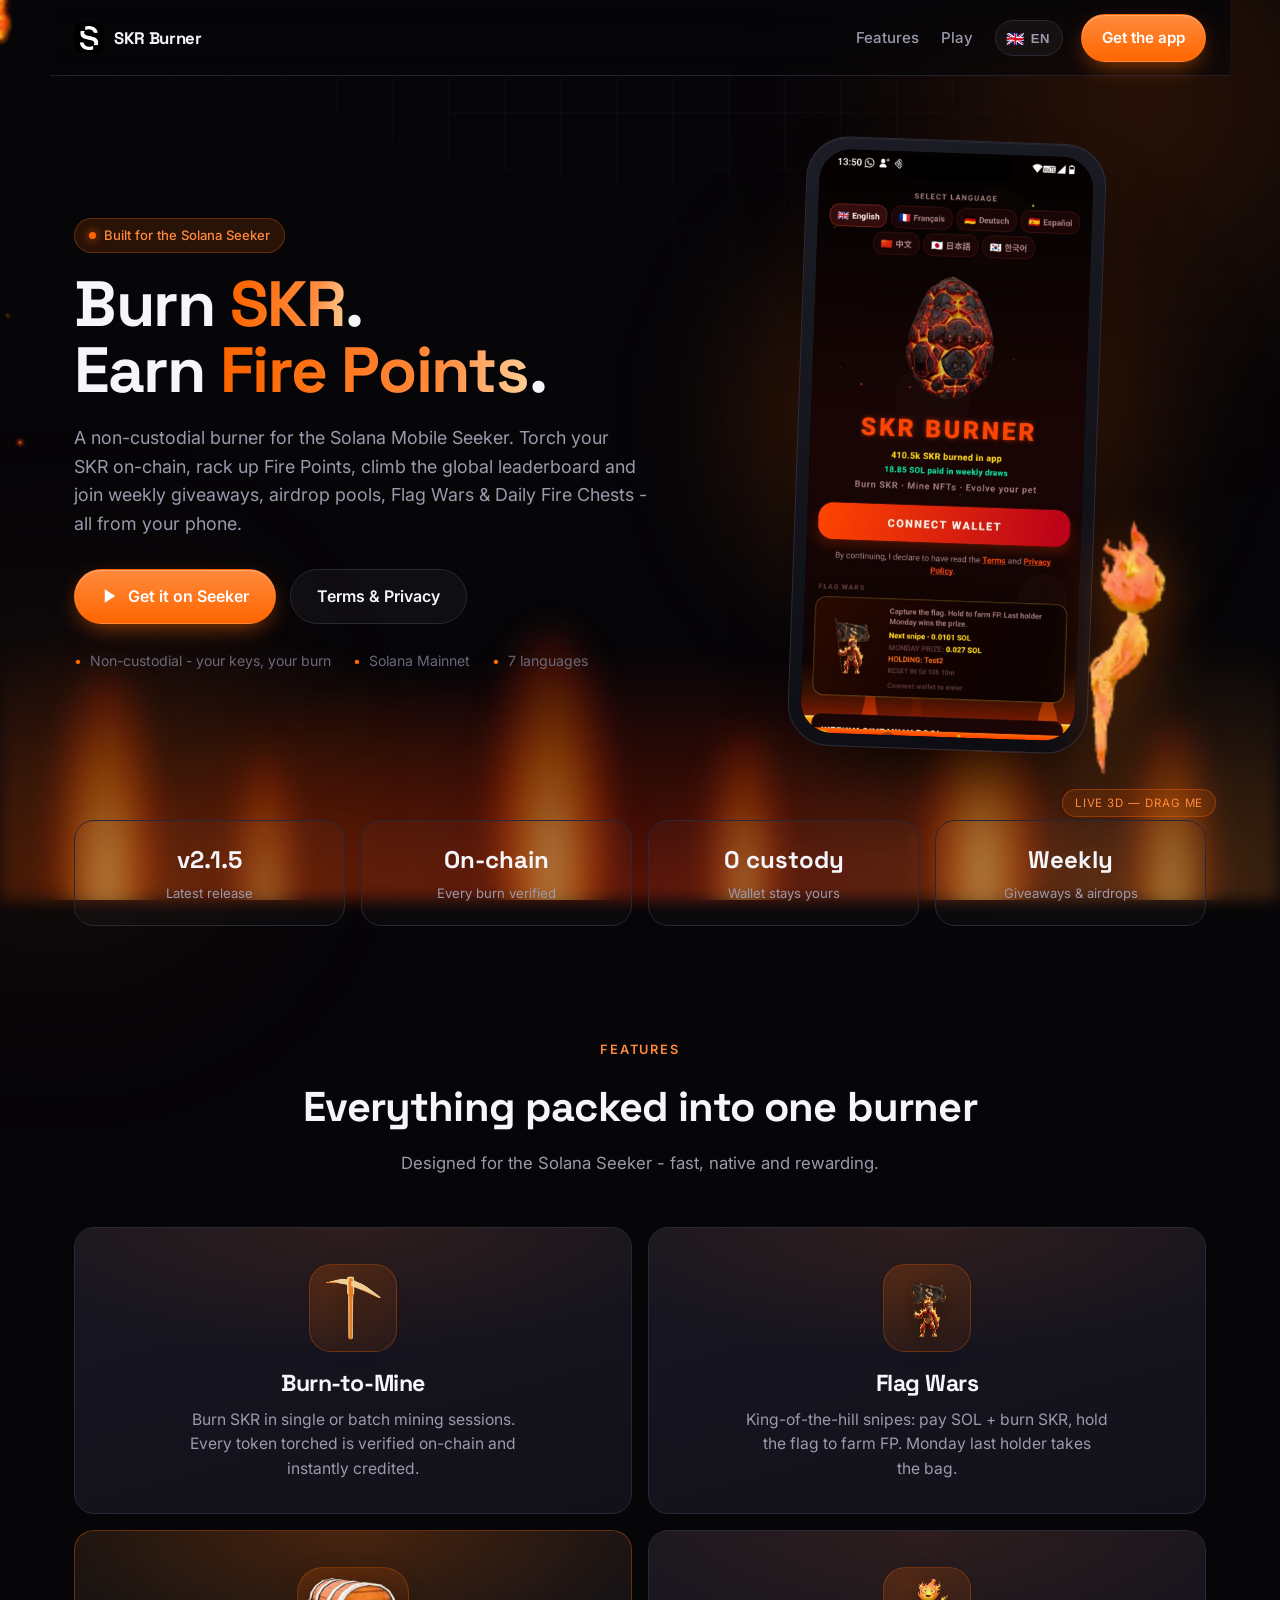
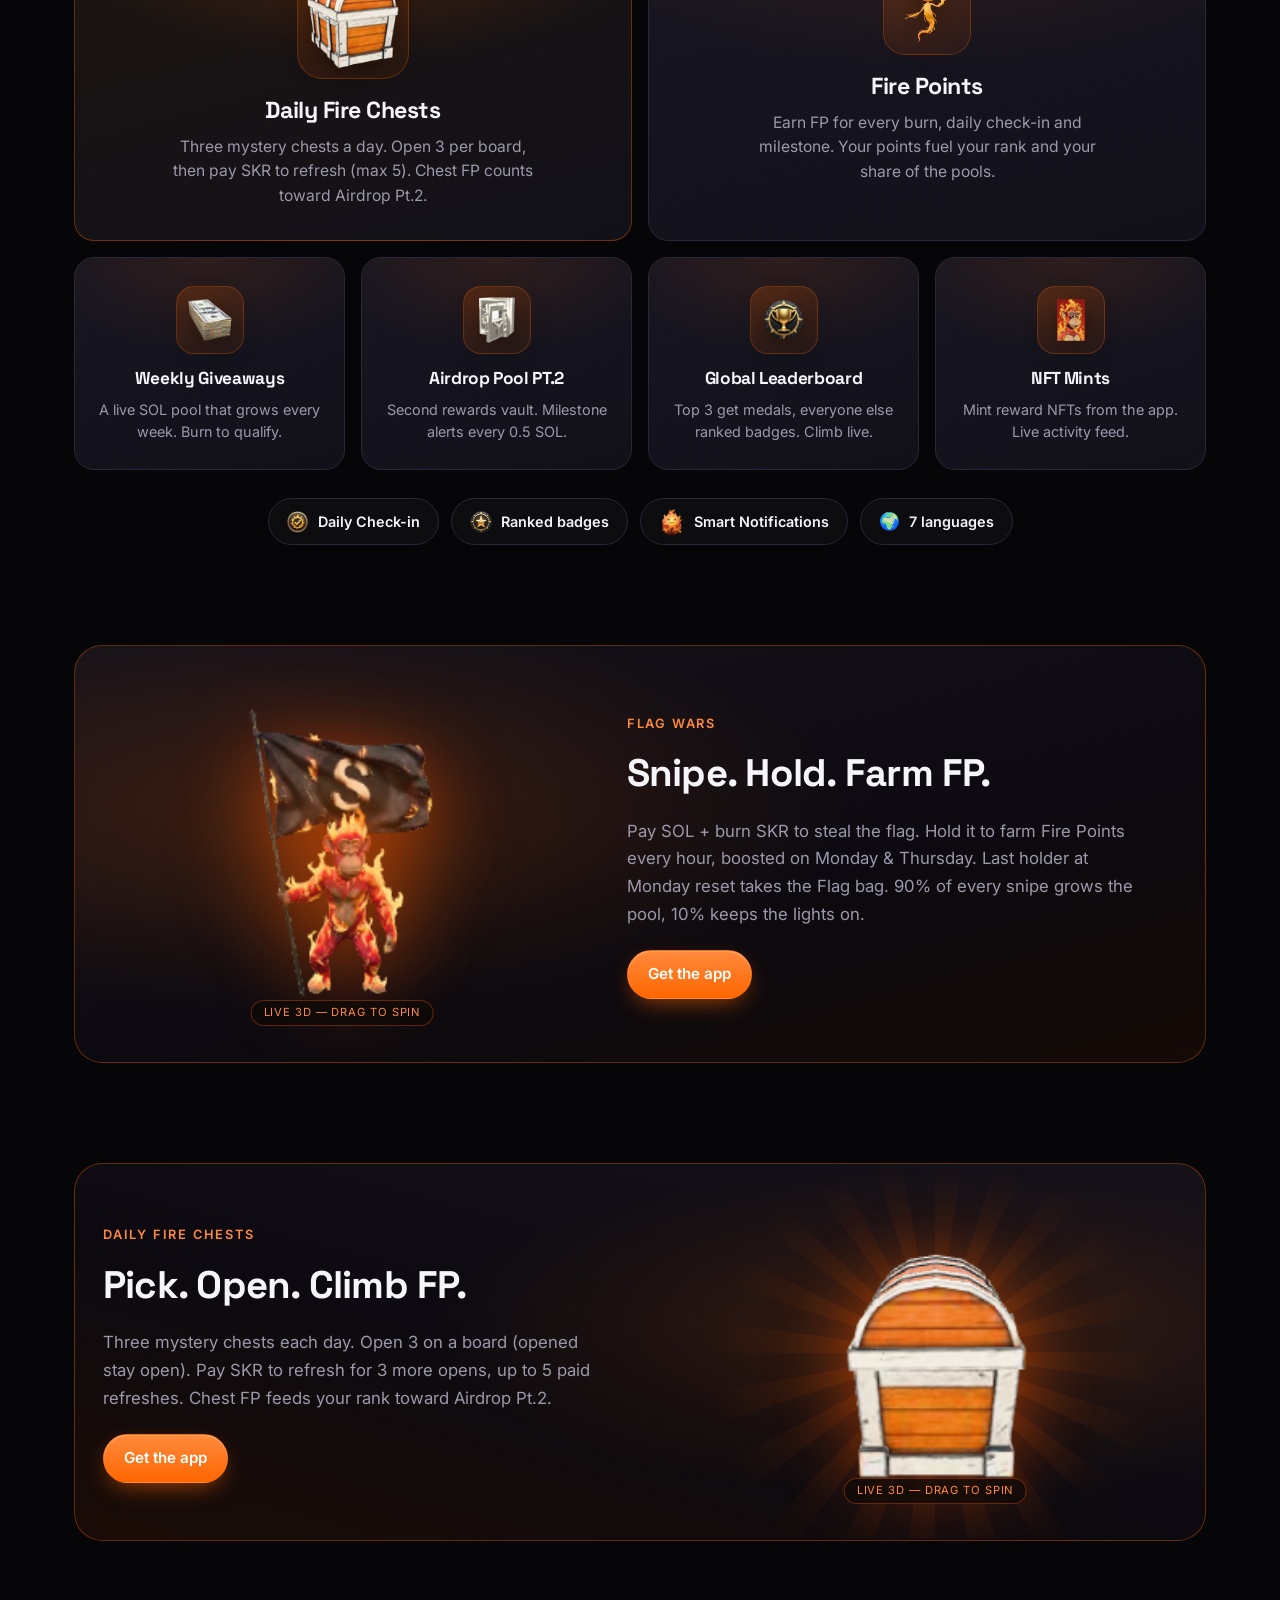
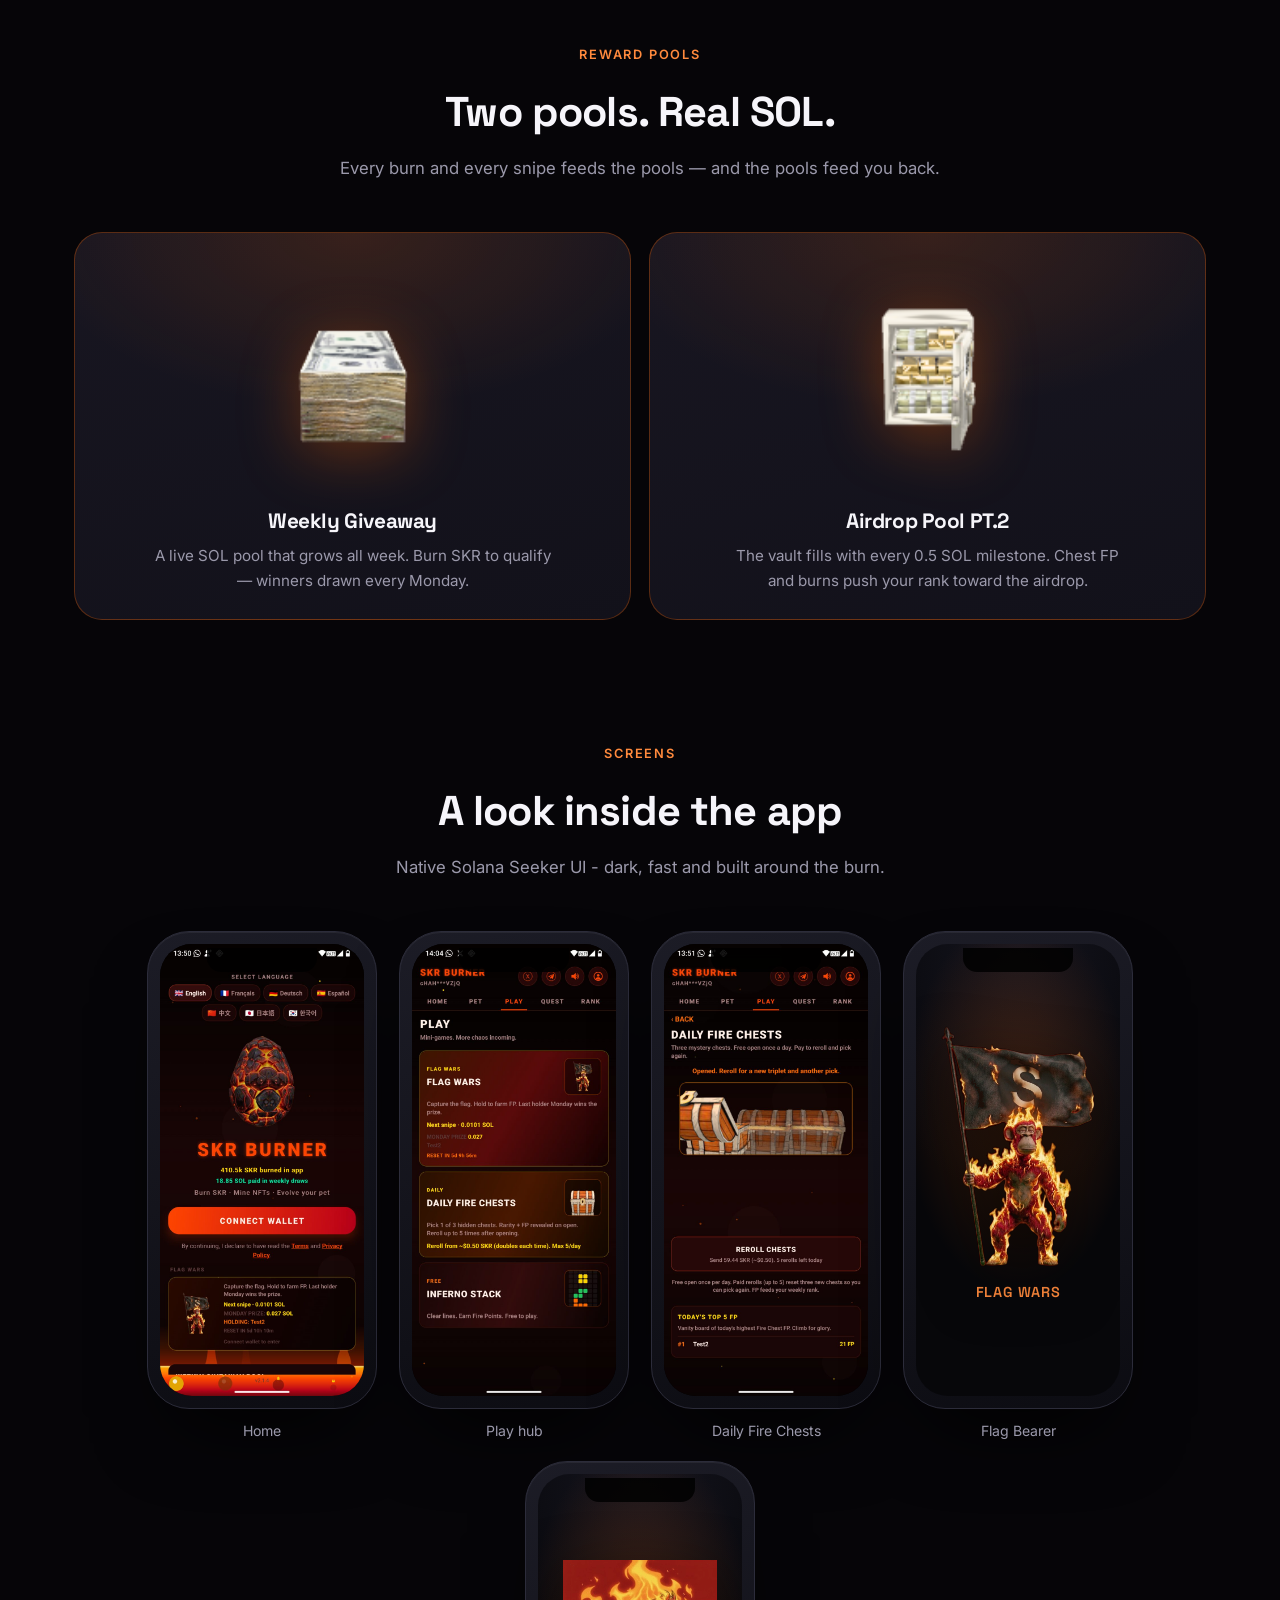
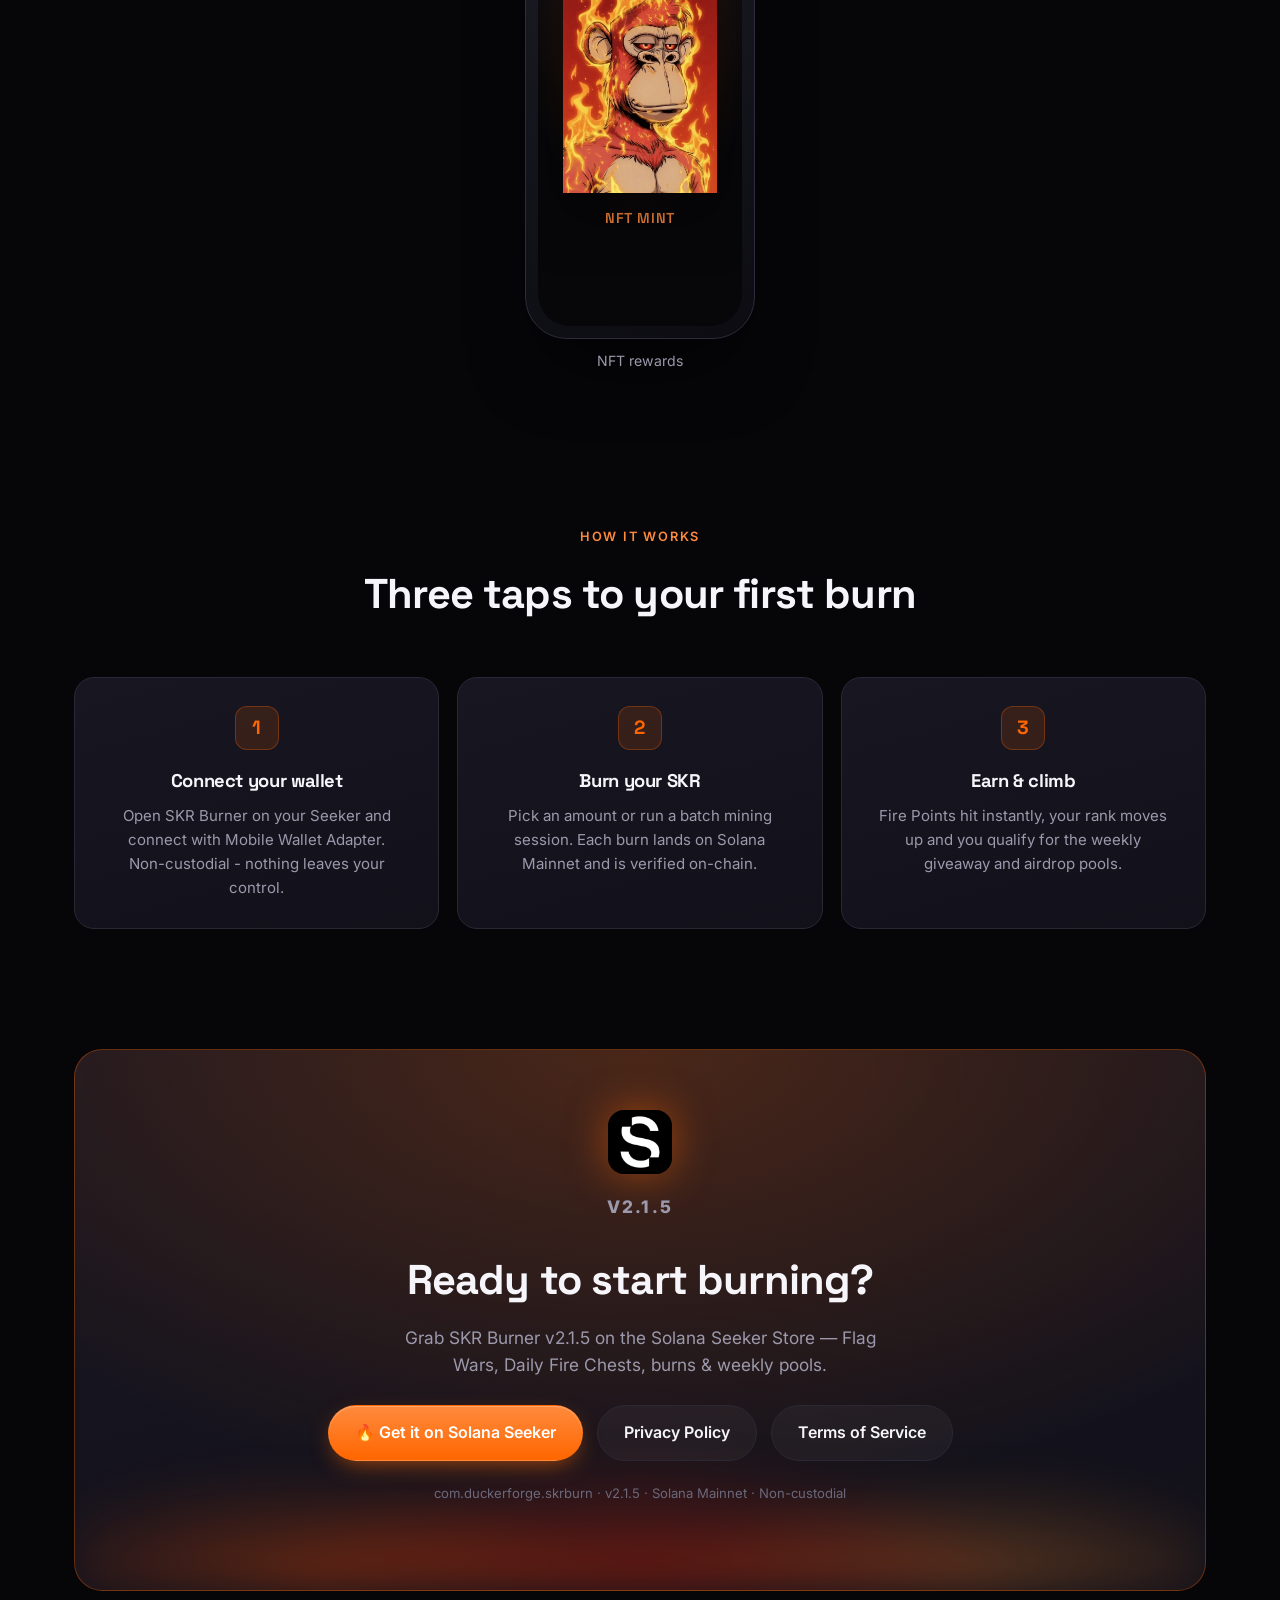
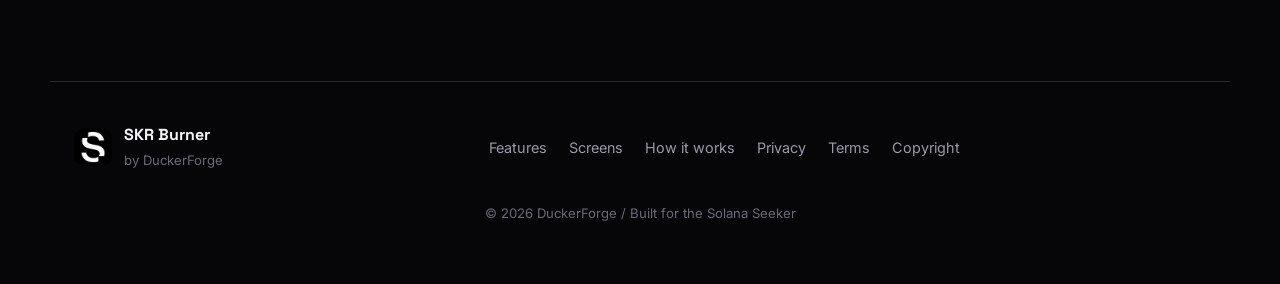
==== index.html @ a2df3b84 "Redesign landing: fire backdrop, short nav, app 3D icons Bento feature cards with centered copy, com" ====
<!DOCTYPE html>
<html lang="en">
<head>
  <meta charset="UTF-8" />
  <meta name="viewport" content="width=device-width, initial-scale=1.0" />
  <title>SKR Burner - Burn SKR, earn Fire Points on Solana Seeker</title>
  <meta name="description" content="SKR Burner is a non-custodial Solana Seeker app: burn SKR tokens, earn Fire Points, play Flag Wars &amp; Daily Fire Chests, climb the leaderboard and join weekly giveaways &amp; airdrop pools." />
  <meta name="theme-color" content="#ff6600" />

  <meta property="og:type" content="website" />
  <meta property="og:title" content="SKR Burner - Burn. Earn. Climb." />
  <meta property="og:description" content="Burn SKR tokens on Solana Seeker, earn Fire Points, win weekly giveaways and airdrops. Non-custodial, on Solana Mainnet." />
  <meta property="og:image" content="assets/icon.png" />
  <meta name="twitter:card" content="summary_large_image" />

  <link rel="icon" type="image/png" href="assets/favicon.png" />
  <link rel="apple-touch-icon" href="assets/icon.png" />
  <link rel="preconnect" href="https://fonts.googleapis.com" />
  <link rel="preconnect" href="https://fonts.gstatic.com" crossorigin />
  <link href="https://fonts.googleapis.com/css2?family=Space+Grotesk:wght@400;500;600;700&family=Inter:wght@400;500;600&display=swap" rel="stylesheet" />
  <link rel="stylesheet" href="styles.css" />
  <noscript><style>.reveal{opacity:1!important;transform:none!important}</style></noscript>
  <script type="module" src="assets/js/model-viewer.min.js"></script>
</head>
<body>
  <!-- ambient: canvas embers + CSS flame tongues -->
  <canvas id="embers" aria-hidden="true"></canvas>
  <div class="bg-grid" aria-hidden="true"></div>
  <div class="bg-fire" aria-hidden="true"></div>
  <div class="flames" aria-hidden="true">
    <span class="flame flame--1"></span>
    <span class="flame flame--2"></span>
    <span class="flame flame--3"></span>
    <span class="flame flame--4"></span>
    <span class="flame flame--5"></span>
    <span class="flame flame--6"></span>
  </div>
  <div class="bg-glow bg-glow--1" aria-hidden="true"></div>
  <div class="bg-glow bg-glow--2" aria-hidden="true"></div>

  <!-- NAV — short: Features · Play · Get the app -->
  <header class="nav" id="top">
    <a class="nav__brand" href="#top" aria-label="SKR Burner home">
      <img src="assets/logo.jpg" alt="SKR Burner logo" class="nav__logo" />
      <span class="nav__name">SKR&nbsp;Burner</span>
    </a>
    <nav class="nav__links" id="nav-links" aria-label="Primary">
      <a href="#features" data-i18n="navFeatures">Features</a>
      <a href="#play" data-i18n="navPlay">Play</a>
    </nav>
    <div class="lang" id="lang-switch" role="group" aria-label="Language"></div>
    <a class="btn btn--primary nav__cta" href="#download" data-i18n="navCta">Get the app</a>
    <button class="nav__burger" id="nav-burger" aria-label="Menu" aria-expanded="false">
      <span></span><span></span><span></span>
    </button>
  </header>
  <div class="nav__drawer" id="nav-drawer" hidden>
    <a href="#features" data-i18n="navFeatures">Features</a>
    <a href="#play" data-i18n="navPlay">Play</a>
    <a href="#screens" data-i18n="navScreens">Screens</a>
    <a href="#how" data-i18n="navHow">How it works</a>
    <a href="#download" class="nav__drawer-cta" data-i18n="navCta">Get the app</a>
  </div>

  <!-- REFERRAL BANNER (shown by JS when ?ref=CODE) -->
  <div class="refbar" id="refbar" hidden>
    <div class="refbar__inner">
      <img src="assets/ico-app-fp.png" alt="" class="refbar__ico" width="40" height="40" />
      <div class="refbar__txt">
        <b data-i18n="refTitle">You've been invited!</b>
        <span data-i18n="refBody">Install SKR Burner, open Profile and enter this code for bonus Fire Points:</span>
      </div>
      <button class="refbar__code" id="refbar-code" type="button" title="Copy">
        <span id="refbar-code-txt">------</span>
        <svg viewBox="0 0 24 24" width="15" height="15" aria-hidden="true"><path fill="currentColor" d="M16 1H4a2 2 0 0 0-2 2v14h2V3h12V1zm3 4H8a2 2 0 0 0-2 2v14a2 2 0 0 0 2 2h11a2 2 0 0 0 2-2V7a2 2 0 0 0-2-2zm0 16H8V7h11v14z"/></svg>
      </button>
      <span class="refbar__copied" id="refbar-copied" data-i18n="refCopied" hidden>Copied!</span>
    </div>
  </div>

  <main>
    <!-- HERO -->
    <section class="hero">
      <div class="hero__copy reveal">
        <span class="pill">
          <span class="pill__dot"></span>
          <span data-i18n="pill">Built for the Solana Seeker</span>
        </span>
        <h1 class="hero__title" data-i18n-html="heroTitleHtml">
          Burn <span class="grad">SKR</span>.<br />
          Earn <span class="grad">Fire&nbsp;Points</span>.
        </h1>
        <p class="hero__sub" data-i18n="heroSub">
          A non-custodial burner for the Solana Mobile Seeker. Torch your SKR on-chain,
          rack up Fire Points, climb the global leaderboard and join weekly
          giveaways, airdrop pools, Flag Wars &amp; Daily Fire Chests — all from your phone.
        </p>
        <div class="hero__cta">
          <a class="btn btn--primary btn--lg" href="#download">
            <svg viewBox="0 0 24 24" width="18" height="18" aria-hidden="true"><path fill="currentColor" d="M5 3l14 9-14 9z"/></svg>
            <span data-i18n="ctaSeeker">Get it on Seeker</span>
          </a>
          <a class="btn btn--ghost btn--lg" href="terms.html" data-i18n="ctaLegal">
            Terms &amp; Privacy
          </a>
        </div>
        <ul class="hero__trust">
          <li data-i18n="trust1"><strong>Non-custodial</strong> — your keys, your burn</li>
          <li data-i18n="trust2"><strong>Solana Mainnet</strong></li>
          <li data-i18n="trust3"><strong>7 languages</strong></li>
        </ul>
      </div>

      <div class="hero__device reveal">
        <div class="phone phone--hero phone--shot">
          <div class="phone__notch"></div>
          <div class="phone__screen phone__screen--shot">
            <img src="screenshots/home.jpg" alt="SKR Burner home on Solana Seeker" class="shot" width="720" height="1602" />
          </div>
        </div>
        <model-viewer class="hero__pet" src="assets/models/flame.glb"
          alt="Flame pet — live 3D from the app" camera-controls disable-zoom disable-pan
          auto-rotate auto-rotate-delay="0" rotation-per-second="24deg"
          interaction-prompt="none" exposure="1.1" shadow-intensity="0"
          loading="eager" reveal="auto"></model-viewer>
        <span class="hero__pet-tag" data-i18n="heroPetTag">Live 3D — drag me</span>
        <div class="device-glow" aria-hidden="true"></div>
      </div>
    </section>

    <!-- TRUST STRIP -->
    <section class="strip" aria-label="Highlights">
      <div class="strip__item"><b>v2.1.5</b><span data-i18n="stripLatest">Latest release</span></div>
      <div class="strip__item"><b data-i18n="stripOnchain">On-chain</b><span data-i18n="stripOnchainSub">Every burn verified</span></div>
      <div class="strip__item"><b data-i18n="stripCustody">0 custody</b><span data-i18n="stripCustodySub">Wallet stays yours</span></div>
      <div class="strip__item"><b data-i18n="stripWeekly">Weekly</b><span data-i18n="stripWeeklySub">Giveaways &amp; airdrops</span></div>
    </section>

    <!-- FEATURES — bento, centered, real app icons -->
    <section class="section" id="features">
      <div class="section__head reveal">
        <span class="eyebrow" data-i18n="featEyebrow">Features</span>
        <h2 data-i18n="featTitle">Everything packed into one burner</h2>
        <p data-i18n="featSub">Designed for the Solana Seeker — fast, native and rewarding.</p>
      </div>

      <div class="bento">
        <article class="fcard fcard--hero reveal">
          <div class="fcard__ico"><img src="assets/ico-app-pickaxe.png" alt="" width="256" height="256" /></div>
          <h3 data-i18n="featBurnTitle">Burn-to-Mine</h3>
          <p data-i18n="featBurnBody">Burn SKR in single or batch mining sessions. Every token torched is verified on-chain and instantly credited.</p>
        </article>

        <article class="fcard fcard--hero reveal">
          <div class="fcard__ico"><img src="assets/ico-app-flag.png" alt="" width="256" height="256" /></div>
          <h3 data-i18n="featFlagTitle">Flag Wars</h3>
          <p data-i18n="featFlagBody">King-of-the-hill snipes: pay SOL + burn SKR, hold the flag to farm FP. Monday last holder takes the bag.</p>
        </article>

        <article class="fcard fcard--hero fcard--chest reveal">
          <div class="fcard__ico fcard__ico--xl"><img src="assets/ico-app-chest.png" alt="" width="256" height="256" /></div>
          <h3 data-i18n="featChestTitle">Daily Fire Chests</h3>
          <p data-i18n="featChestBody">Three mystery chests a day. Open 3 per board, then pay SKR to refresh (max 5). Chest FP counts toward Airdrop Pt.2.</p>
        </article>

        <article class="fcard fcard--hero reveal">
          <div class="fcard__ico"><img src="assets/ico-app-fp.png" alt="" width="256" height="256" /></div>
          <h3 data-i18n="featFpTitle">Fire Points</h3>
          <p data-i18n="featFpBody">Earn FP for every burn, daily check-in and milestone. Your points fuel your rank and your share of the pools.</p>
        </article>

        <article class="fcard reveal">
          <div class="fcard__ico fcard__ico--sm"><img src="assets/ico-app-money.png" alt="" width="256" height="256" /></div>
          <h3 data-i18n="featGiveTitle">Weekly Giveaways</h3>
          <p data-i18n="featGiveBody">A live SOL pool that grows every week. Burn to qualify.</p>
        </article>

        <article class="fcard reveal">
          <div class="fcard__ico fcard__ico--sm"><img src="assets/ico-app-vault.png" alt="" width="256" height="256" /></div>
          <h3 data-i18n="featAirTitle">Airdrop Pool PT.2</h3>
          <p data-i18n="featAirBody">Second rewards vault. Milestone alerts every 0.5 SOL.</p>
        </article>

        <article class="fcard reveal">
          <div class="fcard__ico fcard__ico--sm"><img src="assets/ico-app-cup.png" alt="" width="256" height="256" /></div>
          <h3 data-i18n="featLbTitle">Global Leaderboard</h3>
          <p data-i18n="featLbBody">Top 3 get medals, everyone else ranked badges. Climb live.</p>
        </article>

        <article class="fcard reveal">
          <div class="fcard__ico fcard__ico--sm"><img src="assets/ico-app-nft.png" alt="" width="256" height="256" /></div>
          <h3 data-i18n="featNftTitle">NFT Mints</h3>
          <p data-i18n="featNftBody">Mint reward NFTs from the app. Live activity feed.</p>
        </article>
      </div>

      <div class="chiprow reveal" aria-label="More features">
        <span class="chip"><img src="assets/check.png" alt="" /><b data-i18n="featCheckTitle">Daily Check-in</b></span>
        <span class="chip"><img src="assets/medaglia.png" alt="" /><b data-i18n="featRankTitle">Ranked badges</b></span>
        <span class="chip"><img src="assets/ico-app-spark.png" alt="" class="chip__spark" /><b data-i18n="featNotifTitle">Smart Notifications</b></span>
        <span class="chip"><span class="chip__emoji">🌍</span><b data-i18n="featLangTitle">7 languages</b></span>
      </div>
    </section>

    <!-- PLAY: FLAG WARS -->
    <section class="section section--flag" id="play">
      <div class="flagwars reveal">
        <div class="flagwars__art">
          <model-viewer class="mv mv--flag" src="assets/models/flagbearer.glb"
            alt="Flag Bearer — live 3D from the app" camera-controls disable-zoom disable-pan
            auto-rotate auto-rotate-delay="0" rotation-per-second="20deg"
            interaction-prompt="none" exposure="1.15" shadow-intensity="0"
            loading="lazy" reveal="auto"></model-viewer>
          <span class="mv__tag" data-i18n="mvTag">Live 3D — drag to spin</span>
          <div class="flagwars__glow" aria-hidden="true"></div>
        </div>
        <div class="flagwars__copy">
          <span class="eyebrow" data-i18n="flagEyebrow">Flag Wars</span>
          <h2 data-i18n="flagTitle">Snipe. Hold. Farm FP.</h2>
          <p data-i18n="flagBody">Pay SOL + burn SKR to steal the flag. Hold it to farm Fire Points every hour, boosted on Monday &amp; Thursday. Last holder at Monday reset takes the Flag bag. 90% of every snipe grows the pool.</p>
          <a class="btn btn--primary" href="#download" data-i18n="navCta">Get the app</a>
        </div>
      </div>
    </section>

    <!-- PLAY: DAILY FIRE CHESTS -->
    <section class="section section--chests" id="firechests">
      <div class="firechests reveal">
        <div class="firechests__copy">
          <span class="eyebrow" data-i18n="chestEyebrow">Daily Fire Chests</span>
          <h2 data-i18n="chestTitle">Pick. Open. Climb FP.</h2>
          <p data-i18n="chestBody">Three mystery chests each day. Open 3 on a board. Pay SKR to refresh for 3 more opens, up to 5 paid refreshes. Chest FP feeds your rank toward Airdrop Pt.2.</p>
          <a class="btn btn--primary" href="#download" data-i18n="navCta">Get the app</a>
        </div>
        <div class="firechests__art">
          <div class="firechests__rays" aria-hidden="true"></div>
          <model-viewer class="mv mv--chest" src="assets/models/chest.glb"
            alt="Daily Fire Chest — live 3D from the app" camera-controls disable-zoom disable-pan
            auto-rotate auto-rotate-delay="0" rotation-per-second="18deg"
            animation-name="Open_Chest" autoplay
            interaction-prompt="none" exposure="1.15" shadow-intensity="0"
            loading="lazy" reveal="auto"></model-viewer>
          <span class="mv__tag" data-i18n="mvTag">Live 3D — drag to spin</span>
          <div class="firechests__glow" aria-hidden="true"></div>
        </div>
      </div>
    </section>

    <!-- POOLS -->
    <section class="section section--pools" id="pools">
      <div class="section__head reveal">
        <span class="eyebrow" data-i18n="poolsEyebrow">Reward pools</span>
        <h2 data-i18n="poolsTitle">Two pools. Real SOL.</h2>
        <p data-i18n="poolsSub">Every burn and every snipe feeds the pools — and the pools feed you back.</p>
      </div>
      <div class="pools">
        <div class="poolcard reveal">
          <model-viewer class="mv mv--pool" src="assets/models/money.glb"
            alt="Weekly Giveaway pool — live 3D" camera-controls disable-zoom disable-pan
            auto-rotate auto-rotate-delay="0" rotation-per-second="22deg"
            interaction-prompt="none" exposure="1.1" shadow-intensity="0"
            loading="lazy" reveal="auto"></model-viewer>
          <h3 data-i18n="poolWeeklyTitle">Weekly Giveaway</h3>
          <p data-i18n="poolWeeklyBody">A live SOL pool that grows all week. Burn SKR to qualify — winners drawn every Monday.</p>
        </div>
        <div class="poolcard reveal">
          <model-viewer class="mv mv--pool" src="assets/models/vault.glb"
            alt="Airdrop Pt.2 vault — live 3D" camera-controls disable-zoom disable-pan
            auto-rotate auto-rotate-delay="0" rotation-per-second="22deg"
            interaction-prompt="none" exposure="1.1" shadow-intensity="0"
            loading="lazy" reveal="auto"></model-viewer>
          <h3 data-i18n="poolAirTitle">Airdrop Pool PT.2</h3>
          <p data-i18n="poolAirBody">The vault fills with every 0.5 SOL milestone. Chest FP and burns push your rank toward the airdrop.</p>
        </div>
      </div>
    </section>

    <!-- SCREENS -->
    <section class="section section--screens" id="screens">
      <div class="section__head reveal">
        <span class="eyebrow" data-i18n="screensEyebrow">Screens</span>
        <h2 data-i18n="screensTitle">A look inside the app</h2>
        <p data-i18n="screensSub">Native Solana Seeker UI — dark, fast and built around the burn.</p>
      </div>

      <div class="screens">
        <figure class="phone phone--shot reveal">
          <div class="phone__notch"></div>
          <div class="phone__screen phone__screen--shot">
            <img src="screenshots/home.jpg" alt="SKR Burner home" class="shot" width="720" height="1602" loading="lazy" />
          </div>
          <figcaption data-i18n="capHome">Home</figcaption>
        </figure>

        <figure class="phone phone--shot reveal phone--center">
          <div class="phone__notch"></div>
          <div class="phone__screen phone__screen--shot">
            <img src="screenshots/play.jpg" alt="Play hub: Flag Wars, Fire Chests, Inferno Stack" class="shot" width="720" height="1602" loading="lazy" />
          </div>
          <figcaption data-i18n="capPlay">Play hub</figcaption>
        </figure>

        <figure class="phone phone--shot reveal">
          <div class="phone__notch"></div>
          <div class="phone__screen phone__screen--shot">
            <img src="screenshots/fire-chests.jpg" alt="Daily Fire Chests" class="shot" width="720" height="1602" loading="lazy" />
          </div>
          <figcaption data-i18n="capChests">Daily Fire Chests</figcaption>
        </figure>

        <figure class="phone phone--shot reveal phone--art">
          <div class="phone__notch"></div>
          <div class="phone__screen phone__screen--art">
            <img src="assets/flagbearer.png" alt="Flag Bearer" class="shot shot--art" width="611" height="952" loading="lazy" />
            <span class="shot__label">Flag Wars</span>
          </div>
          <figcaption data-i18n="capFlag">Flag Bearer</figcaption>
        </figure>

        <figure class="phone phone--shot reveal phone--art">
          <div class="phone__notch"></div>
          <div class="phone__screen phone__screen--art">
            <img src="assets/nft-high.png" alt="High-tier burn NFT" class="shot shot--art" width="300" height="450" loading="lazy" />
            <span class="shot__label">NFT Mint</span>
          </div>
          <figcaption data-i18n="capNft">NFT rewards</figcaption>
        </figure>
      </div>
    </section>

    <!-- HOW IT WORKS -->
    <section class="section" id="how">
      <div class="section__head reveal">
        <span class="eyebrow" data-i18n="howEyebrow">How it works</span>
        <h2 data-i18n="howTitle">Three taps to your first burn</h2>
      </div>
      <ol class="steps">
        <li class="step reveal">
          <span class="step__n">1</span>
          <h3 data-i18n="how1Title">Connect your wallet</h3>
          <p data-i18n="how1Body">Open SKR Burner on your Seeker and connect with Mobile Wallet Adapter. Non-custodial — nothing leaves your control.</p>
        </li>
        <li class="step reveal">
          <span class="step__n">2</span>
          <h3 data-i18n="how2Title">Burn your SKR</h3>
          <p data-i18n="how2Body">Pick an amount or run a batch mining session. Each burn lands on Solana Mainnet and is verified on-chain.</p>
        </li>
        <li class="step reveal">
          <span class="step__n">3</span>
          <h3 data-i18n="how3Title">Earn &amp; climb</h3>
          <p data-i18n="how3Body">Fire Points hit instantly, your rank moves up and you qualify for the weekly giveaway and airdrop pools.</p>
        </li>
      </ol>
    </section>

    <!-- DOWNLOAD CTA -->
    <section class="cta" id="download">
      <div class="cta__inner reveal">
        <div class="cta__flames" aria-hidden="true"></div>
        <img src="assets/logo.jpg" alt="SKR Burner" class="cta__logo" />
        <p class="cta__ver">v2.1.5</p>
        <h2 data-i18n="ctaTitle">Ready to start burning?</h2>
        <p data-i18n="ctaBody">
          Grab SKR Burner v2.1.5 on the Solana Seeker Store — Flag Wars, Daily Fire Chests, burns &amp; weekly pools.
        </p>
        <div class="cta__btns">
          <a class="btn btn--primary btn--lg" href="https://store.solanamobile.com/" rel="noopener" target="_blank">
            <span data-i18n="ctaStore">🔥 Get it on Solana Seeker</span>
          </a>
          <a class="btn btn--ghost btn--lg" href="privacy.html" data-i18n="ctaPrivacy">Privacy Policy</a>
          <a class="btn btn--ghost btn--lg" href="terms.html" data-i18n="ctaTerms">Terms of Service</a>
        </div>
        <p class="cta__fine">com.duckerforge.skrburn · v2.1.5 · Solana Mainnet · Non-custodial</p>
      </div>
    </section>
  </main>

  <footer class="footer">
    <div class="footer__brand">
      <img src="assets/logo.jpg" alt="" class="footer__logo" />
      <div>
        <b>SKR Burner</b>
        <span>by DuckerForge</span>
      </div>
    </div>
    <nav class="footer__links" aria-label="Footer">
      <a href="#features" data-i18n="footerFeatures">Features</a>
      <a href="#screens" data-i18n="footerScreens">Screens</a>
      <a href="#how" data-i18n="footerHow">How it works</a>
      <a href="privacy.html" data-i18n="footerPrivacy">Privacy</a>
      <a href="terms.html" data-i18n="footerTerms">Terms</a>
      <a href="copyright.html" data-i18n="footerCopyright">Copyright</a>
    </nav>
    <p class="footer__copy" data-i18n="footerCopy">© 2026 DuckerForge / Built for the Solana Seeker</p>
  </footer>

  <script src="i18n.js" defer></script>
  <script src="script.js" defer></script>
</body>
</html>
---- styles.css ----
/* ===========================================================
   SKR Burner — landing site v2
   Brand: black + orange fire, real app 3D assets
   =========================================================== */

:root {
  --bg: #060508;
  --bg-soft: #0c0b10;
  --card: #12111a;
  --card-2: #181621;
  --line-solid: #2a2836;
  --txt: #f6f5fa;
  --muted: #9b99ab;
  --muted-2: #6a687a;
  --orange: #ff6600;
  --orange-2: #ff8a3d;
  --orange-soft: rgba(255, 102, 0, 0.14);
  --radius: 20px;
  --radius-lg: 28px;
  --maxw: 1180px;
  --ease: cubic-bezier(0.22, 1, 0.36, 1);
}

* { box-sizing: border-box; margin: 0; padding: 0; }

html { scroll-behavior: smooth; overflow-x: clip; }

body {
  font-family: "Inter", system-ui, -apple-system, sans-serif;
  background: var(--bg);
  color: var(--txt);
  line-height: 1.6;
  position: relative;
  overflow-x: clip;
  -webkit-font-smoothing: antialiased;
}

h1, h2, h3, .nav__name { font-family: "Space Grotesk", sans-serif; letter-spacing: -0.02em; }
a { color: inherit; text-decoration: none; }

.grad {
  background: linear-gradient(100deg, var(--orange) 10%, var(--orange-2) 70%, #ffd29a 100%);
  -webkit-background-clip: text;
  background-clip: text;
  color: transparent;
}

/* ---------- ambient background ---------- */
#embers {
  position: fixed; inset: 0; z-index: -1;
  width: 100%; height: 100%;
  pointer-events: none;
}

.bg-fire {
  position: fixed; left: 0; right: 0; bottom: 0; height: 42vh; z-index: -2;
  pointer-events: none;
  background:
    radial-gradient(55% 100% at 12% 100%, rgba(255,80,0,0.32), transparent 72%),
    radial-gradient(70% 110% at 50% 110%, rgba(255,40,0,0.38), transparent 70%),
    radial-gradient(55% 100% at 88% 100%, rgba(255,140,40,0.28), transparent 72%);
  filter: blur(8px);
  animation: fireBreath 4.8s ease-in-out infinite;
}
@keyframes fireBreath {
  0%, 100% { opacity: 0.7; transform: scaleY(1); }
  50% { opacity: 1; transform: scaleY(1.14); }
}

/* CSS flame tongues rising from bottom */
.flames {
  position: fixed; left: 0; right: 0; bottom: 0; height: 38vh;
  z-index: -1; pointer-events: none; overflow: hidden;
}
.flame {
  position: absolute; bottom: -8%;
  width: 90px; height: 220px;
  border-radius: 50% 50% 40% 40%;
  background:
    radial-gradient(ellipse at 50% 80%, rgba(255,220,120,0.95) 0%, rgba(255,120,0,0.75) 35%, rgba(255,40,0,0.35) 62%, transparent 78%);
  filter: blur(14px);
  mix-blend-mode: screen;
  opacity: 0.55;
  transform-origin: 50% 100%;
  animation: flameWaver 3.2s ease-in-out infinite;
}
.flame--1 { left: 4%; width: 110px; height: 260px; animation-delay: 0s; }
.flame--2 { left: 18%; width: 70px; height: 180px; animation-delay: -0.6s; opacity: 0.4; }
.flame--3 { left: 38%; width: 130px; height: 300px; animation-delay: -1.2s; }
.flame--4 { left: 55%; width: 80px; height: 200px; animation-delay: -0.3s; opacity: 0.45; }
.flame--5 { left: 72%; width: 120px; height: 270px; animation-delay: -1.8s; }
.flame--6 { left: 88%; width: 90px; height: 210px; animation-delay: -0.9s; opacity: 0.5; }
@keyframes flameWaver {
  0%, 100% { transform: scaleY(1) scaleX(1) translateY(0); opacity: 0.45; }
  35% { transform: scaleY(1.18) scaleX(0.88) translateY(-10px); opacity: 0.7; }
  70% { transform: scaleY(0.92) scaleX(1.08) translateY(-4px); opacity: 0.55; }
}

.bg-grid {
  position: fixed; inset: 0; z-index: -2;
  background-image:
    linear-gradient(to right, rgba(255,255,255,0.022) 1px, transparent 1px),
    linear-gradient(to bottom, rgba(255,255,255,0.022) 1px, transparent 1px);
  background-size: 56px 56px;
  mask-image: radial-gradient(ellipse 80% 55% at 50% 0%, #000 25%, transparent 75%);
}
.bg-glow {
  position: absolute; z-index: -1; border-radius: 50%;
  filter: blur(120px); opacity: 0.5; pointer-events: none;
}
.bg-glow--1 { top: -160px; right: -120px; width: 520px; height: 520px; background: radial-gradient(circle, rgba(255,102,0,0.55), transparent 70%); }
.bg-glow--2 { top: 540px; left: -180px; width: 480px; height: 480px; background: radial-gradient(circle, rgba(255,138,61,0.25), transparent 70%); }

/* ---------- nav (short) ---------- */
.nav {
  position: sticky; top: 0; z-index: 50;
  display: flex; align-items: center; gap: 14px;
  max-width: var(--maxw); margin: 0 auto;
  padding: 14px 24px;
  backdrop-filter: blur(14px);
}
.nav::after {
  content: ""; position: absolute; inset: 0; z-index: -1;
  background: linear-gradient(to bottom, rgba(6,5,8,0.92), rgba(6,5,8,0.55));
  border-bottom: 1px solid rgba(42,40,54,0.8);
}
.nav__brand { display: flex; align-items: center; gap: 10px; font-weight: 700; }
.nav__logo { width: 30px; height: 30px; border-radius: 8px; }
.nav__name { font-size: 1.05rem; }
.nav__links {
  display: flex; gap: 22px; margin-left: auto;
  font-size: 0.94rem; color: var(--muted); font-weight: 500;
}
.nav__links a { transition: color 0.2s; }
.nav__links a:hover { color: var(--txt); }
.nav__cta { margin-left: 4px; }

.nav__burger {
  display: none; flex-direction: column; justify-content: center; gap: 5px;
  width: 42px; height: 42px; padding: 10px;
  background: rgba(255,255,255,0.05); border: 1px solid var(--line-solid);
  border-radius: 12px; cursor: pointer;
}
.nav__burger span { display: block; height: 2px; border-radius: 2px; background: var(--txt); transition: transform 0.25s var(--ease), opacity 0.2s; }
.nav__burger[aria-expanded="true"] span:nth-child(1) { transform: translateY(7px) rotate(45deg); }
.nav__burger[aria-expanded="true"] span:nth-child(2) { opacity: 0; }
.nav__burger[aria-expanded="true"] span:nth-child(3) { transform: translateY(-7px) rotate(-45deg); }
.nav__drawer {
  position: fixed; top: 70px; left: 12px; right: 12px; z-index: 49;
  display: flex; flex-direction: column; gap: 4px;
  background: rgba(14,12,18,0.97); border: 1px solid var(--line-solid);
  border-radius: 18px; padding: 12px;
  box-shadow: 0 30px 60px -20px rgba(0,0,0,0.9);
  backdrop-filter: blur(14px);
}
.nav__drawer[hidden] { display: none !important; }
.nav__drawer a { padding: 12px 16px; border-radius: 12px; font-weight: 500; color: var(--muted); }
.nav__drawer a:hover { background: rgba(255,255,255,0.05); color: var(--txt); }
.nav__drawer-cta {
  margin-top: 6px; text-align: center;
  background: linear-gradient(180deg, var(--orange-2), var(--orange));
  color: #fff !important; font-weight: 700;
}

/* ---------- referral banner ---------- */
.refbar {
  position: sticky; top: 70px; z-index: 48;
  max-width: var(--maxw); margin: 8px auto 0; padding: 0 24px;
}
.refbar[hidden] { display: none !important; }
.refbar__inner {
  display: flex; align-items: center; gap: 14px; flex-wrap: wrap;
  background:
    radial-gradient(120% 200% at 0% 0%, rgba(255,102,0,0.28), transparent 55%),
    linear-gradient(165deg, #1d1420, #140d0a);
  border: 1px solid rgba(255,102,0,0.55);
  border-radius: 16px; padding: 12px 18px;
  box-shadow: 0 18px 40px -18px rgba(255,102,0,0.55);
  animation: refPulse 2.6s ease-in-out infinite;
}
@keyframes refPulse {
  0%, 100% { box-shadow: 0 18px 40px -18px rgba(255,102,0,0.45); }
  50% { box-shadow: 0 18px 46px -14px rgba(255,102,0,0.75); }
}
.refbar__ico { width: 40px; height: 40px; object-fit: contain; filter: drop-shadow(0 0 12px rgba(255,102,0,0.7)); }
.refbar__txt { flex: 1; min-width: 220px; display: flex; flex-direction: column; }
.refbar__txt b { font-family: "Space Grotesk", sans-serif; font-size: 1rem; }
.refbar__txt span { font-size: 0.85rem; color: var(--muted); }
.refbar__code {
  display: inline-flex; align-items: center; gap: 8px;
  font-family: "Space Grotesk", monospace; font-weight: 700; font-size: 1.15rem; letter-spacing: 0.18em;
  color: var(--orange-2); background: rgba(255,102,0,0.12);
  border: 1px dashed rgba(255,102,0,0.6); border-radius: 12px;
  padding: 9px 16px; cursor: pointer;
  transition: transform 0.15s, background 0.2s;
}
.refbar__code:hover { transform: translateY(-1px); background: rgba(255,102,0,0.2); }
.refbar__copied { font-size: 0.82rem; color: #6fe38f; font-weight: 600; }

/* ---------- buttons ---------- */
.btn {
  display: inline-flex; align-items: center; gap: 9px;
  font-weight: 600; font-size: 0.95rem;
  padding: 11px 20px; border-radius: 999px;
  border: 1px solid transparent; cursor: pointer;
  transition: transform 0.18s var(--ease), box-shadow 0.25s, background 0.25s, border-color 0.25s;
  white-space: nowrap;
}
.btn--lg { padding: 14px 26px; font-size: 1rem; }
.btn--primary {
  background: linear-gradient(180deg, var(--orange-2), var(--orange));
  color: #fff;
  box-shadow: 0 8px 24px -8px rgba(255,102,0,0.7), inset 0 1px 0 rgba(255,255,255,0.25);
}
.btn--primary:hover { transform: translateY(-2px); box-shadow: 0 14px 34px -8px rgba(255,102,0,0.8); }
.btn--ghost { background: rgba(255,255,255,0.04); color: var(--txt); border-color: var(--line-solid); }
.btn--ghost:hover { background: rgba(255,255,255,0.08); transform: translateY(-2px); }

/* ---------- pill ---------- */
.pill {
  display: inline-flex; align-items: center; gap: 8px;
  font-size: 0.82rem; font-weight: 500; color: var(--orange-2);
  background: var(--orange-soft); border: 1px solid rgba(255,102,0,0.3);
  padding: 6px 14px; border-radius: 999px; margin-bottom: 18px;
}
.pill__dot { width: 7px; height: 7px; border-radius: 50%; background: var(--orange); box-shadow: 0 0 10px var(--orange); animation: pulse 1.8s infinite; }
@keyframes pulse { 0%,100% { opacity: 1; } 50% { opacity: 0.35; } }

/* ---------- hero ---------- */
.hero {
  max-width: var(--maxw); margin: 0 auto;
  padding: 64px 24px 40px;
  display: grid; grid-template-columns: 1.05fr 0.95fr; gap: 40px; align-items: center;
}
.hero__title { font-size: clamp(2.4rem, 5.4vw, 4rem); line-height: 1.04; font-weight: 700; margin-bottom: 20px; }
.hero__sub {
  font-size: 1.12rem; color: var(--muted); max-width: 520px; margin-bottom: 30px;
  overflow-wrap: anywhere; word-break: break-word;
}
.hero__cta { display: flex; gap: 14px; flex-wrap: wrap; margin-bottom: 26px; }
.hero__trust { list-style: none; display: flex; flex-wrap: wrap; gap: 8px 22px; font-size: 0.88rem; color: var(--muted-2); }
.hero__trust li { position: relative; padding-left: 16px; }
.hero__trust li::before { content: "•"; position: absolute; left: 0; color: var(--orange); }
.hero__trust strong { color: var(--txt); font-weight: 600; }
.hero__device { display: flex; justify-content: center; position: relative; }

.hero__pet {
  position: absolute; right: -8%; bottom: -6%;
  width: 240px; height: 280px; z-index: 3;
  background: transparent; --poster-color: transparent;
  filter: drop-shadow(0 14px 30px rgba(255,102,0,0.45));
  animation: petFloat 5s ease-in-out infinite;
  cursor: grab;
}
.hero__pet:active { cursor: grabbing; }
@keyframes petFloat { 0%,100% { transform: translateY(0); } 50% { transform: translateY(-12px); } }
.hero__pet-tag {
  position: absolute; right: -2%; bottom: -11%;
  font-size: 0.72rem; letter-spacing: 0.08em; text-transform: uppercase;
  color: var(--orange-2); background: var(--orange-soft);
  border: 1px solid rgba(255,102,0,0.35); border-radius: 999px;
  padding: 4px 12px; z-index: 3; pointer-events: none;
}

/* ---------- phone mockup ---------- */
.phone {
  position: relative; width: 270px; height: 560px;
  background: linear-gradient(160deg, #1c1c26, #0c0c12);
  border-radius: 42px; padding: 12px;
  border: 1px solid #2c2c3a;
  box-shadow: 0 40px 80px -30px rgba(0,0,0,0.9), inset 0 1px 0 rgba(255,255,255,0.06);
}
.phone__notch {
  position: absolute; top: 16px; left: 50%; transform: translateX(-50%);
  width: 110px; height: 24px; background: #000; border-radius: 0 0 14px 14px; z-index: 3;
}
.phone__screen {
  position: relative; height: 100%; border-radius: 32px; overflow: hidden;
  background: radial-gradient(120% 80% at 50% 0%, #15151f, #07070a 70%);
  display: flex; flex-direction: column; padding: 14px;
}
.phone--hero { width: 300px; height: 610px; transform: rotate(2deg); animation: floaty 6s ease-in-out infinite; }
.phone--center { transform: translateY(-22px); }
@keyframes floaty { 0%,100% { transform: rotate(2deg) translateY(0); } 50% { transform: rotate(2deg) translateY(-14px); } }

.phone--shot .phone__notch { opacity: 0.85; }
.phone__screen--shot { padding: 0; background: #000; display: block; }
.phone__screen--art {
  padding: 18px 14px 28px;
  display: flex; flex-direction: column; align-items: center; justify-content: center; gap: 14px;
  background:
    radial-gradient(80% 60% at 50% 35%, rgba(255,102,0,0.22), transparent 70%),
    radial-gradient(120% 80% at 50% 0%, #15151f, #07070a 70%);
}
.shot { display: block; width: 100%; height: 100%; object-fit: cover; object-position: top center; }
.shot--art {
  width: auto; height: auto; max-width: 88%; max-height: 78%;
  object-fit: contain; filter: drop-shadow(0 18px 28px rgba(0,0,0,0.55));
}
.shot__label {
  font-family: "Space Grotesk", sans-serif; font-weight: 600; font-size: 0.9rem;
  color: var(--orange-2); letter-spacing: 0.04em; text-transform: uppercase;
}
.device-glow {
  position: absolute; inset: 10% 0 0; z-index: -1;
  background: radial-gradient(circle at 50% 40%, rgba(255,102,0,0.4), transparent 60%);
  filter: blur(60px);
}

/* ---------- strip ---------- */
.strip {
  max-width: var(--maxw); margin: 30px auto; padding: 0 24px;
  display: grid; grid-template-columns: repeat(4, 1fr); gap: 16px;
}
.strip__item {
  background: rgba(255,255,255,0.025); border: 1px solid var(--line-solid);
  border-radius: var(--radius); padding: 20px; text-align: center;
}
.strip__item b { display: block; font-family: "Space Grotesk"; font-size: 1.5rem; color: var(--txt); }
.strip__item span { font-size: 0.82rem; color: var(--muted); }

/* ---------- sections ---------- */
.section { max-width: var(--maxw); margin: 0 auto; padding: 80px 24px; }
.section__head { text-align: center; max-width: 640px; margin: 0 auto 50px; }
.eyebrow { font-size: 0.8rem; font-weight: 600; letter-spacing: 0.14em; text-transform: uppercase; color: var(--orange-2); }
.section__head h2 { font-size: clamp(1.8rem, 3.6vw, 2.6rem); margin: 12px 0 10px; }
.section__head p { color: var(--muted); font-size: 1.05rem; }

/* ---------- bento feature cards (centered) ---------- */
.bento {
  display: grid;
  grid-template-columns: repeat(4, 1fr);
  gap: 16px;
  align-items: stretch;
}
.fcard {
  display: flex;
  flex-direction: column;
  align-items: center;
  text-align: center;
  justify-content: flex-start;
  background:
    radial-gradient(120% 80% at 50% 0%, rgba(255,102,0,0.1), transparent 55%),
    linear-gradient(165deg, var(--card-2), var(--card));
  border: 1px solid var(--line-solid);
  border-radius: var(--radius);
  padding: 28px 22px 26px;
  transition: transform 0.25s var(--ease), border-color 0.25s, box-shadow 0.25s;
  min-height: 100%;
}
.fcard:hover {
  transform: translateY(-5px);
  border-color: rgba(255,102,0,0.45);
  box-shadow: 0 22px 44px -24px rgba(255,102,0,0.55);
}
.fcard--hero {
  grid-column: span 2;
  padding: 36px 32px 32px;
  min-height: 280px;
}
.fcard--chest {
  border-color: rgba(255,102,0,0.35);
  background:
    radial-gradient(90% 70% at 50% 0%, rgba(255,102,0,0.2), transparent 60%),
    linear-gradient(165deg, #1c1410, var(--card));
}
.fcard__ico {
  width: 88px; height: 88px;
  display: grid; place-items: center;
  margin-bottom: 18px;
  border-radius: 22px;
  background: radial-gradient(120% 120% at 30% 20%, rgba(255,102,0,0.22), rgba(255,102,0,0.05));
  border: 1px solid rgba(255,102,0,0.28);
  padding: 10px;
  transition: transform 0.25s var(--ease);
}
.fcard__ico--xl { width: 112px; height: 112px; border-radius: 26px; padding: 8px; }
.fcard__ico--sm { width: 68px; height: 68px; border-radius: 18px; padding: 8px; margin-bottom: 14px; }
.fcard:hover .fcard__ico { transform: scale(1.08) rotate(-2deg); }
.fcard__ico img {
  width: 100%; height: 100%;
  object-fit: contain; display: block;
  filter: drop-shadow(0 6px 14px rgba(0,0,0,0.55));
}
.fcard h3 {
  font-size: 1.28rem;
  margin-bottom: 10px;
  line-height: 1.2;
}
.fcard--hero h3 { font-size: 1.45rem; }
.fcard p {
  font-size: 0.98rem;
  color: var(--muted);
  max-width: 38ch;
  margin: 0 auto;
  line-height: 1.55;
  text-wrap: pretty;
}
.fcard:not(.fcard--hero) h3 { font-size: 1.08rem; }
.fcard:not(.fcard--hero) p { font-size: 0.9rem; max-width: 28ch; }

.chiprow { display: flex; flex-wrap: wrap; justify-content: center; gap: 12px; margin-top: 28px; }
.chip {
  display: inline-flex; align-items: center; gap: 9px;
  background: rgba(255,255,255,0.03); border: 1px solid var(--line-solid);
  border-radius: 999px; padding: 9px 18px;
  font-size: 0.9rem; color: var(--muted);
}
.chip img { width: 22px; height: 22px; object-fit: contain; }
.chip__spark { width: 26px !important; height: 26px !important; }
.chip__emoji { font-size: 1.05rem; }
.chip b { color: var(--txt); font-weight: 600; }

/* ---------- live 3D ---------- */
.mv { width: 100%; background: transparent; --poster-color: transparent; cursor: grab; }
.mv:active { cursor: grabbing; }
.mv--flag { height: 360px; filter: drop-shadow(0 12px 40px rgba(255,80,0,0.45)); }
.mv--chest { height: 320px; filter: drop-shadow(0 12px 36px rgba(255,80,0,0.4)); position: relative; z-index: 1; }
.mv--pool { height: 240px; filter: drop-shadow(0 10px 30px rgba(255,102,0,0.35)); }
.mv__tag {
  position: absolute; left: 50%; bottom: 8px; transform: translateX(-50%);
  font-size: 0.7rem; letter-spacing: 0.08em; text-transform: uppercase;
  color: var(--orange-2); background: rgba(14,10,8,0.75);
  border: 1px solid rgba(255,102,0,0.35); border-radius: 999px;
  padding: 3px 12px; z-index: 2; pointer-events: none; white-space: nowrap;
}

/* ---------- pools ---------- */
.section--pools { padding-top: 20px; }
.pools { display: grid; grid-template-columns: 1fr 1fr; gap: 18px; }
.poolcard {
  position: relative; text-align: center;
  background:
    radial-gradient(90% 70% at 50% 0%, rgba(255,102,0,0.14), transparent 65%),
    linear-gradient(165deg, var(--card-2), var(--card));
  border: 1px solid rgba(255,102,0,0.3);
  border-radius: var(--radius-lg); padding: 22px 22px 26px;
  overflow: hidden;
  transition: transform 0.25s var(--ease), border-color 0.25s;
}
.poolcard:hover { transform: translateY(-5px); border-color: rgba(255,102,0,0.55); }
.poolcard h3 { font-size: 1.3rem; margin: 10px 0 6px; }
.poolcard p { color: var(--muted); font-size: 0.95rem; max-width: 40ch; margin: 0 auto; }

/* ---------- screens ---------- */
.section--screens { padding-top: 40px; }
.screens { display: flex; flex-wrap: wrap; justify-content: center; gap: 28px 22px; }
.screens .phone { width: 230px; height: 478px; transition: transform 0.3s var(--ease); margin-bottom: 24px; }
.screens .phone:hover { transform: translateY(-10px) scale(1.02); }
.screens figcaption {
  position: absolute; bottom: -34px; left: 0; right: 0;
  text-align: center; font-size: 0.88rem; color: var(--muted);
}

/* ---------- steps ---------- */
.steps { list-style: none; display: grid; grid-template-columns: repeat(3, 1fr); gap: 18px; }
.step {
  background: linear-gradient(165deg, var(--card-2), var(--card));
  border: 1px solid var(--line-solid); border-radius: var(--radius);
  padding: 28px; text-align: center;
  display: flex; flex-direction: column; align-items: center;
}
.step__n {
  display: grid; place-items: center; width: 44px; height: 44px; border-radius: 12px;
  font-family: "Space Grotesk"; font-weight: 700; font-size: 1.2rem;
  color: var(--orange); background: var(--orange-soft);
  border: 1px solid rgba(255,102,0,0.3); margin-bottom: 16px;
}
.step h3 { font-size: 1.15rem; margin-bottom: 8px; }
.step p { color: var(--muted); font-size: 0.94rem; max-width: 32ch; }

/* ---------- cta ---------- */
.cta { max-width: var(--maxw); margin: 40px auto 90px; padding: 0 24px; }
.cta__inner {
  position: relative; overflow: hidden; text-align: center;
  background:
    radial-gradient(120% 140% at 50% 0%, rgba(255,102,0,0.22), transparent 60%),
    linear-gradient(165deg, var(--card-2), var(--card));
  border: 1px solid rgba(255,102,0,0.35); border-radius: var(--radius-lg);
  padding: 60px 28px;
}
.cta__flames {
  position: absolute; inset: auto 0 0; height: 40%;
  background:
    radial-gradient(40% 80% at 20% 100%, rgba(255,80,0,0.35), transparent 70%),
    radial-gradient(50% 90% at 50% 100%, rgba(255,40,0,0.4), transparent 70%),
    radial-gradient(40% 80% at 80% 100%, rgba(255,140,40,0.3), transparent 70%);
  filter: blur(20px); pointer-events: none; animation: fireBreath 5s ease-in-out infinite;
}
.cta__logo { width: 64px; height: 64px; border-radius: 16px; margin-bottom: 12px; box-shadow: 0 0 40px rgba(255,102,0,0.5); position: relative; }
.cta__ver { margin: 0 0 10px; font-size: 0.85rem; font-weight: 800; letter-spacing: 0.12em; color: var(--orange); text-transform: uppercase; position: relative; }
.cta__inner h2 { font-size: clamp(1.8rem, 3.6vw, 2.6rem); margin-bottom: 10px; position: relative; }
.cta__inner > p { color: var(--muted); font-size: 1.08rem; max-width: 480px; margin: 0 auto 26px; position: relative; }
.cta__btns { display: flex; gap: 14px; justify-content: center; flex-wrap: wrap; position: relative; }
.cta__fine { margin-top: 22px !important; font-size: 0.82rem !important; color: var(--muted-2) !important; position: relative; }

/* ---------- footer ---------- */
.footer {
  max-width: var(--maxw); margin: 0 auto; padding: 40px 24px 60px;
  border-top: 1px solid var(--line-solid);
  display: flex; flex-wrap: wrap; align-items: center; gap: 20px;
}
.footer__brand { display: flex; align-items: center; gap: 12px; }
.footer__logo { width: 38px; height: 38px; border-radius: 10px; }
.footer__brand b { display: block; font-family: "Space Grotesk"; }
.footer__brand span { font-size: 0.82rem; color: var(--muted-2); }
.footer__links { display: flex; gap: 22px; margin: 0 auto; font-size: 0.9rem; color: var(--muted); flex-wrap: wrap; }
.footer__links a:hover { color: var(--orange-2); }
.footer__copy { font-size: 0.82rem; color: var(--muted-2); width: 100%; text-align: center; padding-top: 10px; }

/* ---------- reveal ---------- */
.reveal { opacity: 0; transform: translateY(24px); transition: opacity 0.7s var(--ease), transform 0.7s var(--ease); }
.reveal.in { opacity: 1; transform: none; }

/* ---------- Flag Wars / Fire Chests showcases ---------- */
.section--flag { padding-top: 20px; }
.flagwars {
  display: grid;
  grid-template-columns: minmax(0, 0.95fr) minmax(0, 1.05fr);
  gap: 36px; align-items: center;
  background:
    radial-gradient(80% 80% at 20% 40%, rgba(255,102,0,0.18), transparent 60%),
    linear-gradient(165deg, #16121a, #0c0a10 60%, #140a06);
  border: 1px solid rgba(255,102,0,0.35);
  border-radius: var(--radius-lg);
  padding: 28px 28px 28px 18px;
  overflow: hidden;
}
.flagwars__art { position: relative; display: flex; align-items: center; justify-content: center; }
.flagwars__glow {
  position: absolute; inset: 22% 18%;
  background: radial-gradient(circle, rgba(255,102,0,0.4), transparent 68%);
  filter: blur(36px); z-index: 0; pointer-events: none;
}
.flagwars__copy .eyebrow { display: inline-block; margin-bottom: 8px; }
.flagwars__copy h2 { font-size: clamp(1.7rem, 3.2vw, 2.4rem); margin-bottom: 14px; }
.flagwars__copy p { color: var(--muted); font-size: 1.05rem; line-height: 1.65; margin-bottom: 22px; max-width: 46ch; }

.section--chests { padding-top: 20px; }
.firechests {
  display: grid;
  grid-template-columns: minmax(0, 1.05fr) minmax(0, 0.95fr);
  gap: 36px; align-items: center;
  background:
    radial-gradient(70% 70% at 75% 45%, rgba(255,102,0,0.16), transparent 62%),
    linear-gradient(195deg, #16121a, #0c0a10 55%, #1a0c06);
  border: 1px solid rgba(255,102,0,0.35);
  border-radius: var(--radius-lg);
  padding: 28px 22px 28px 28px;
  overflow: hidden;
}
.firechests__art {
  position: relative;
  display: flex; align-items: center; justify-content: center;
  min-height: 220px;
}
.firechests__rays {
  position: absolute; inset: -8% -4%;
  background: repeating-conic-gradient(from 0deg, rgba(255,102,0,0.14) 0deg 8deg, transparent 8deg 18deg);
  mask-image: radial-gradient(circle at 50% 55%, #000 18%, transparent 68%);
  -webkit-mask-image: radial-gradient(circle at 50% 55%, #000 18%, transparent 68%);
  opacity: 0.85; animation: chestRays 18s linear infinite;
  pointer-events: none; z-index: 0;
}
@keyframes chestRays { from { transform: rotate(0deg); } to { transform: rotate(360deg); } }
.firechests__glow {
  position: absolute; inset: 28% 16%;
  background: radial-gradient(circle, rgba(255,102,0,0.42), transparent 68%);
  filter: blur(34px); z-index: 0; pointer-events: none;
}
.firechests__copy { text-align: left; }
.firechests__copy .eyebrow { display: inline-block; margin-bottom: 8px; }
.firechests__copy h2 { font-size: clamp(1.7rem, 3.2vw, 2.4rem); margin-bottom: 14px; }
.firechests__copy p {
  color: var(--muted); font-size: 1.05rem; line-height: 1.65;
  margin-bottom: 22px; max-width: 46ch;
}

/* ---------- language switcher (compact dropdown) ---------- */
.lang { margin-left: 8px; position: relative; }
.lang__wrap { position: relative; }
.lang__current {
  display: inline-flex; align-items: center; gap: 6px;
  height: 36px; padding: 0 12px 0 10px;
  border-radius: 999px; cursor: pointer;
  border: 1px solid var(--line-solid);
  background: rgba(255,255,255,0.04);
  color: var(--txt); font-size: 0.82rem; font-weight: 600;
  transition: border-color 0.15s, background 0.15s;
}
.lang__current:hover { border-color: rgba(255,102,0,0.55); background: var(--orange-soft); }
.lang__current[aria-expanded="true"] { border-color: var(--orange); background: var(--orange-soft); }
.lang__flag { font-size: 15px; line-height: 1; }
.lang__code { letter-spacing: 0.04em; color: var(--muted); }
.lang__menu {
  position: absolute; top: calc(100% + 8px); right: 0; z-index: 60;
  min-width: 168px;
  background: rgba(14,12,18,0.98);
  border: 1px solid var(--line-solid);
  border-radius: 14px; padding: 6px;
  box-shadow: 0 20px 40px -16px rgba(0,0,0,0.9);
  backdrop-filter: blur(12px);
}
.lang__menu[hidden] { display: none !important; }
.lang__opt {
  display: flex; align-items: center; gap: 10px; width: 100%;
  padding: 9px 12px; border: none; border-radius: 10px;
  background: transparent; color: var(--muted); cursor: pointer;
  font-size: 0.9rem; text-align: left;
}
.lang__opt:hover { background: rgba(255,255,255,0.05); color: var(--txt); }
.lang__opt.is-on { background: var(--orange-soft); color: var(--orange-2); }
.lang__name { font-weight: 500; }

/* ---------- legal pages ---------- */
.legal { max-width: 760px; margin: 0 auto; padding: 48px 24px 80px; }
.legal__crumb { font-size: 0.88rem; color: var(--muted-2); margin-bottom: 18px; }
.legal__crumb a { color: var(--muted); }
.legal__crumb a:hover { color: var(--orange-2); }
.legal h1 { font-size: clamp(1.8rem, 3.5vw, 2.4rem); margin-bottom: 8px; }
.legal__updated { color: var(--muted-2); font-size: 0.9rem; margin-bottom: 28px; }
.legal h2 { font-size: 1.15rem; margin: 28px 0 10px; color: var(--orange-2); }
.legal p, .legal li { color: var(--muted); font-size: 1rem; line-height: 1.7; margin-bottom: 10px; }
.legal ul { padding-left: 1.2rem; margin-bottom: 12px; }
.legal li { margin-bottom: 6px; }
.legal strong { color: var(--txt); }
.legal__nav {
  display: flex; flex-wrap: wrap; gap: 14px;
  margin-top: 40px; padding-top: 24px;
  border-top: 1px solid var(--line-solid);
  font-size: 0.92rem;
}
.legal__nav a { color: var(--orange-2); }

/* ---------- responsive ---------- */
@media (max-width: 920px) {
  .hero { grid-template-columns: 1fr; text-align: center; padding-top: 40px; }
  .hero__copy { display: flex; flex-direction: column; align-items: center; width: 100%; }
  .hero__cta, .hero__trust { justify-content: center; }
  .hero__device { margin-top: 20px; }
  .hero__cta { width: 100%; }
  .bento { grid-template-columns: 1fr 1fr; }
  .fcard--hero { grid-column: span 1; min-height: 240px; padding: 28px 20px; }
  .strip { grid-template-columns: repeat(2, 1fr); }
  .steps { grid-template-columns: 1fr; }
  .nav__links { display: none; }
  .nav__burger { display: flex; margin-left: auto; }
  .lang { margin-left: 0; }
  .pools { grid-template-columns: 1fr; }
  .flagwars, .firechests {
    grid-template-columns: 1fr;
    text-align: center;
    padding: 22px 18px 28px;
  }
  .flagwars__copy p, .firechests__copy p { margin-left: auto; margin-right: auto; }
  .firechests__copy { text-align: center; }
  .firechests__art { order: -1; }
}

@media (max-width: 560px) {
  .bento { grid-template-columns: 1fr; }
  .fcard--hero { grid-column: span 1; }
  .nav__cta { display: none; }
  .phone--hero { width: 270px; height: 560px; }
  .cta__inner { padding: 44px 20px; }
  .hero__title { font-size: clamp(2rem, 8.5vw, 2.7rem); }
  .hero__title br { display: none; }
  .hero__sub { font-size: 1.02rem; }
  .hero, .section, .strip, .cta { padding-left: 18px; padding-right: 18px; }
  .lang__current { height: 34px; padding: 0 10px; }
  .fcard__ico--xl { width: 100px; height: 100px; }
  .hero__trust { justify-content: center; max-width: 100%; flex-direction: column; align-items: center; gap: 6px; }
  .hero__cta { flex-direction: column; width: 100%; max-width: 320px; }
  .hero__cta .btn { width: 100%; justify-content: center; }
  .hero__pet { width: 170px; height: 200px; right: -4%; bottom: -4%; }
  .hero__pet-tag { display: none; }
  .flames { height: 32vh; opacity: 0.9; }
  .flame { filter: blur(12px); }
}

.hero__copy, .hero__sub, .hero__title, .section__head { max-width: 100%; overflow-wrap: break-word; }

@media (prefers-reduced-motion: reduce) {
  *, *::before, *::after { animation: none !important; }
  .reveal { opacity: 1; transform: none; transition: none; }
  html { scroll-behavior: auto; }
}
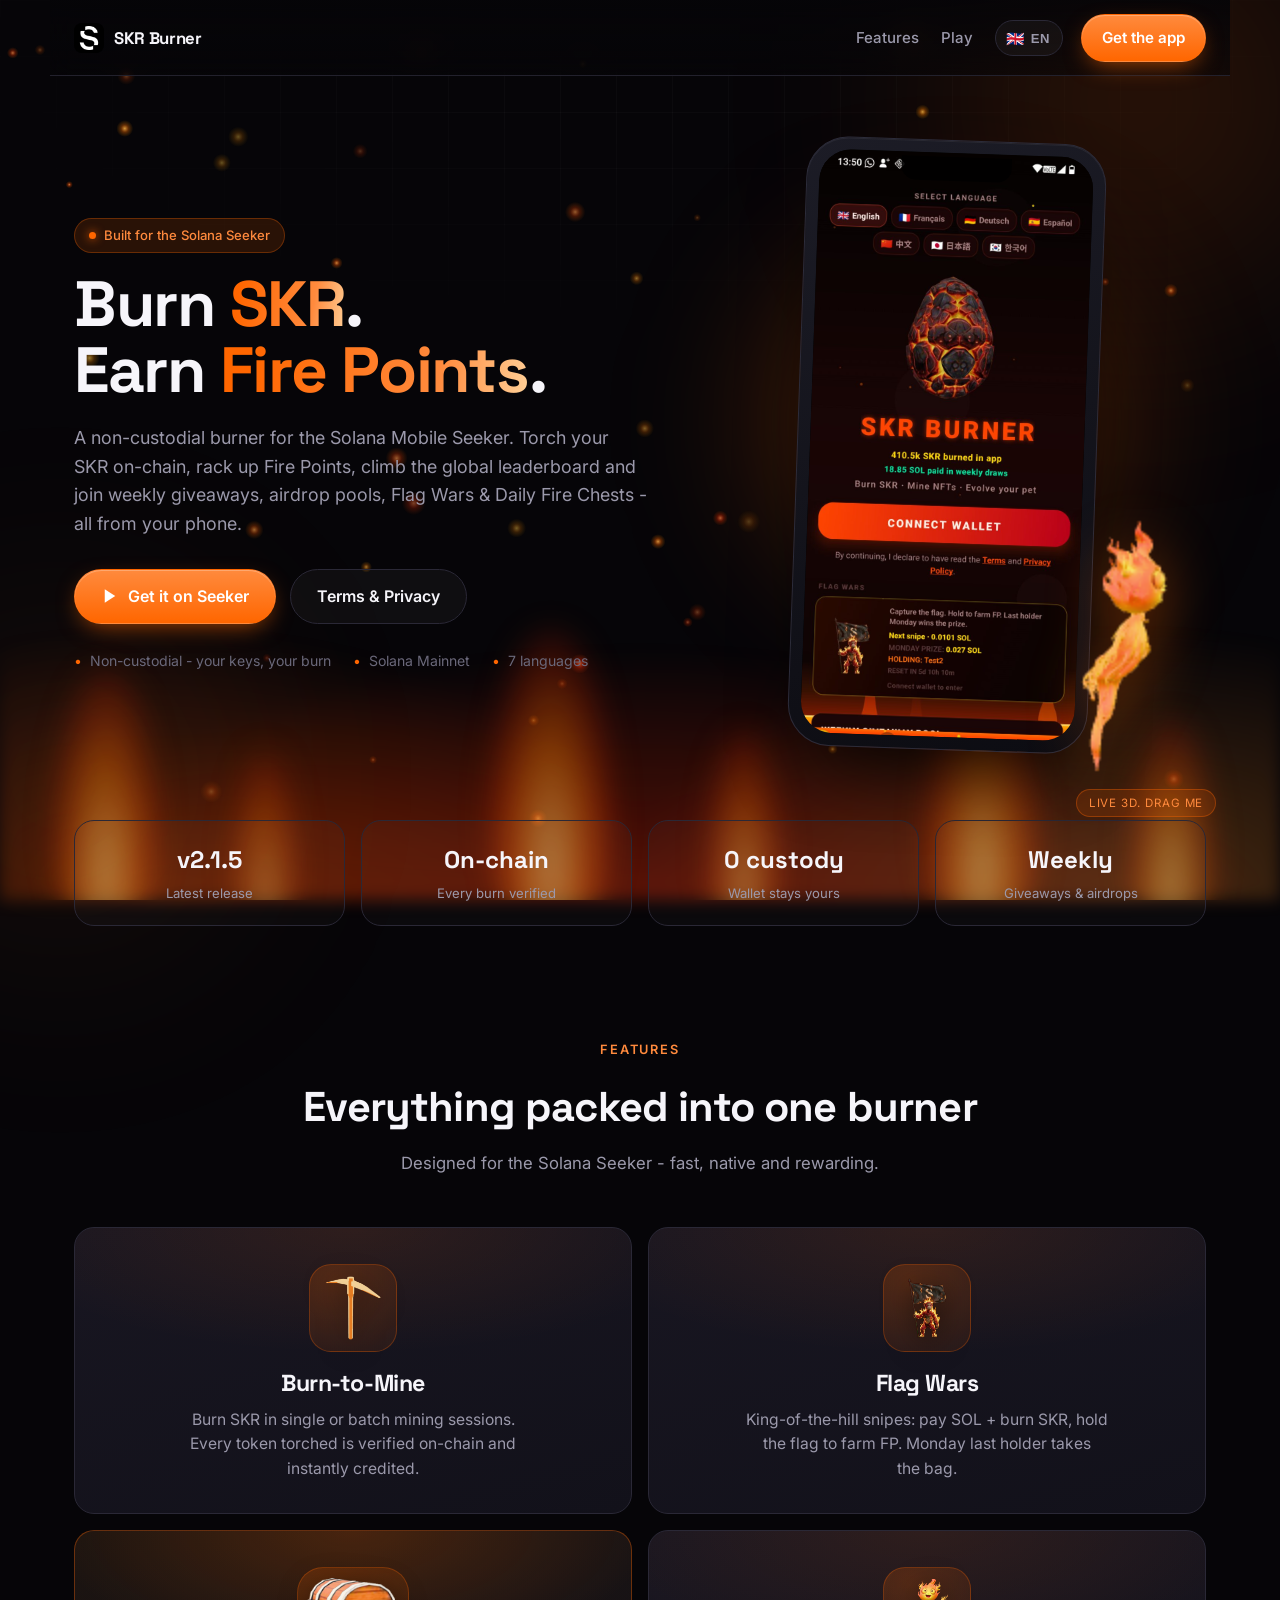
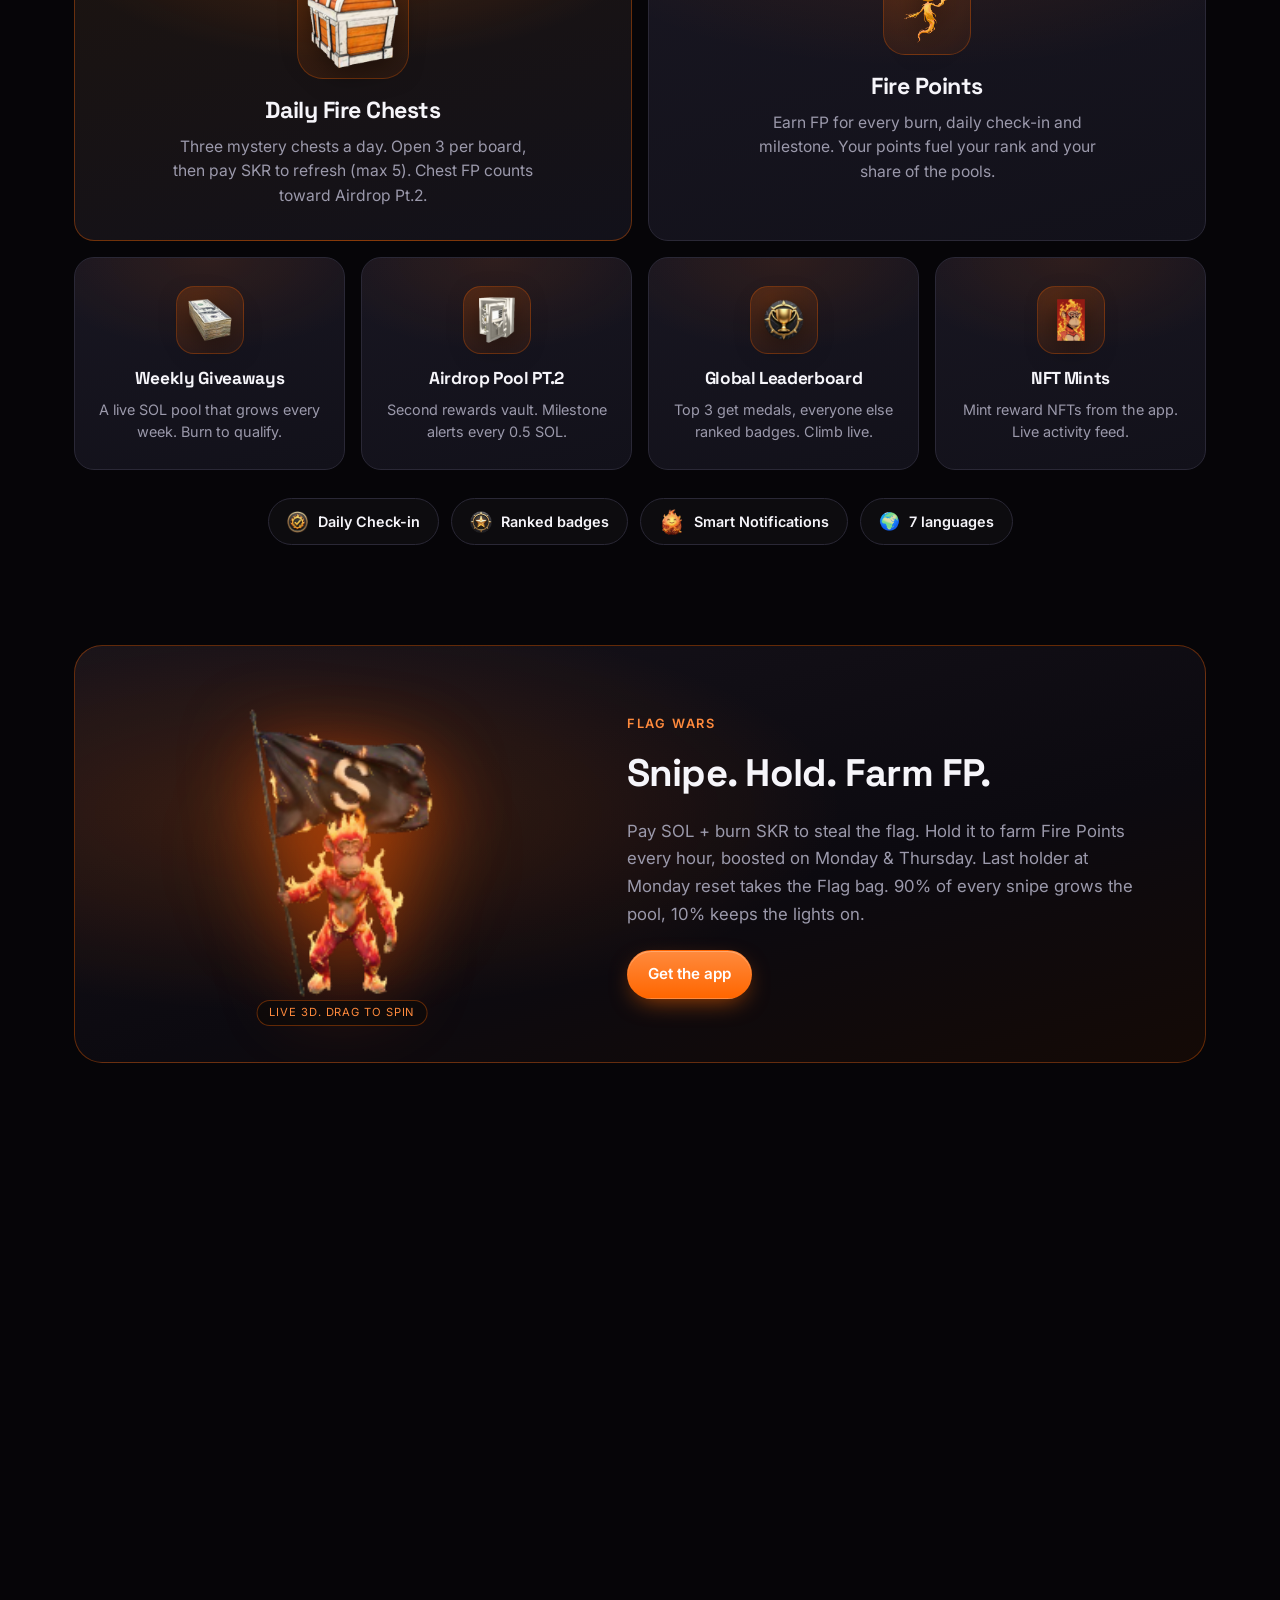
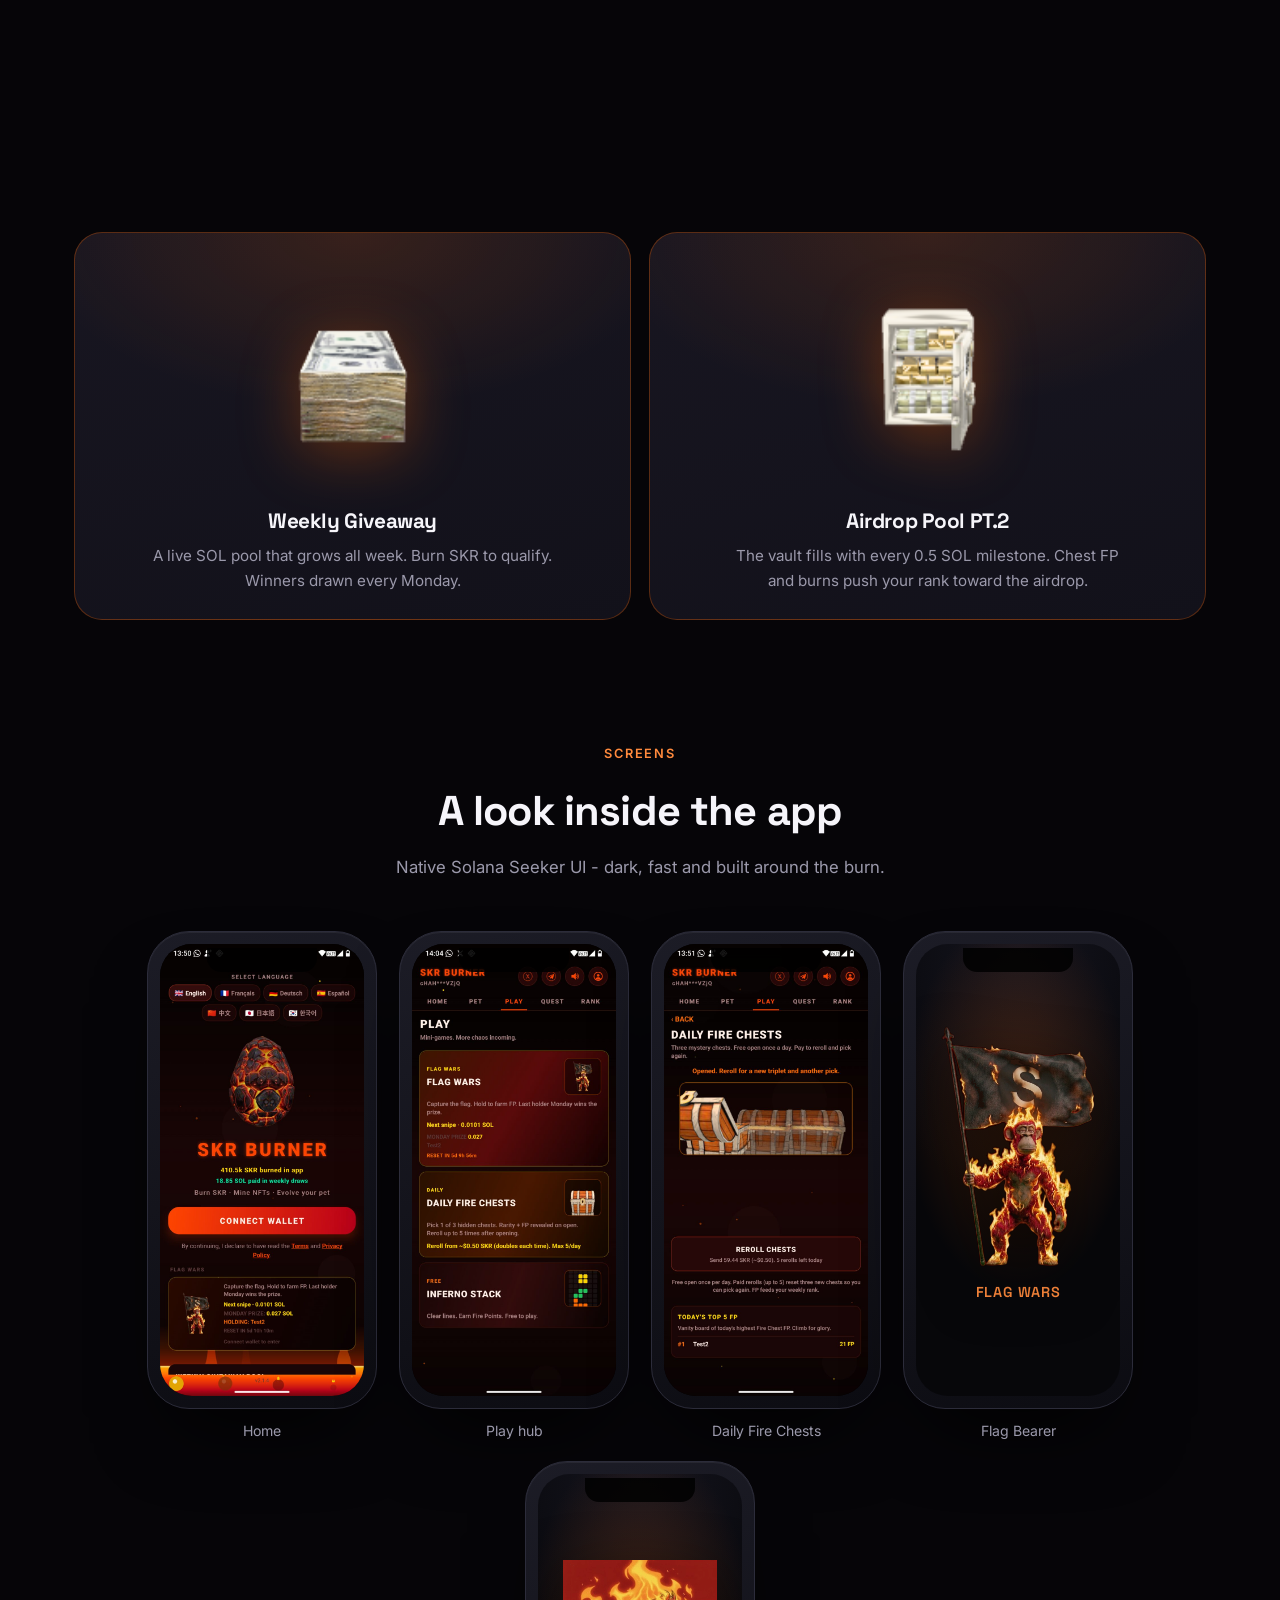
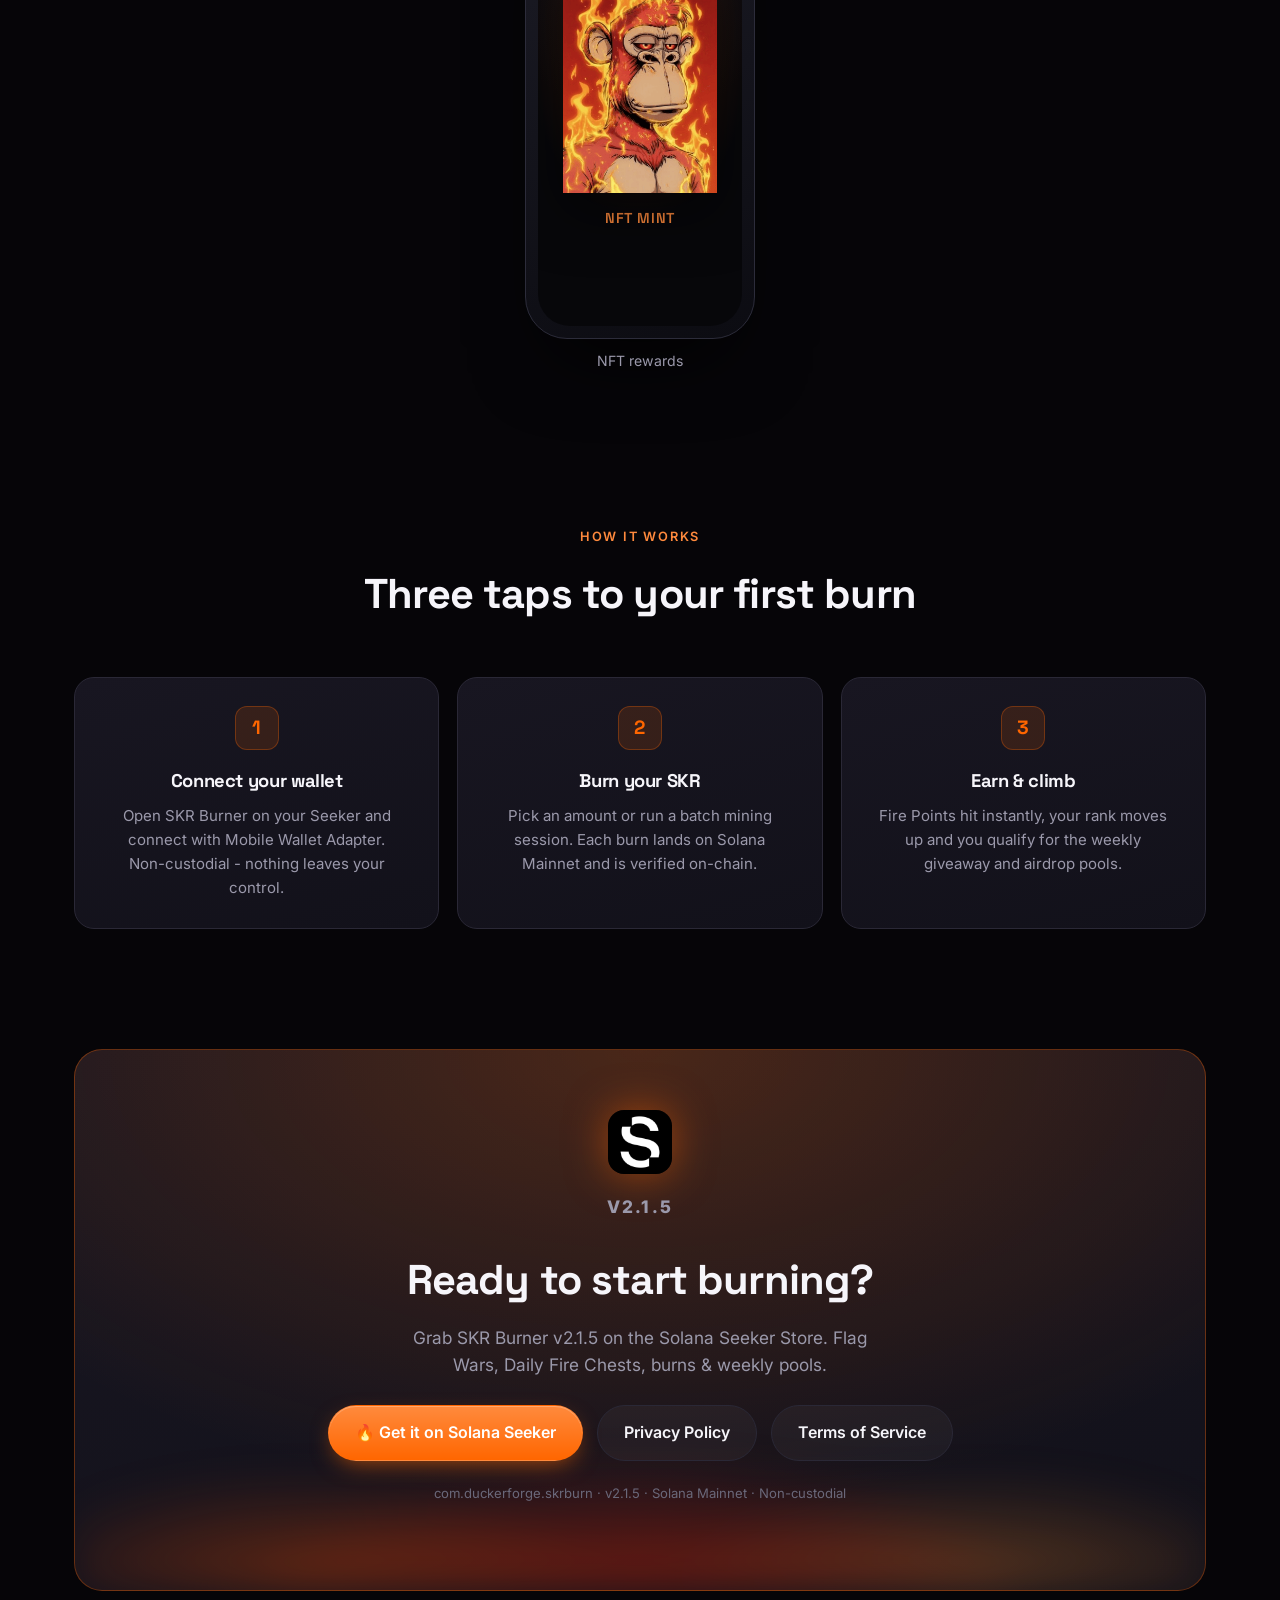
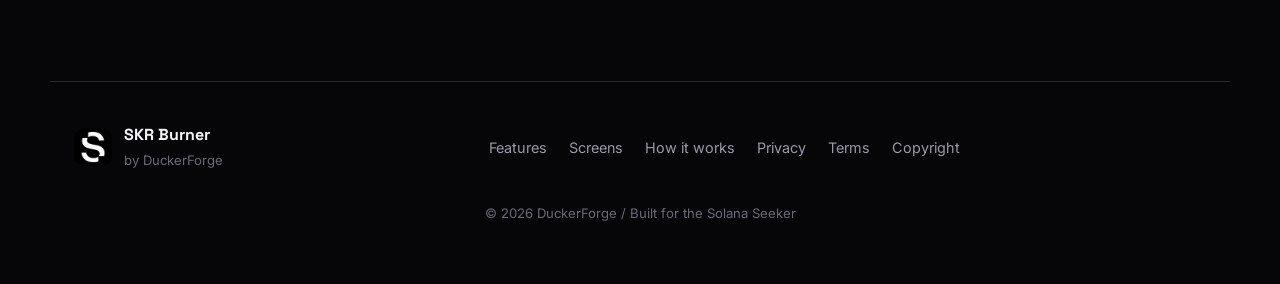
==== commit e8855945: "Strip AI dashes from copy and ship new Seeker Store banner Replace em dashes with natural punctuatio" ====
--- a/index.html
+++ b/index.html
@@ -38,7 +38,7 @@
   <div class="bg-glow bg-glow--1" aria-hidden="true"></div>
   <div class="bg-glow bg-glow--2" aria-hidden="true"></div>
 
-  <!-- NAV — short: Features · Play · Get the app -->
+  <!-- NAV, short: Features · Play · Get the app -->
   <header class="nav" id="top">
     <a class="nav__brand" href="#top" aria-label="SKR Burner home">
       <img src="assets/logo.jpg" alt="SKR Burner logo" class="nav__logo" />
@@ -93,7 +93,7 @@
         <p class="hero__sub" data-i18n="heroSub">
           A non-custodial burner for the Solana Mobile Seeker. Torch your SKR on-chain,
           rack up Fire Points, climb the global leaderboard and join weekly
-          giveaways, airdrop pools, Flag Wars &amp; Daily Fire Chests — all from your phone.
+          giveaways, airdrop pools, Flag Wars &amp; Daily Fire Chests, all from your phone.
         </p>
         <div class="hero__cta">
           <a class="btn btn--primary btn--lg" href="#download">
@@ -105,7 +105,7 @@
           </a>
         </div>
         <ul class="hero__trust">
-          <li data-i18n="trust1"><strong>Non-custodial</strong> — your keys, your burn</li>
+          <li data-i18n="trust1"><strong>Non-custodial</strong>: your keys, your burn</li>
           <li data-i18n="trust2"><strong>Solana Mainnet</strong></li>
           <li data-i18n="trust3"><strong>7 languages</strong></li>
         </ul>
@@ -119,11 +119,11 @@
           </div>
         </div>
         <model-viewer class="hero__pet" src="assets/models/flame.glb"
-          alt="Flame pet — live 3D from the app" camera-controls disable-zoom disable-pan
+          alt="Flame pet, live 3D from the app" camera-controls disable-zoom disable-pan
           auto-rotate auto-rotate-delay="0" rotation-per-second="24deg"
           interaction-prompt="none" exposure="1.1" shadow-intensity="0"
           loading="eager" reveal="auto"></model-viewer>
-        <span class="hero__pet-tag" data-i18n="heroPetTag">Live 3D — drag me</span>
+        <span class="hero__pet-tag" data-i18n="heroPetTag">Live 3D. Drag me</span>
         <div class="device-glow" aria-hidden="true"></div>
       </div>
     </section>
@@ -136,12 +136,12 @@
       <div class="strip__item"><b data-i18n="stripWeekly">Weekly</b><span data-i18n="stripWeeklySub">Giveaways &amp; airdrops</span></div>
     </section>
 
-    <!-- FEATURES — bento, centered, real app icons -->
+    <!-- FEATURES, bento, centered, real app icons -->
     <section class="section" id="features">
       <div class="section__head reveal">
         <span class="eyebrow" data-i18n="featEyebrow">Features</span>
         <h2 data-i18n="featTitle">Everything packed into one burner</h2>
-        <p data-i18n="featSub">Designed for the Solana Seeker — fast, native and rewarding.</p>
+        <p data-i18n="featSub">Designed for the Solana Seeker. Fast, native and rewarding.</p>
       </div>
 
       <div class="bento">
@@ -207,11 +207,11 @@
       <div class="flagwars reveal">
         <div class="flagwars__art">
           <model-viewer class="mv mv--flag" src="assets/models/flagbearer.glb"
-            alt="Flag Bearer — live 3D from the app" camera-controls disable-zoom disable-pan
+            alt="Flag Bearer, live 3D from the app" camera-controls disable-zoom disable-pan
             auto-rotate auto-rotate-delay="0" rotation-per-second="20deg"
             interaction-prompt="none" exposure="1.15" shadow-intensity="0"
             loading="lazy" reveal="auto"></model-viewer>
-          <span class="mv__tag" data-i18n="mvTag">Live 3D — drag to spin</span>
+          <span class="mv__tag" data-i18n="mvTag">Live 3D. Drag to spin</span>
           <div class="flagwars__glow" aria-hidden="true"></div>
         </div>
         <div class="flagwars__copy">
@@ -235,12 +235,12 @@
         <div class="firechests__art">
           <div class="firechests__rays" aria-hidden="true"></div>
           <model-viewer class="mv mv--chest" src="assets/models/chest.glb"
-            alt="Daily Fire Chest — live 3D from the app" camera-controls disable-zoom disable-pan
+            alt="Daily Fire Chest, live 3D from the app" camera-controls disable-zoom disable-pan
             auto-rotate auto-rotate-delay="0" rotation-per-second="18deg"
             animation-name="Open_Chest" autoplay
             interaction-prompt="none" exposure="1.15" shadow-intensity="0"
             loading="lazy" reveal="auto"></model-viewer>
-          <span class="mv__tag" data-i18n="mvTag">Live 3D — drag to spin</span>
+          <span class="mv__tag" data-i18n="mvTag">Live 3D. Drag to spin</span>
           <div class="firechests__glow" aria-hidden="true"></div>
         </div>
       </div>
@@ -251,21 +251,21 @@
       <div class="section__head reveal">
         <span class="eyebrow" data-i18n="poolsEyebrow">Reward pools</span>
         <h2 data-i18n="poolsTitle">Two pools. Real SOL.</h2>
-        <p data-i18n="poolsSub">Every burn and every snipe feeds the pools — and the pools feed you back.</p>
+        <p data-i18n="poolsSub">Every burn and every snipe feeds the pools, and the pools feed you back.</p>
       </div>
       <div class="pools">
         <div class="poolcard reveal">
           <model-viewer class="mv mv--pool" src="assets/models/money.glb"
-            alt="Weekly Giveaway pool — live 3D" camera-controls disable-zoom disable-pan
+            alt="Weekly Giveaway pool, live 3D" camera-controls disable-zoom disable-pan
             auto-rotate auto-rotate-delay="0" rotation-per-second="22deg"
             interaction-prompt="none" exposure="1.1" shadow-intensity="0"
             loading="lazy" reveal="auto"></model-viewer>
           <h3 data-i18n="poolWeeklyTitle">Weekly Giveaway</h3>
-          <p data-i18n="poolWeeklyBody">A live SOL pool that grows all week. Burn SKR to qualify — winners drawn every Monday.</p>
+          <p data-i18n="poolWeeklyBody">A live SOL pool that grows all week. Burn SKR to qualify. Winners drawn every Monday.</p>
         </div>
         <div class="poolcard reveal">
           <model-viewer class="mv mv--pool" src="assets/models/vault.glb"
-            alt="Airdrop Pt.2 vault — live 3D" camera-controls disable-zoom disable-pan
+            alt="Airdrop Pt.2 vault, live 3D" camera-controls disable-zoom disable-pan
             auto-rotate auto-rotate-delay="0" rotation-per-second="22deg"
             interaction-prompt="none" exposure="1.1" shadow-intensity="0"
             loading="lazy" reveal="auto"></model-viewer>
@@ -280,7 +280,7 @@
       <div class="section__head reveal">
         <span class="eyebrow" data-i18n="screensEyebrow">Screens</span>
         <h2 data-i18n="screensTitle">A look inside the app</h2>
-        <p data-i18n="screensSub">Native Solana Seeker UI — dark, fast and built around the burn.</p>
+        <p data-i18n="screensSub">Native Solana Seeker UI. Dark, fast and built around the burn.</p>
       </div>
 
       <div class="screens">
@@ -338,7 +338,7 @@
         <li class="step reveal">
           <span class="step__n">1</span>
           <h3 data-i18n="how1Title">Connect your wallet</h3>
-          <p data-i18n="how1Body">Open SKR Burner on your Seeker and connect with Mobile Wallet Adapter. Non-custodial — nothing leaves your control.</p>
+          <p data-i18n="how1Body">Open SKR Burner on your Seeker and connect with Mobile Wallet Adapter. Non-custodial. Nothing leaves your control.</p>
         </li>
         <li class="step reveal">
           <span class="step__n">2</span>
@@ -361,7 +361,7 @@
         <p class="cta__ver">v2.1.5</p>
         <h2 data-i18n="ctaTitle">Ready to start burning?</h2>
         <p data-i18n="ctaBody">
-          Grab SKR Burner v2.1.5 on the Solana Seeker Store — Flag Wars, Daily Fire Chests, burns &amp; weekly pools.
+          Grab SKR Burner v2.1.5 on the Solana Seeker Store. Flag Wars, Daily Fire Chests, burns &amp; weekly pools.
         </p>
         <div class="cta__btns">
           <a class="btn btn--primary btn--lg" href="https://store.solanamobile.com/" rel="noopener" target="_blank">
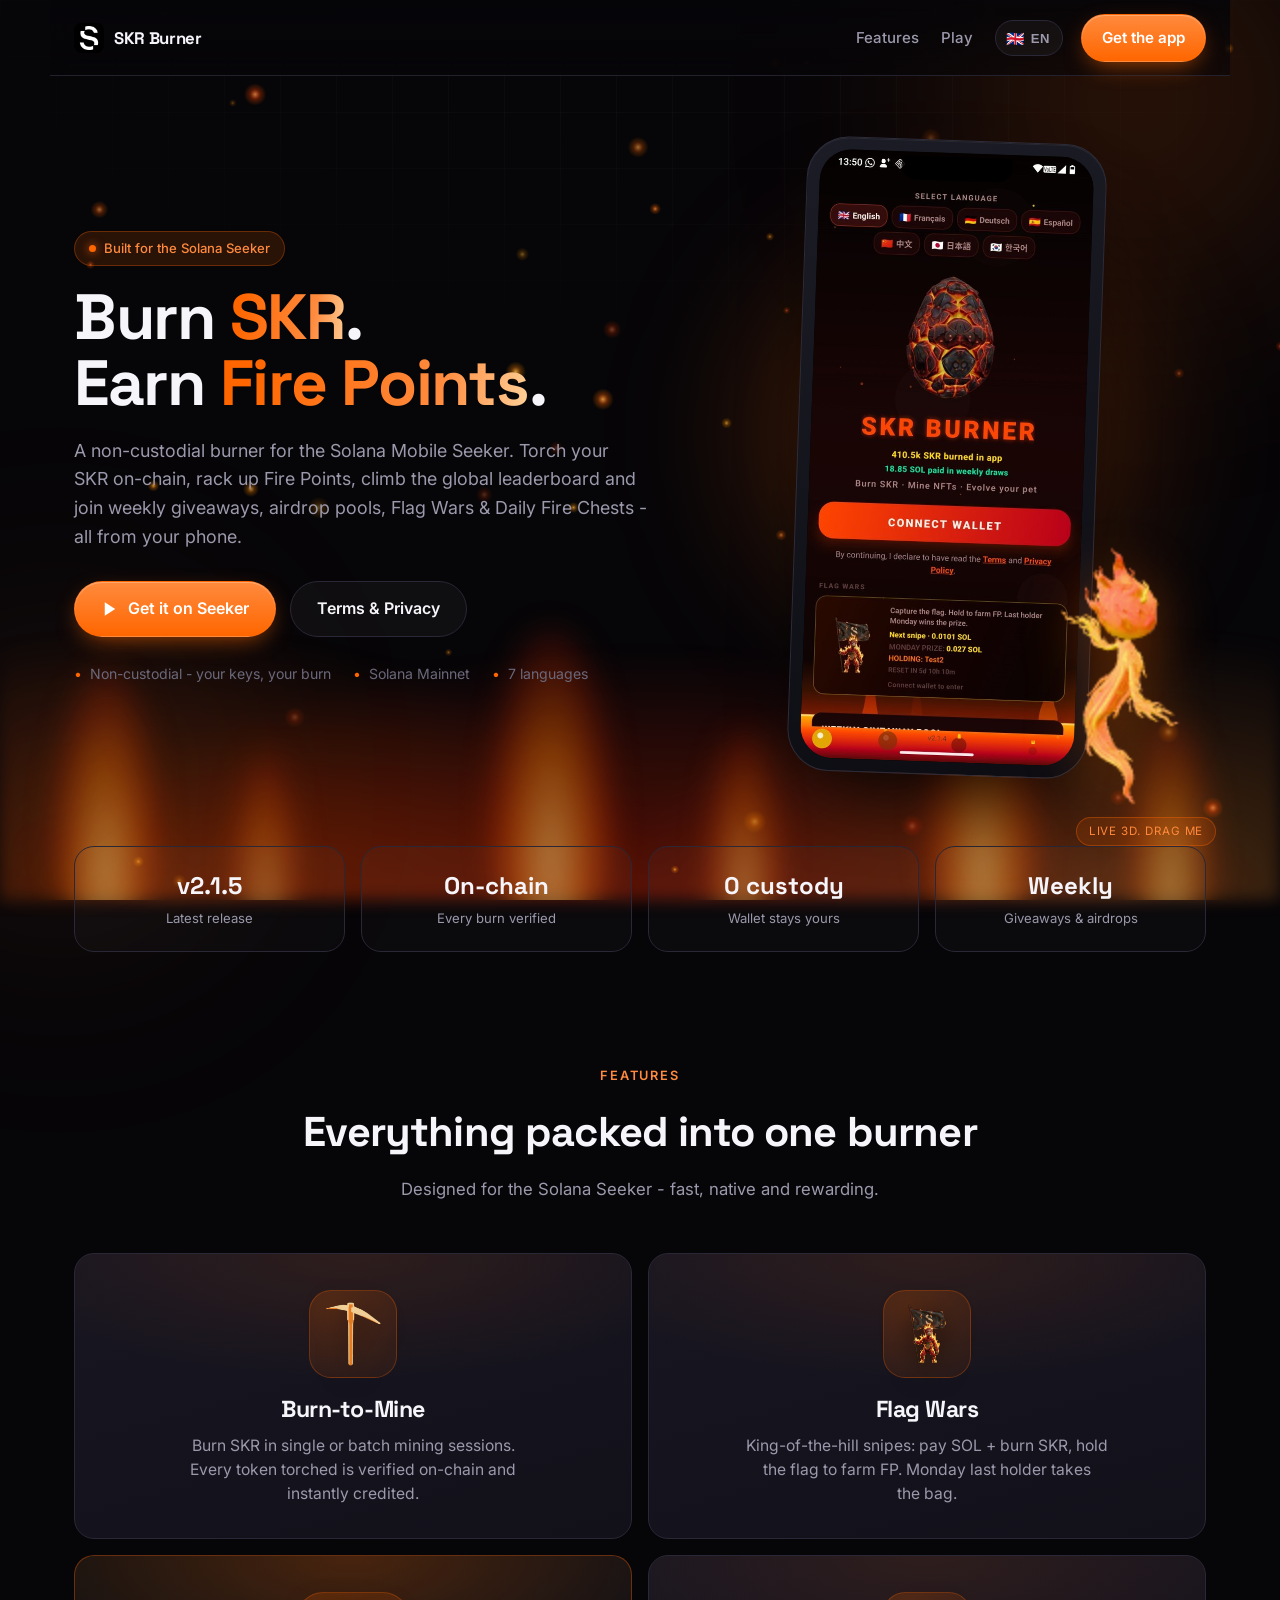
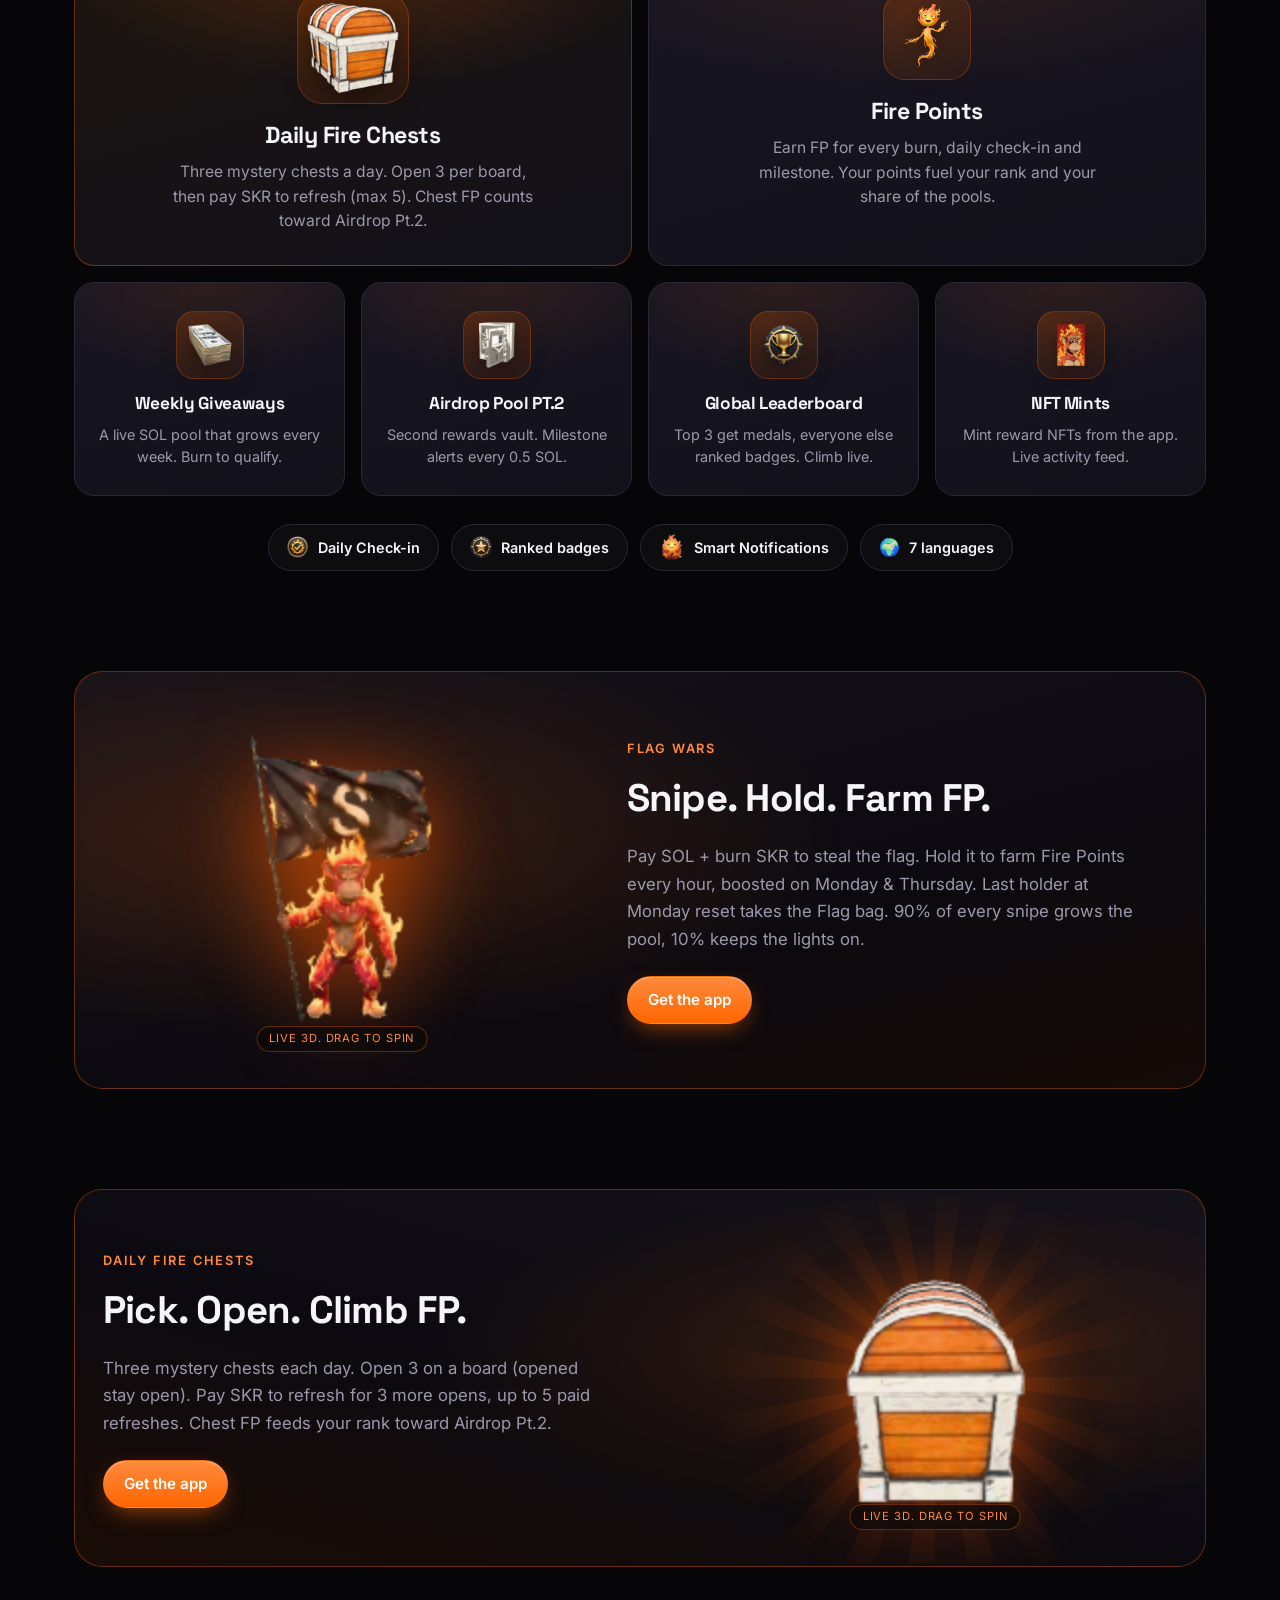
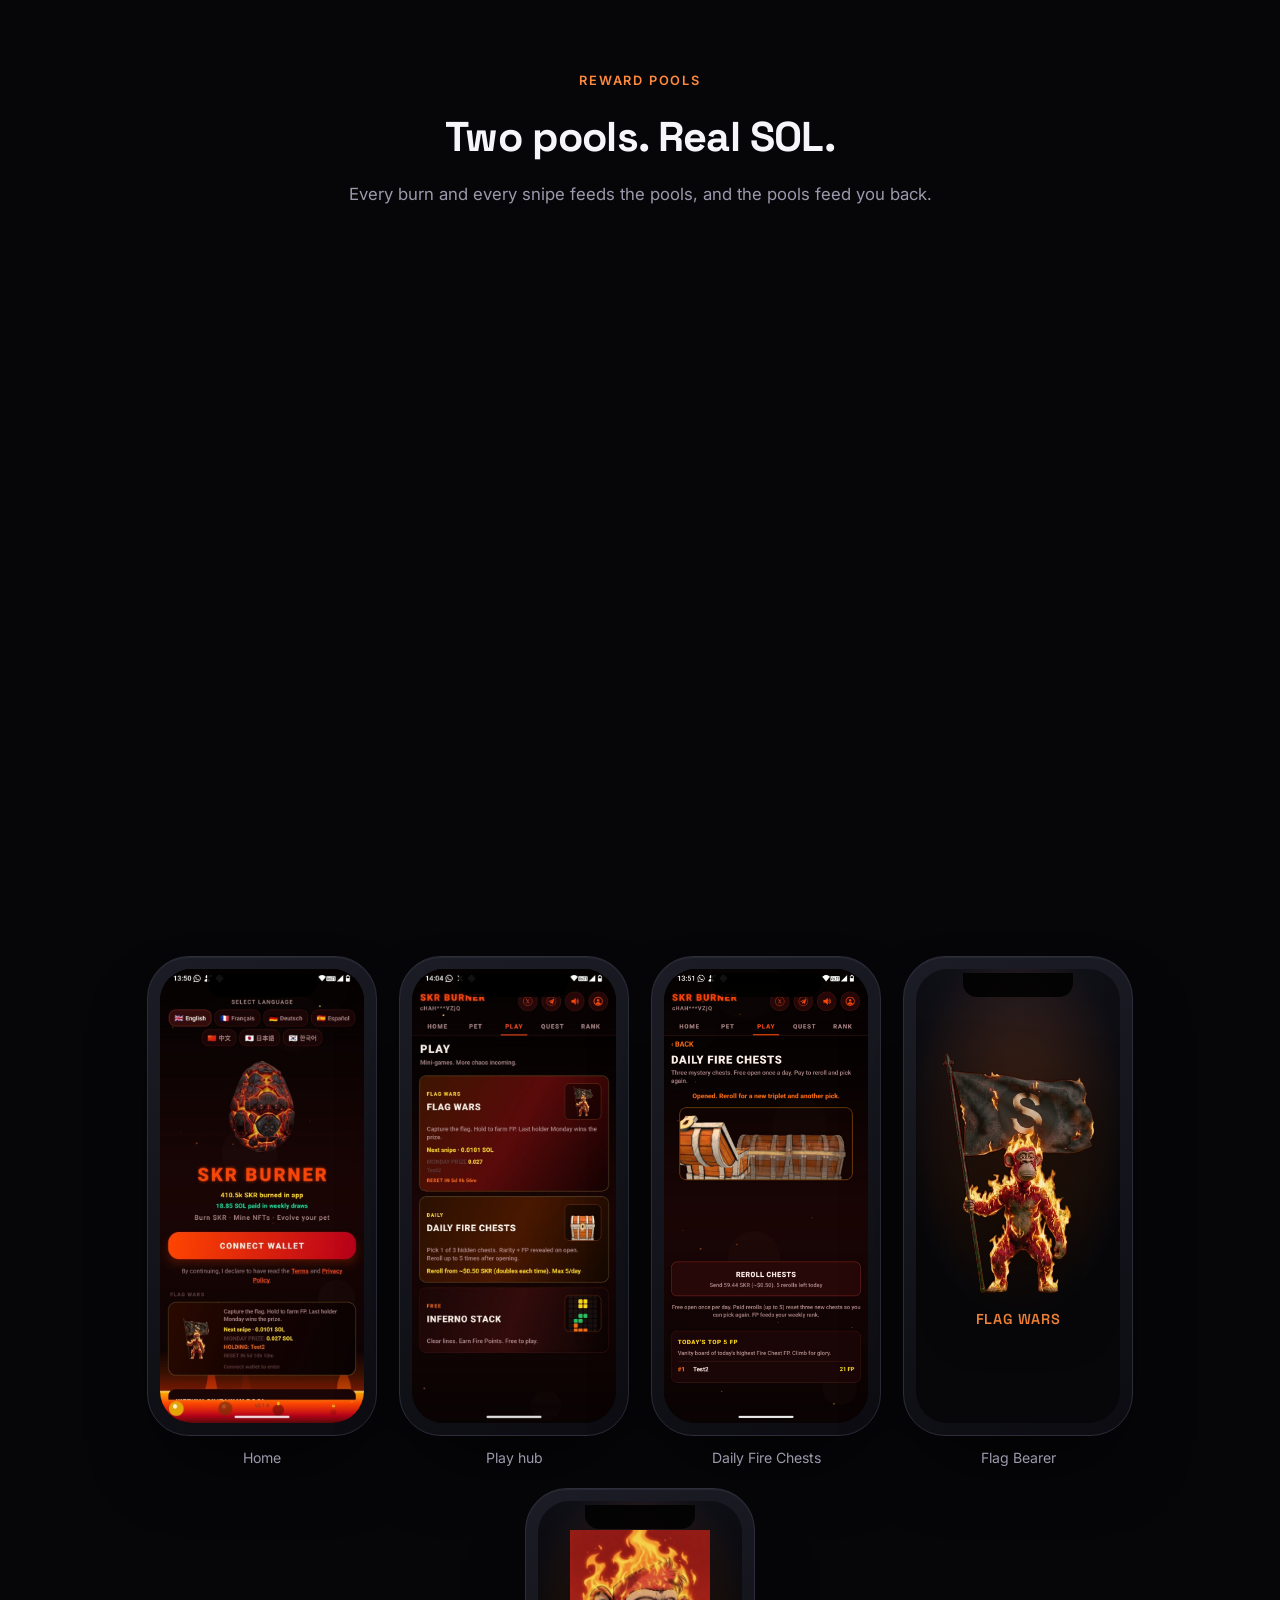
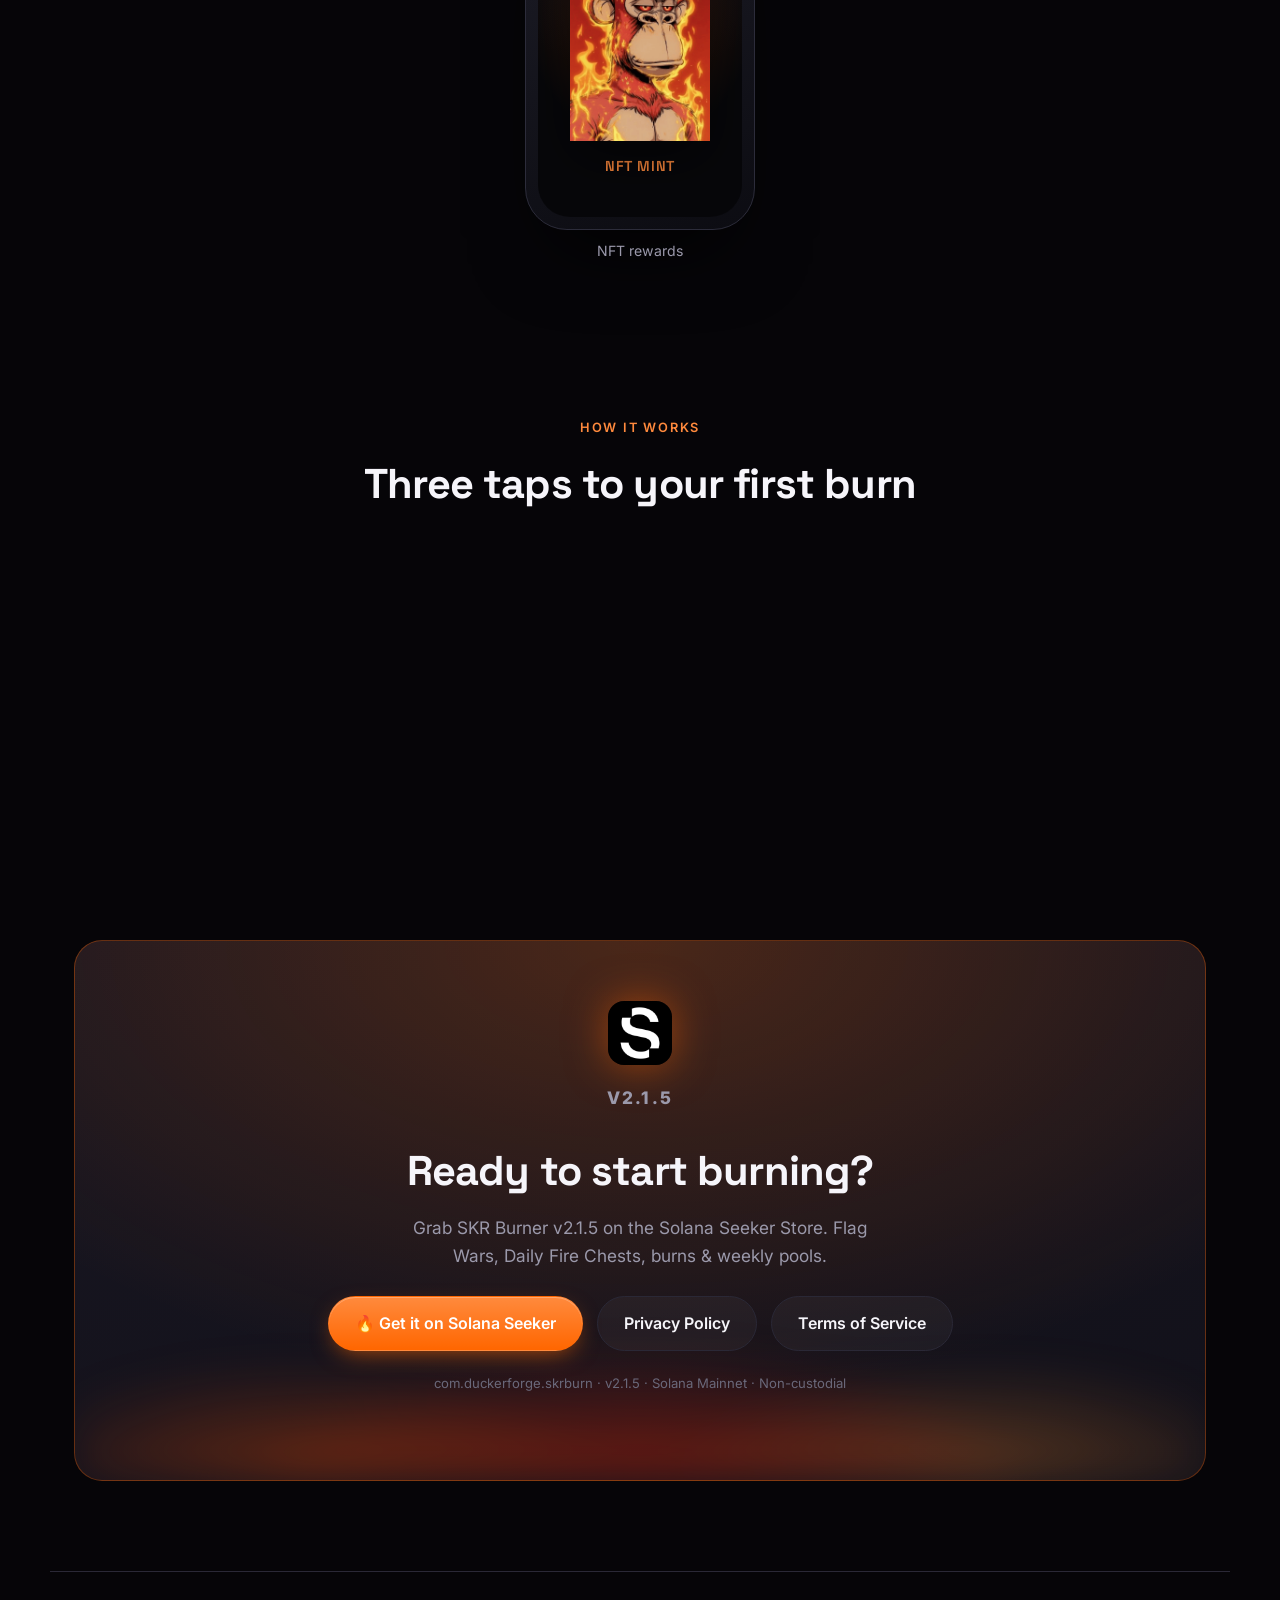
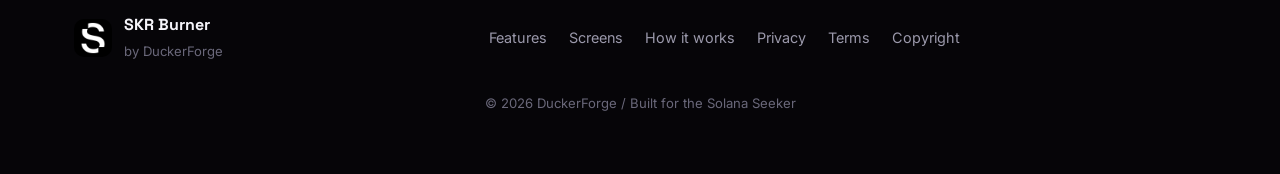
==== commit 326a2724: "Fix hero phone clipping Flag Wars / footer under bezel Size screenshot phones from the image instead" ====
--- a/index.html
+++ b/index.html
@@ -115,7 +115,7 @@
         <div class="phone phone--hero phone--shot">
           <div class="phone__notch"></div>
           <div class="phone__screen phone__screen--shot">
-            <img src="screenshots/home.jpg" alt="SKR Burner home on Solana Seeker" class="shot" width="720" height="1602" />
+            <img src="screenshots/home.jpg" alt="SKR Burner home on Solana Seeker" class="shot" width="540" height="1201" />
           </div>
         </div>
         <model-viewer class="hero__pet" src="assets/models/flame.glb"
@@ -287,7 +287,7 @@
         <figure class="phone phone--shot reveal">
           <div class="phone__notch"></div>
           <div class="phone__screen phone__screen--shot">
-            <img src="screenshots/home.jpg" alt="SKR Burner home" class="shot" width="720" height="1602" loading="lazy" />
+            <img src="screenshots/home.jpg" alt="SKR Burner home" class="shot" width="540" height="1201" loading="lazy" />
           </div>
           <figcaption data-i18n="capHome">Home</figcaption>
         </figure>
@@ -295,7 +295,7 @@
         <figure class="phone phone--shot reveal phone--center">
           <div class="phone__notch"></div>
           <div class="phone__screen phone__screen--shot">
-            <img src="screenshots/play.jpg" alt="Play hub: Flag Wars, Fire Chests, Inferno Stack" class="shot" width="720" height="1602" loading="lazy" />
+            <img src="screenshots/play.jpg" alt="Play hub: Flag Wars, Fire Chests, Inferno Stack" class="shot" width="540" height="1201" loading="lazy" />
           </div>
           <figcaption data-i18n="capPlay">Play hub</figcaption>
         </figure>
--- a/styles.css
+++ b/styles.css
@@ -283,8 +283,15 @@
 .phone--center { transform: translateY(-22px); }
 @keyframes floaty { 0%,100% { transform: rotate(2deg) translateY(0); } 50% { transform: rotate(2deg) translateY(-14px); } }
 
+/* Screenshot phones: let the Seeker shot define height so Flag Wars /
+   footer are never cropped by a short fixed frame + object-fit:cover. */
+.phone--shot { height: auto; }
+.phone--hero.phone--shot { height: auto; }
 .phone--shot .phone__notch { opacity: 0.85; }
-.phone__screen--shot { padding: 0; background: #000; display: block; }
+.phone__screen--shot {
+  padding: 0; background: #000; display: block;
+  height: auto;
+}
 .phone__screen--art {
   padding: 18px 14px 28px;
   display: flex; flex-direction: column; align-items: center; justify-content: center; gap: 14px;
@@ -292,7 +299,7 @@
     radial-gradient(80% 60% at 50% 35%, rgba(255,102,0,0.22), transparent 70%),
     radial-gradient(120% 80% at 50% 0%, #15151f, #07070a 70%);
 }
-.shot { display: block; width: 100%; height: 100%; object-fit: cover; object-position: top center; }
+.shot { display: block; width: 100%; height: auto; object-fit: contain; object-position: center center; }
 .shot--art {
   width: auto; height: auto; max-width: 88%; max-height: 78%;
   object-fit: contain; filter: drop-shadow(0 18px 28px rgba(0,0,0,0.55));
@@ -446,6 +453,7 @@
 .section--screens { padding-top: 40px; }
 .screens { display: flex; flex-wrap: wrap; justify-content: center; gap: 28px 22px; }
 .screens .phone { width: 230px; height: 478px; transition: transform 0.3s var(--ease); margin-bottom: 24px; }
+.screens .phone--shot { height: auto; }
 .screens .phone:hover { transform: translateY(-10px) scale(1.02); }
 .screens figcaption {
   position: absolute; bottom: -34px; left: 0; right: 0;
@@ -662,6 +670,7 @@
   .fcard--hero { grid-column: span 1; }
   .nav__cta { display: none; }
   .phone--hero { width: 270px; height: 560px; }
+  .phone--hero.phone--shot { height: auto; }
   .cta__inner { padding: 44px 20px; }
   .hero__title { font-size: clamp(2rem, 8.5vw, 2.7rem); }
   .hero__title br { display: none; }
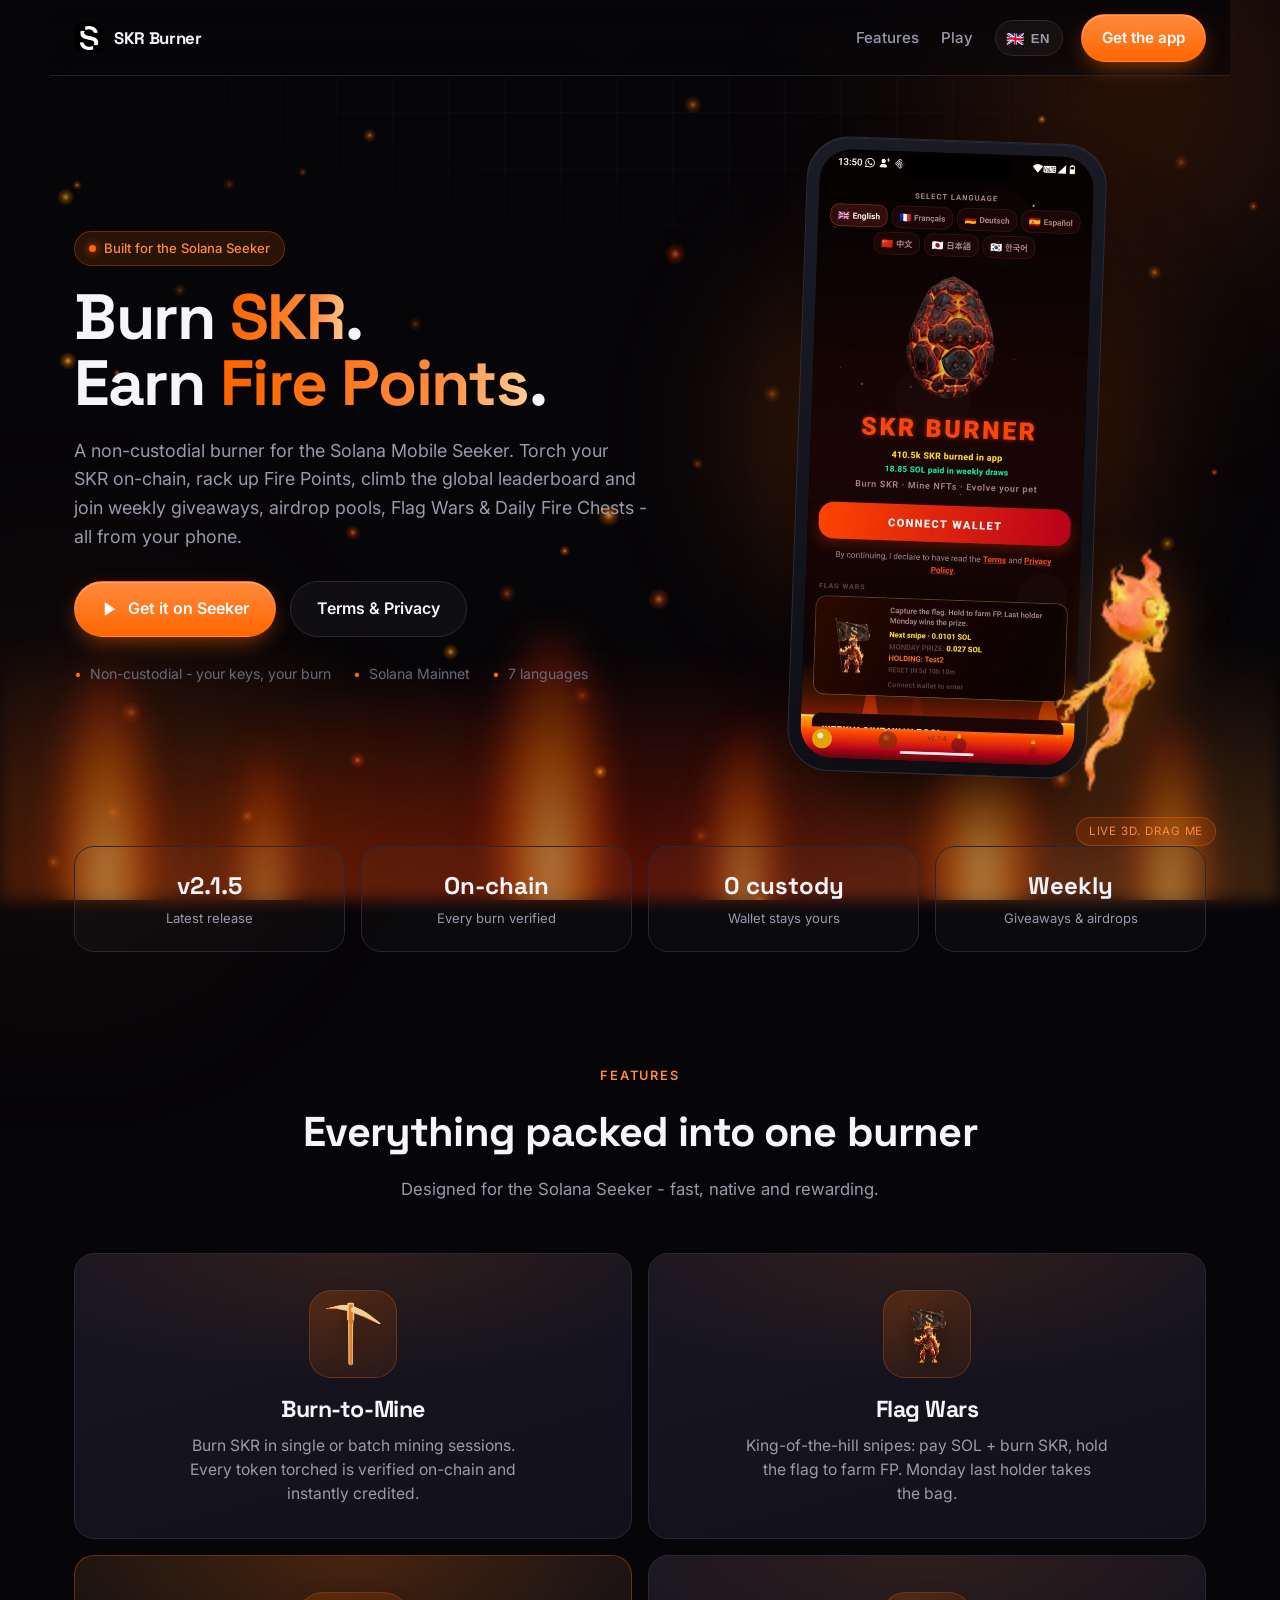
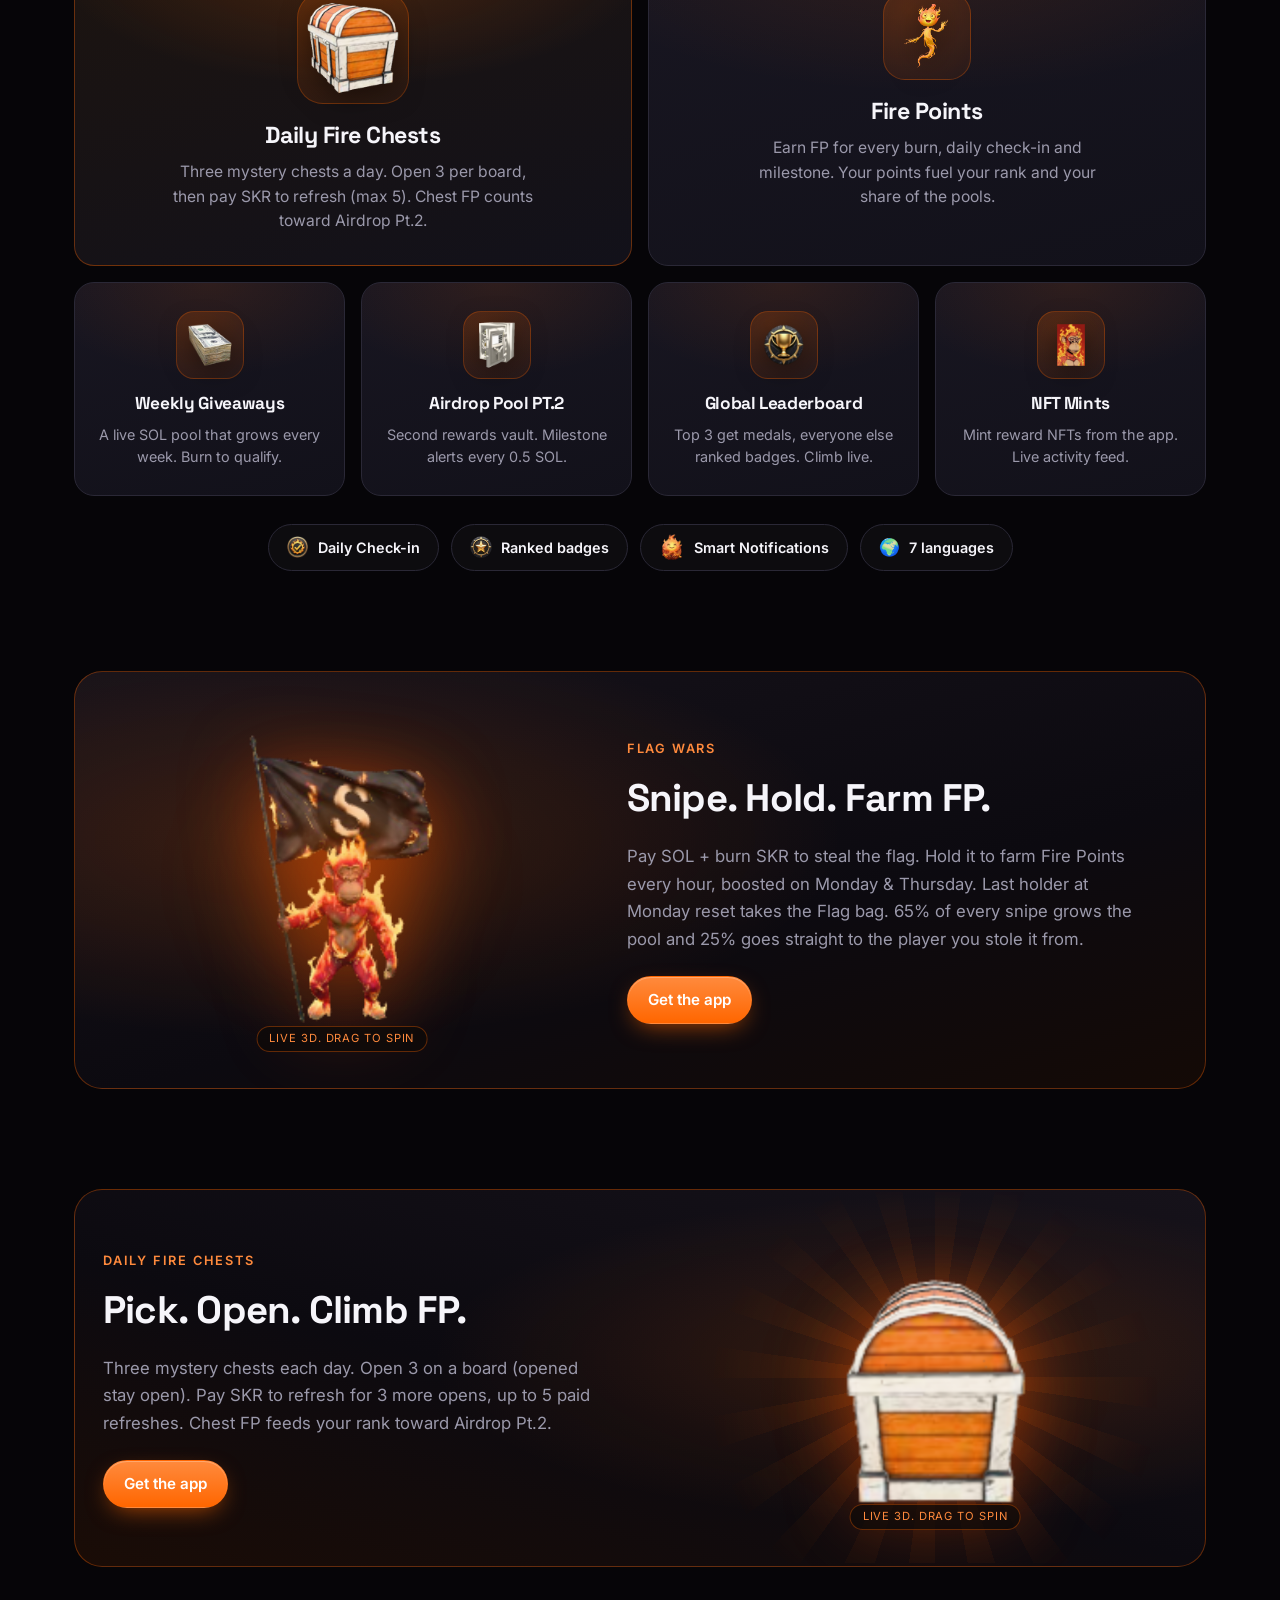
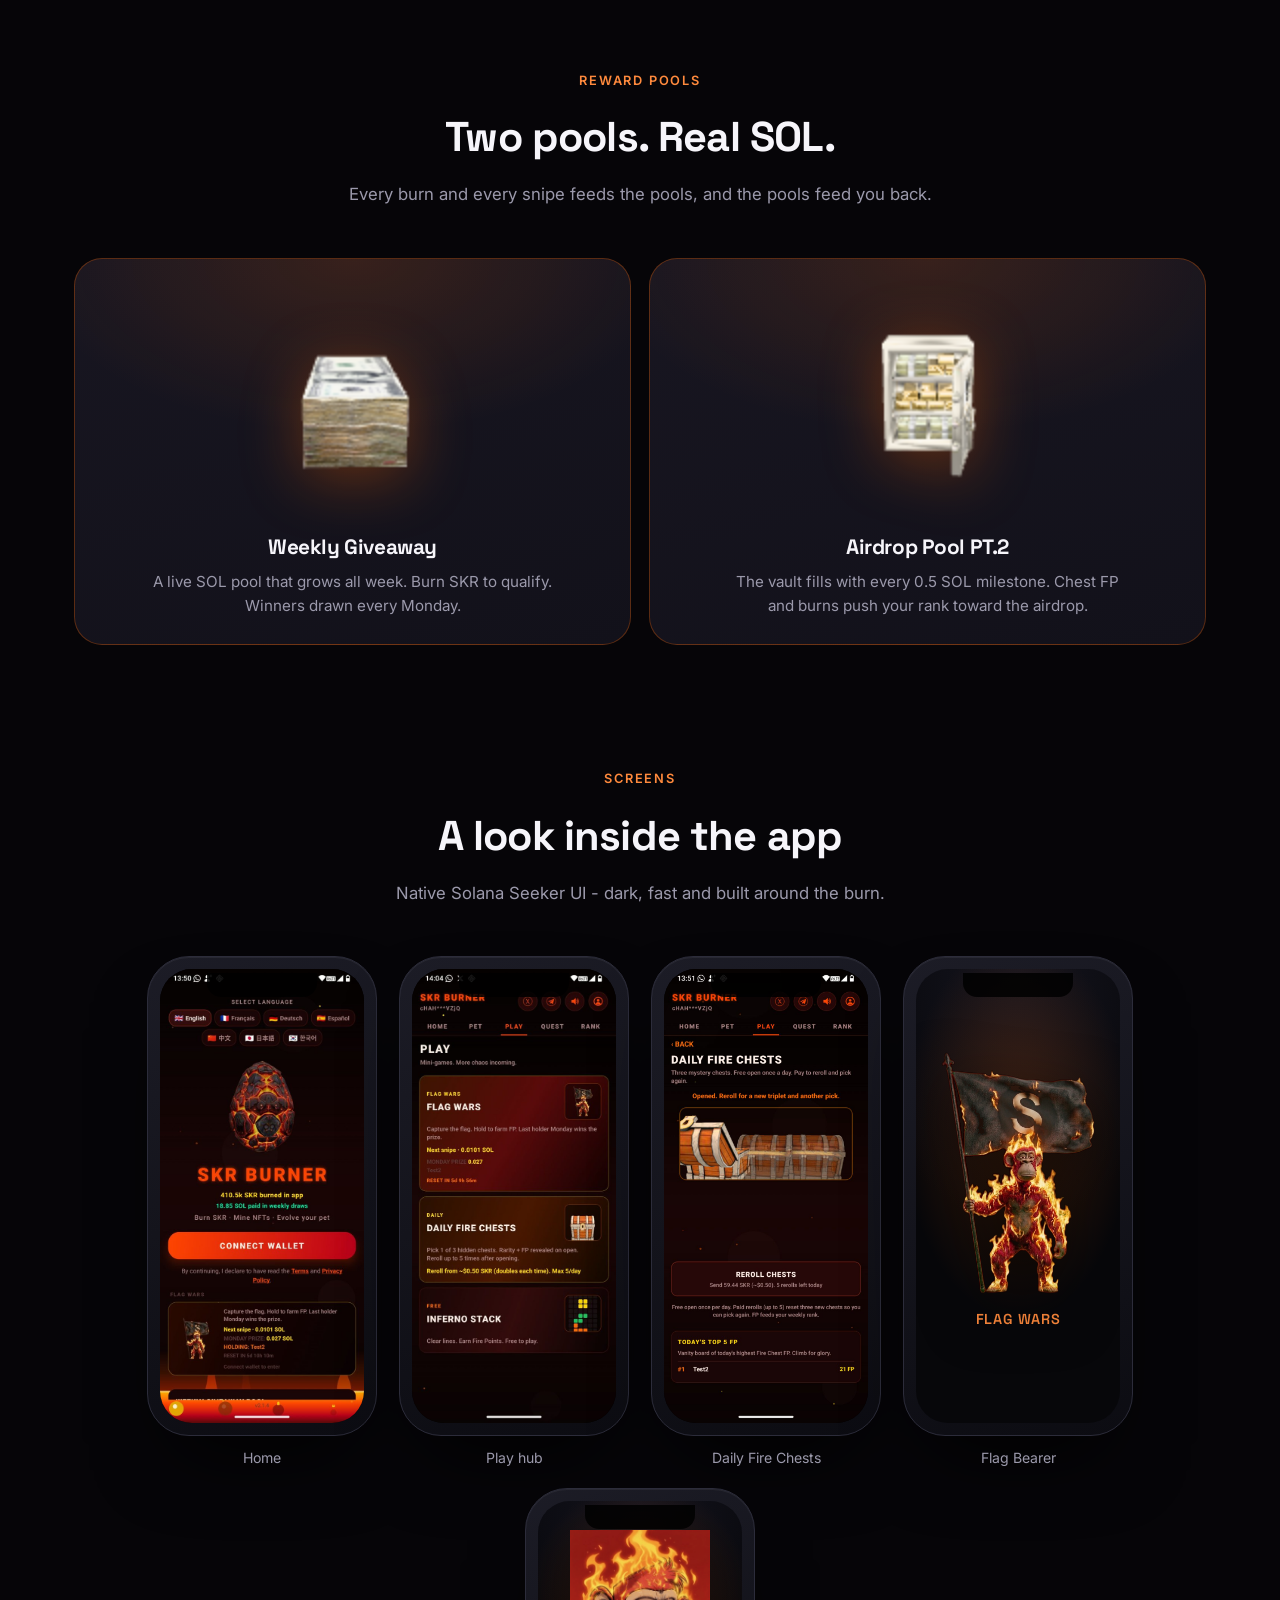
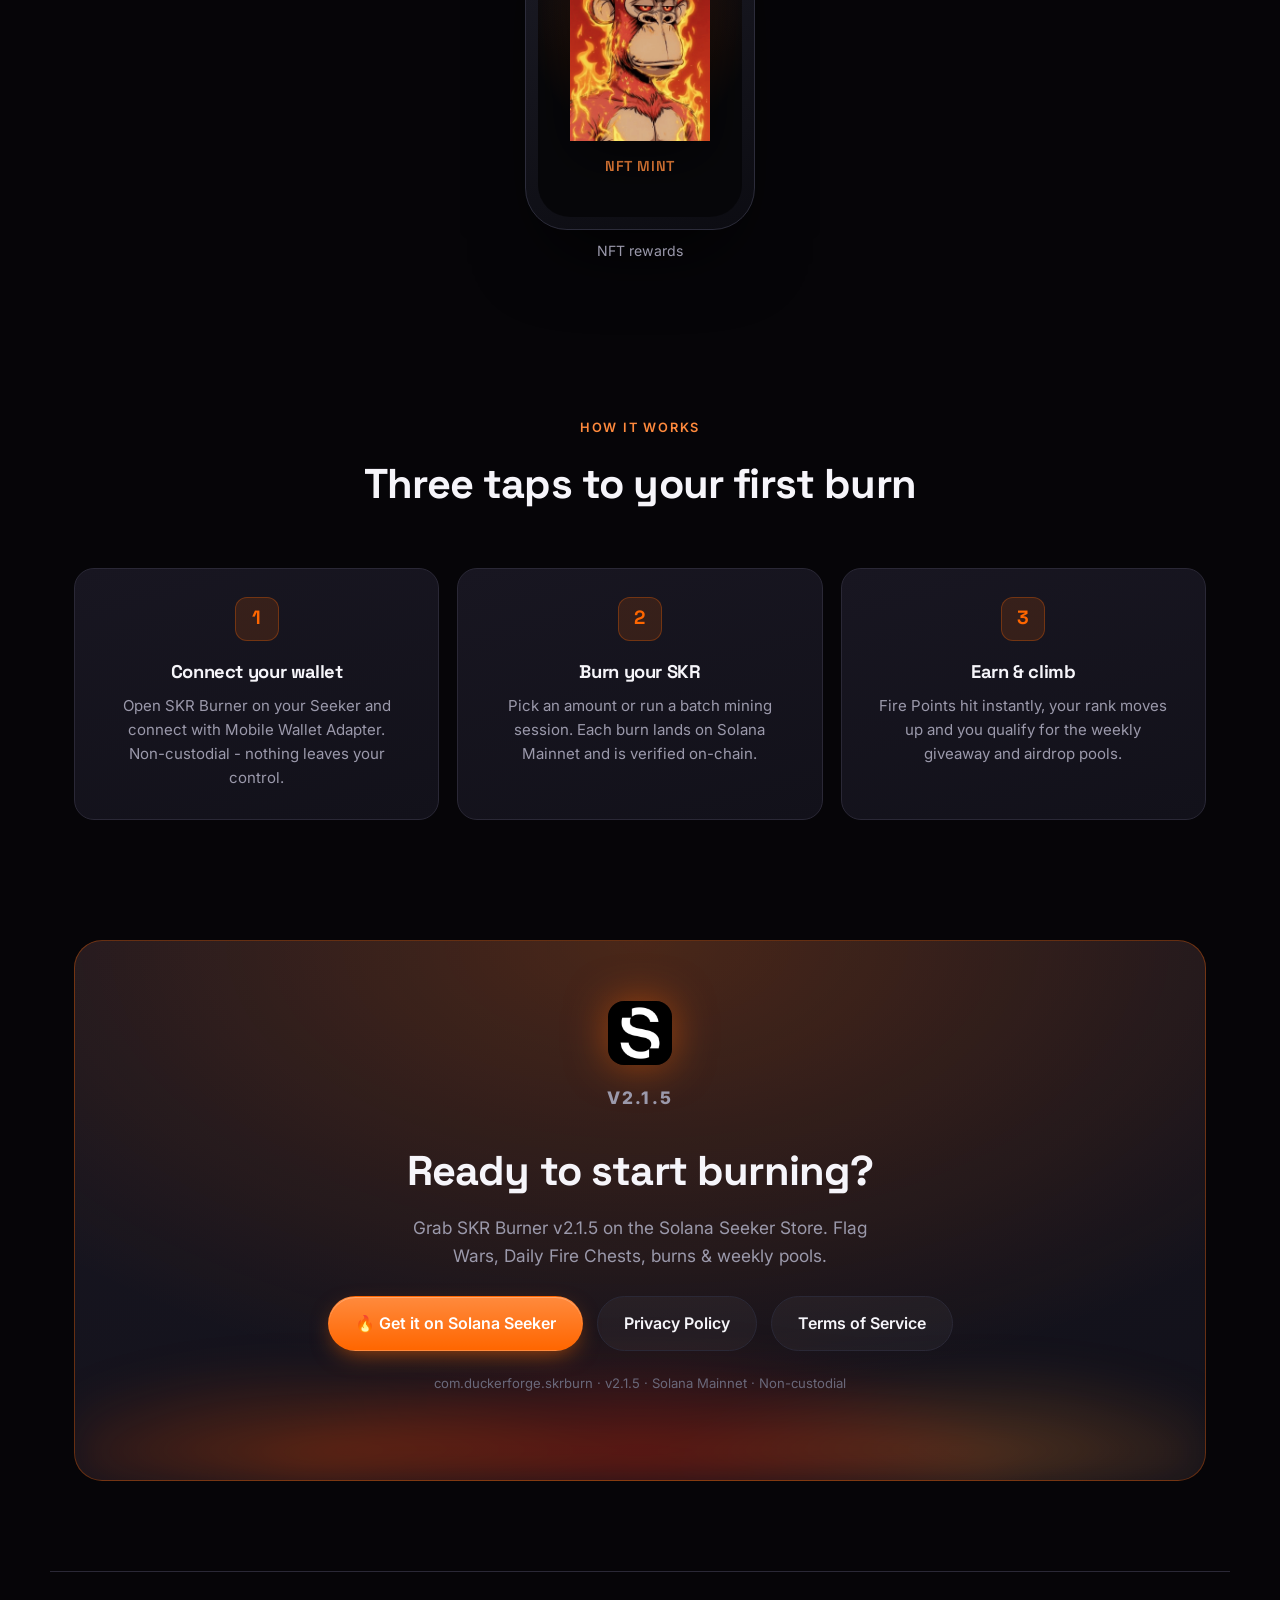
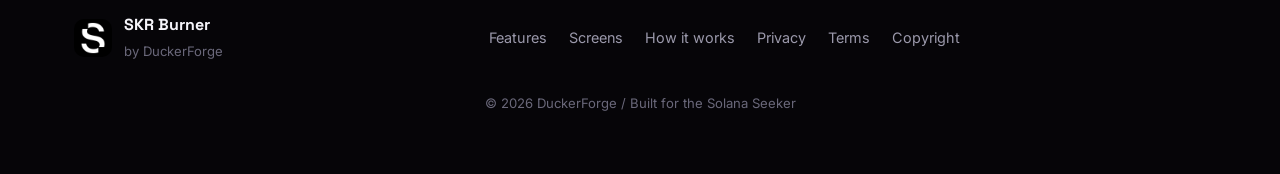
==== commit b995baa9: "Terms: Fire Vault / SKR Chest section, eligibility and participant responsibility, updated Flag Wars" ====
--- a/index.html
+++ b/index.html
@@ -217,7 +217,7 @@
         <div class="flagwars__copy">
           <span class="eyebrow" data-i18n="flagEyebrow">Flag Wars</span>
           <h2 data-i18n="flagTitle">Snipe. Hold. Farm FP.</h2>
-          <p data-i18n="flagBody">Pay SOL + burn SKR to steal the flag. Hold it to farm Fire Points every hour, boosted on Monday &amp; Thursday. Last holder at Monday reset takes the Flag bag. 90% of every snipe grows the pool.</p>
+          <p data-i18n="flagBody">Pay SOL + burn SKR to steal the flag. Hold it to farm Fire Points every hour, boosted on Monday &amp; Thursday. Last holder at Monday reset takes the Flag bag. 65% of every snipe grows the pool and 25% goes straight to the player you stole it from.</p>
           <a class="btn btn--primary" href="#download" data-i18n="navCta">Get the app</a>
         </div>
       </div>
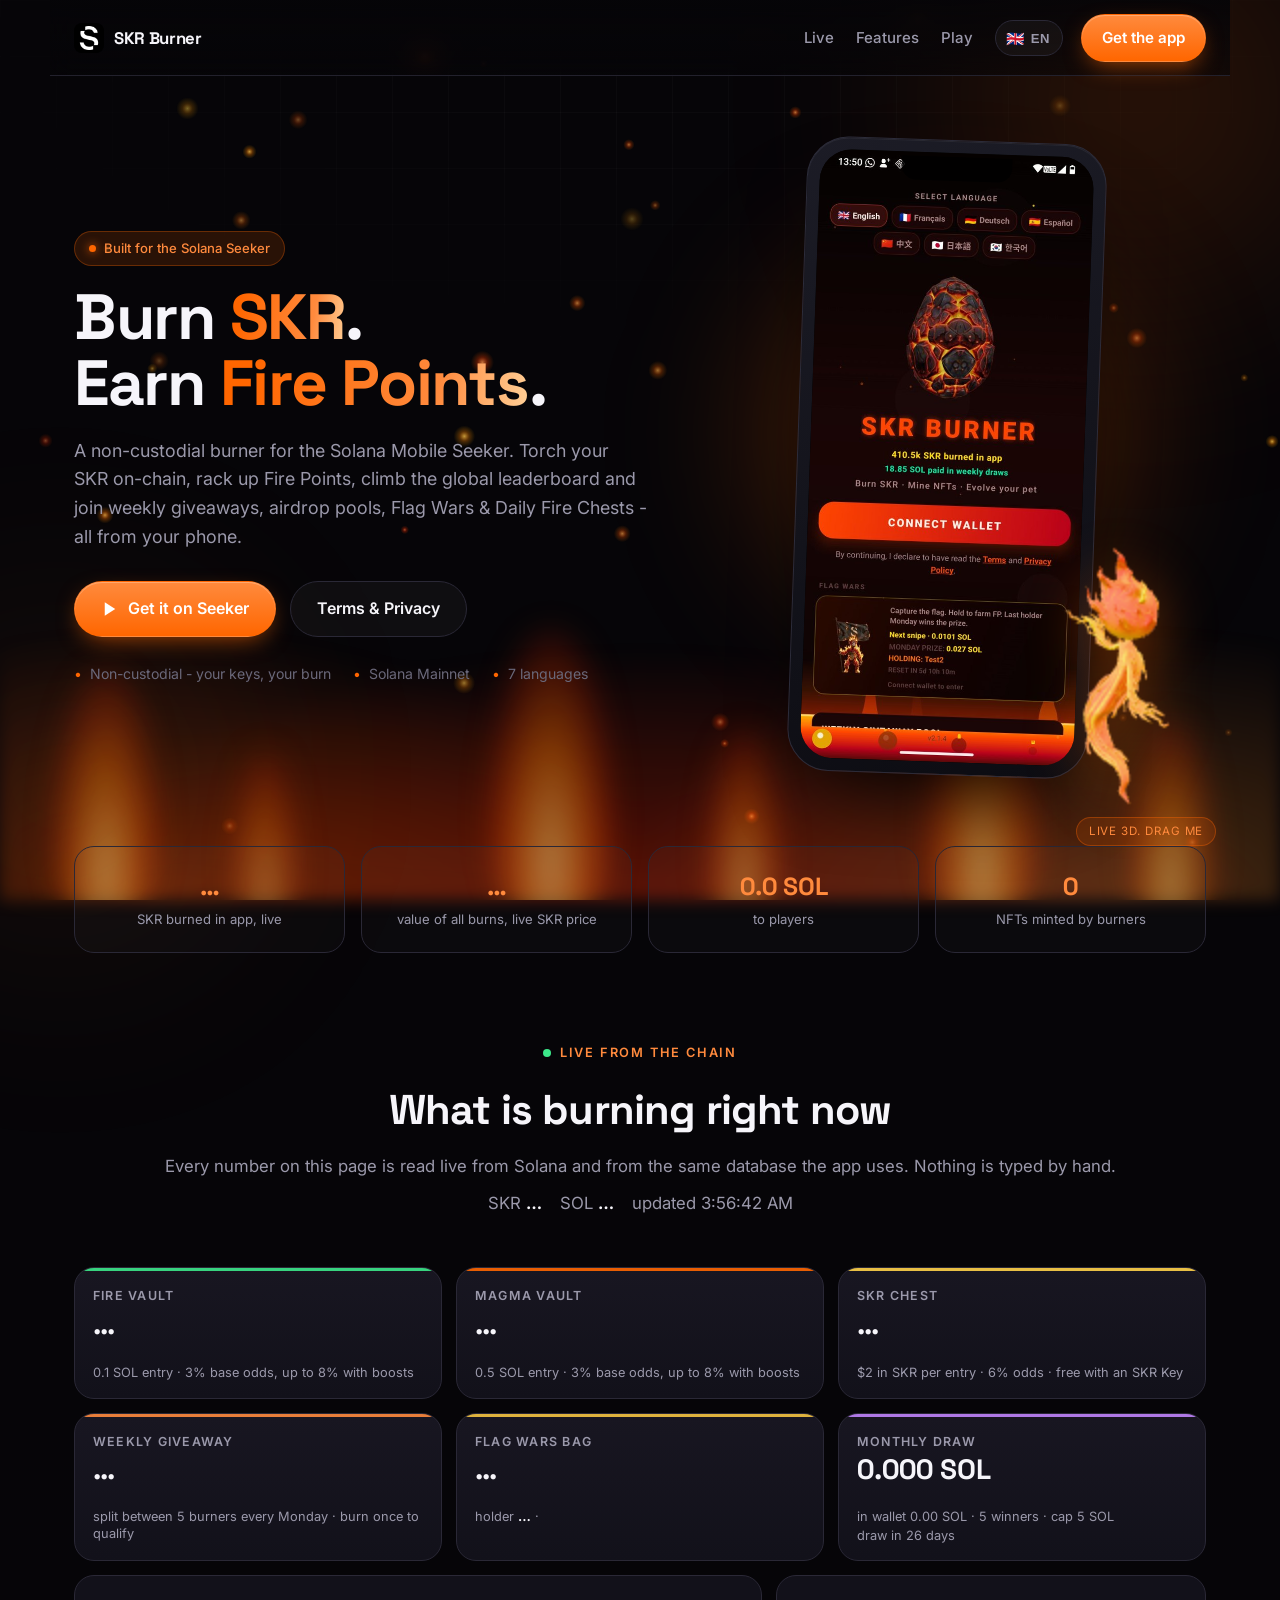
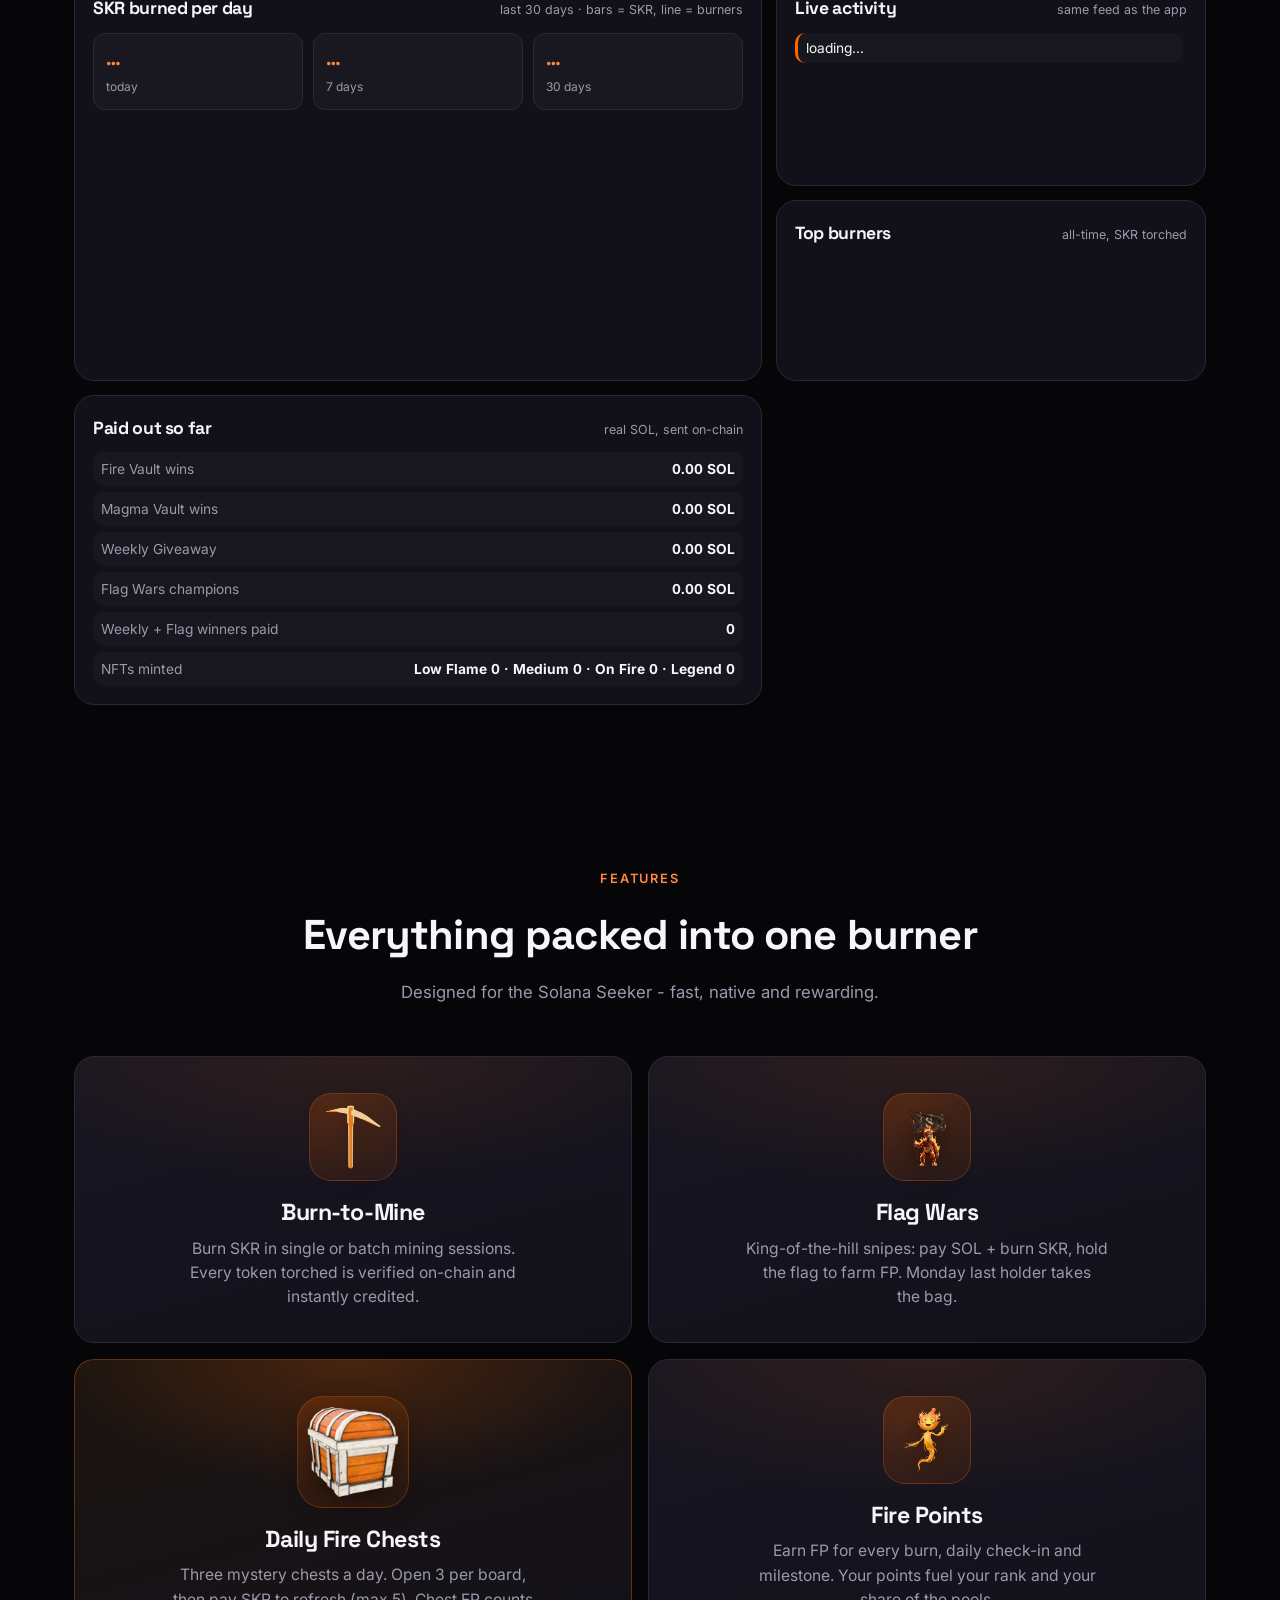
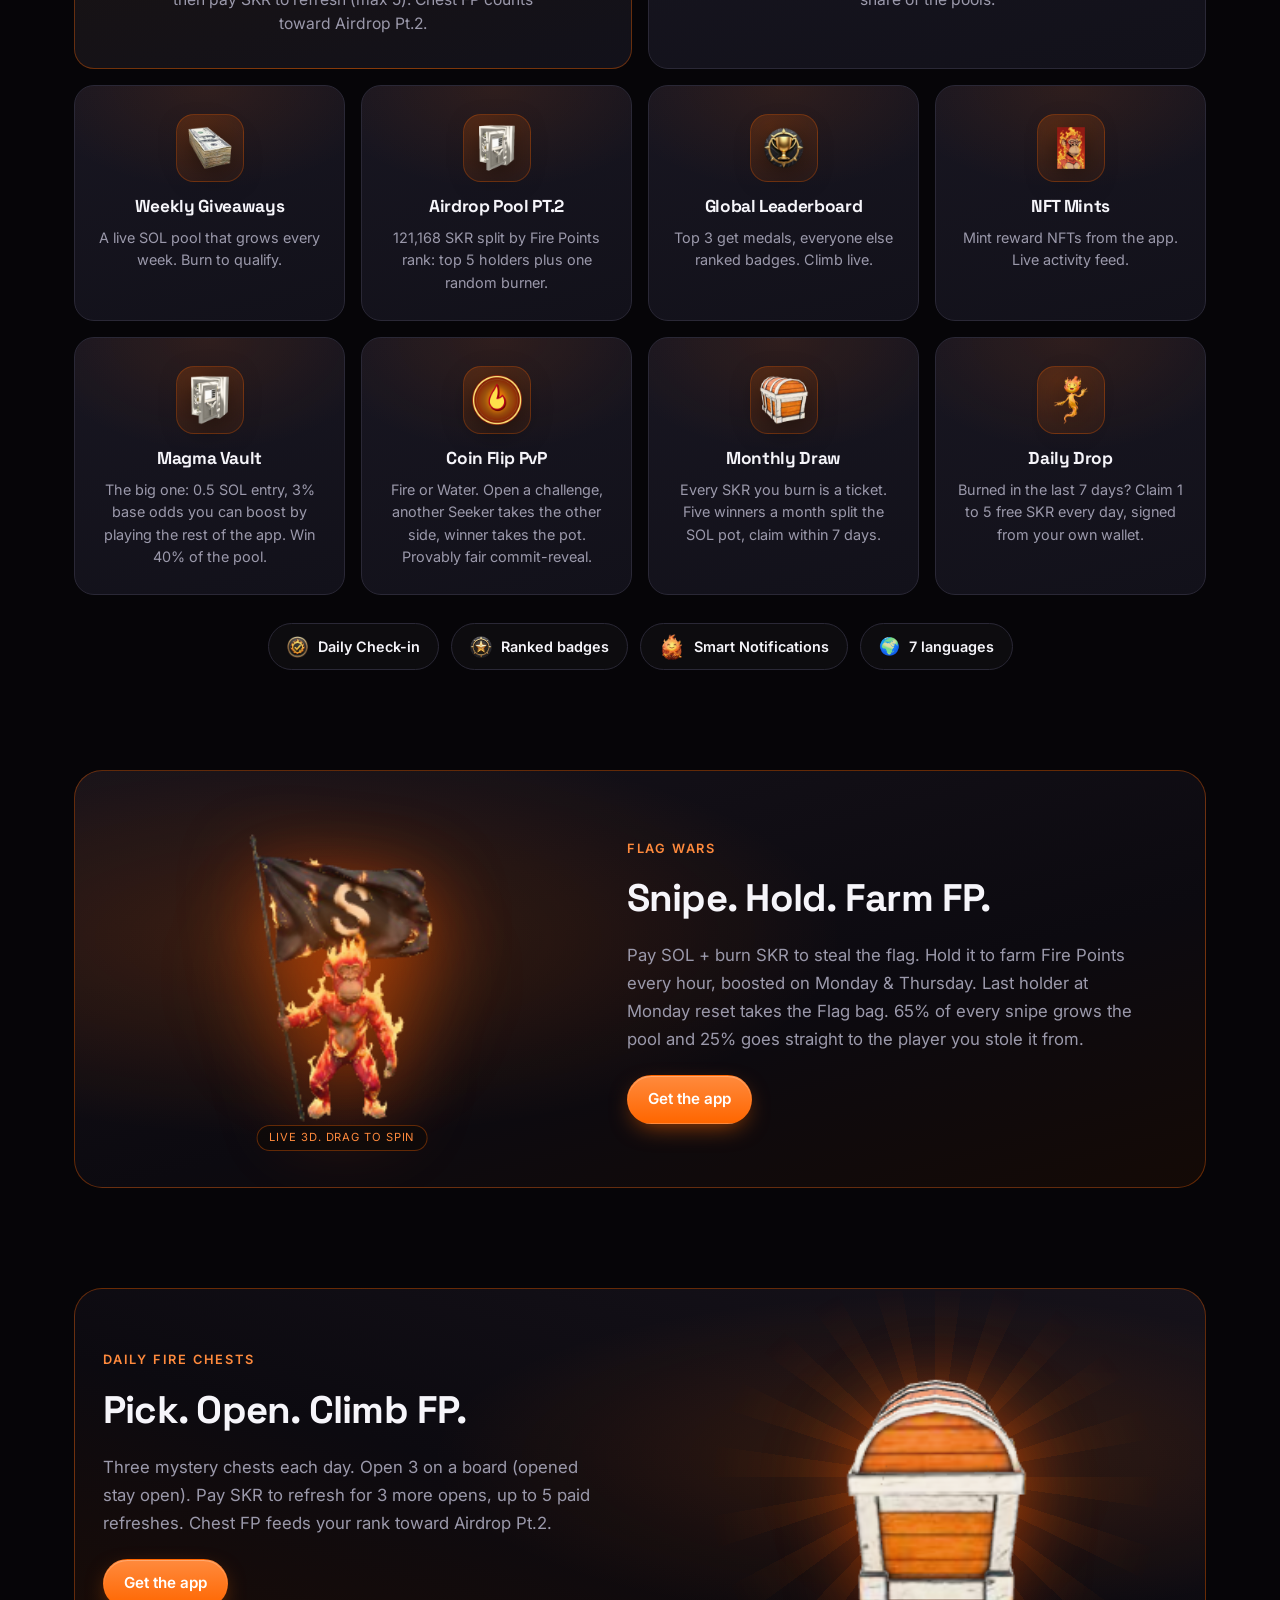
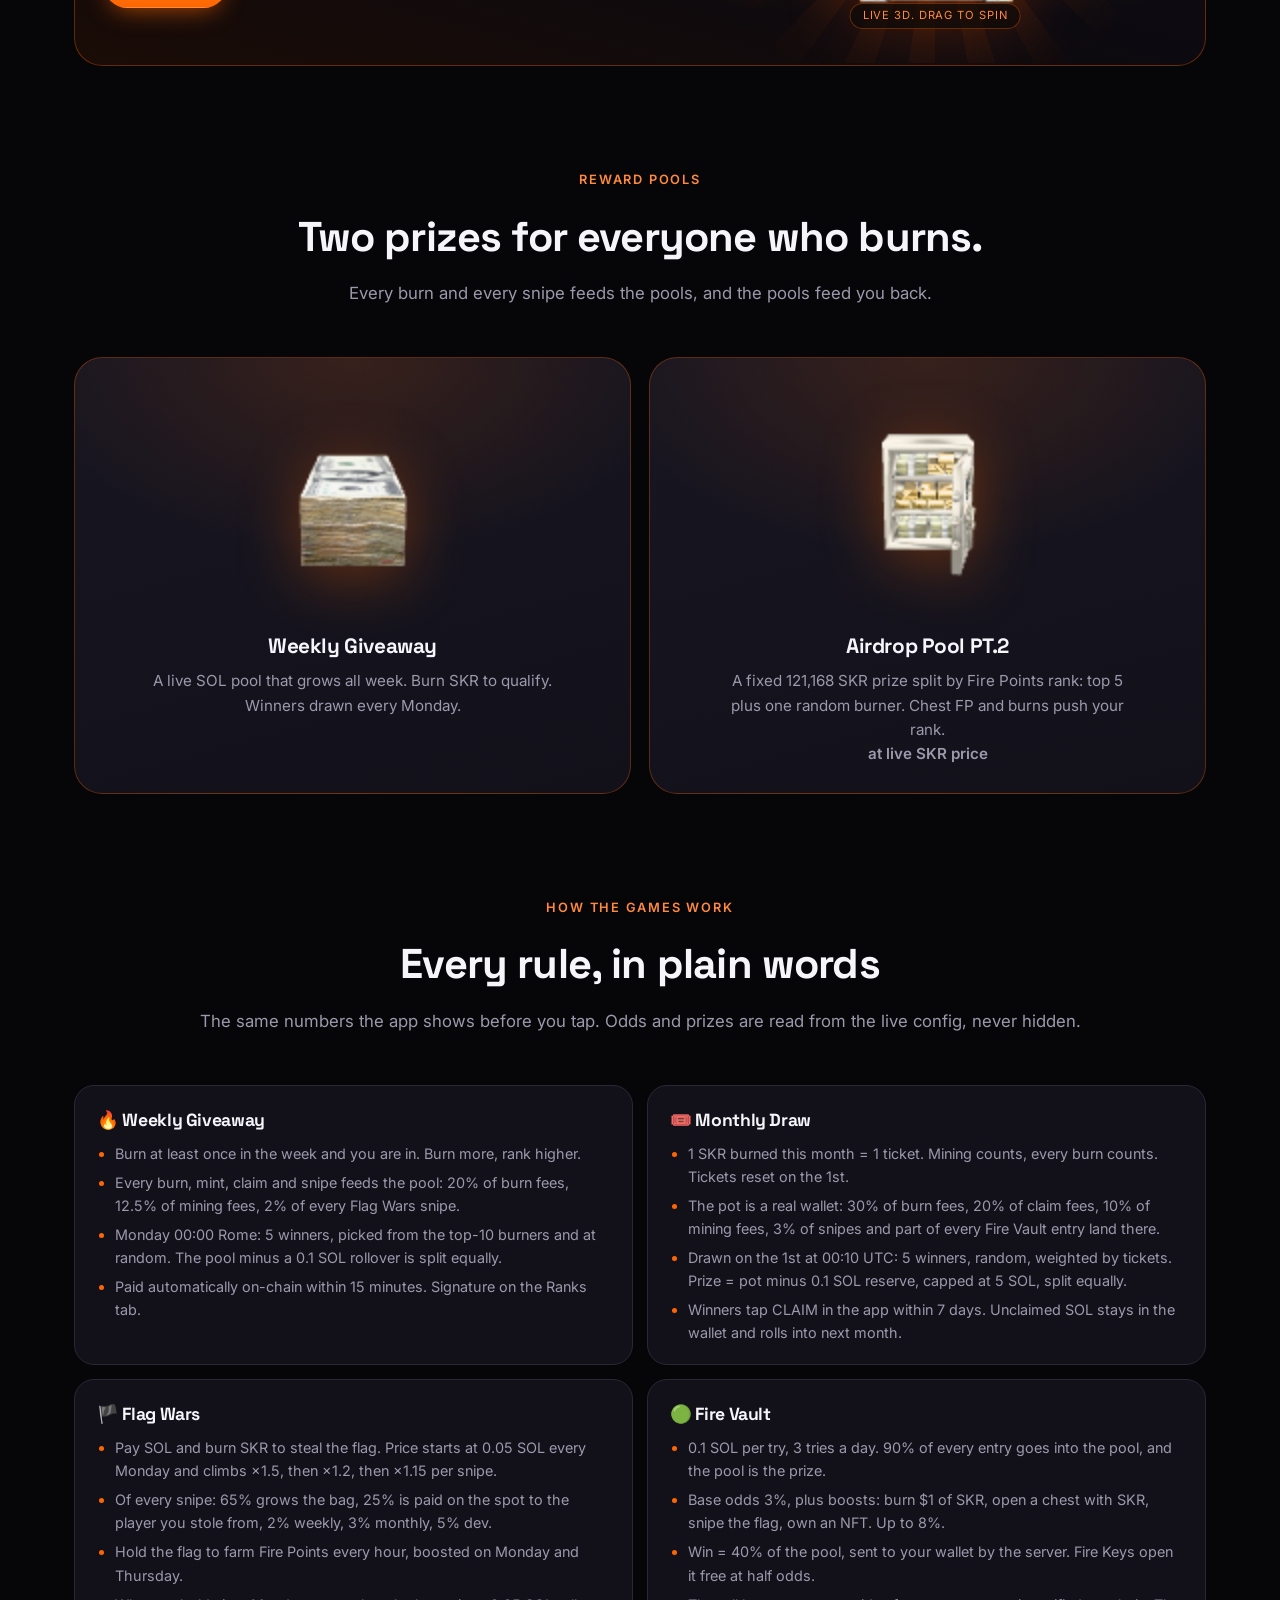
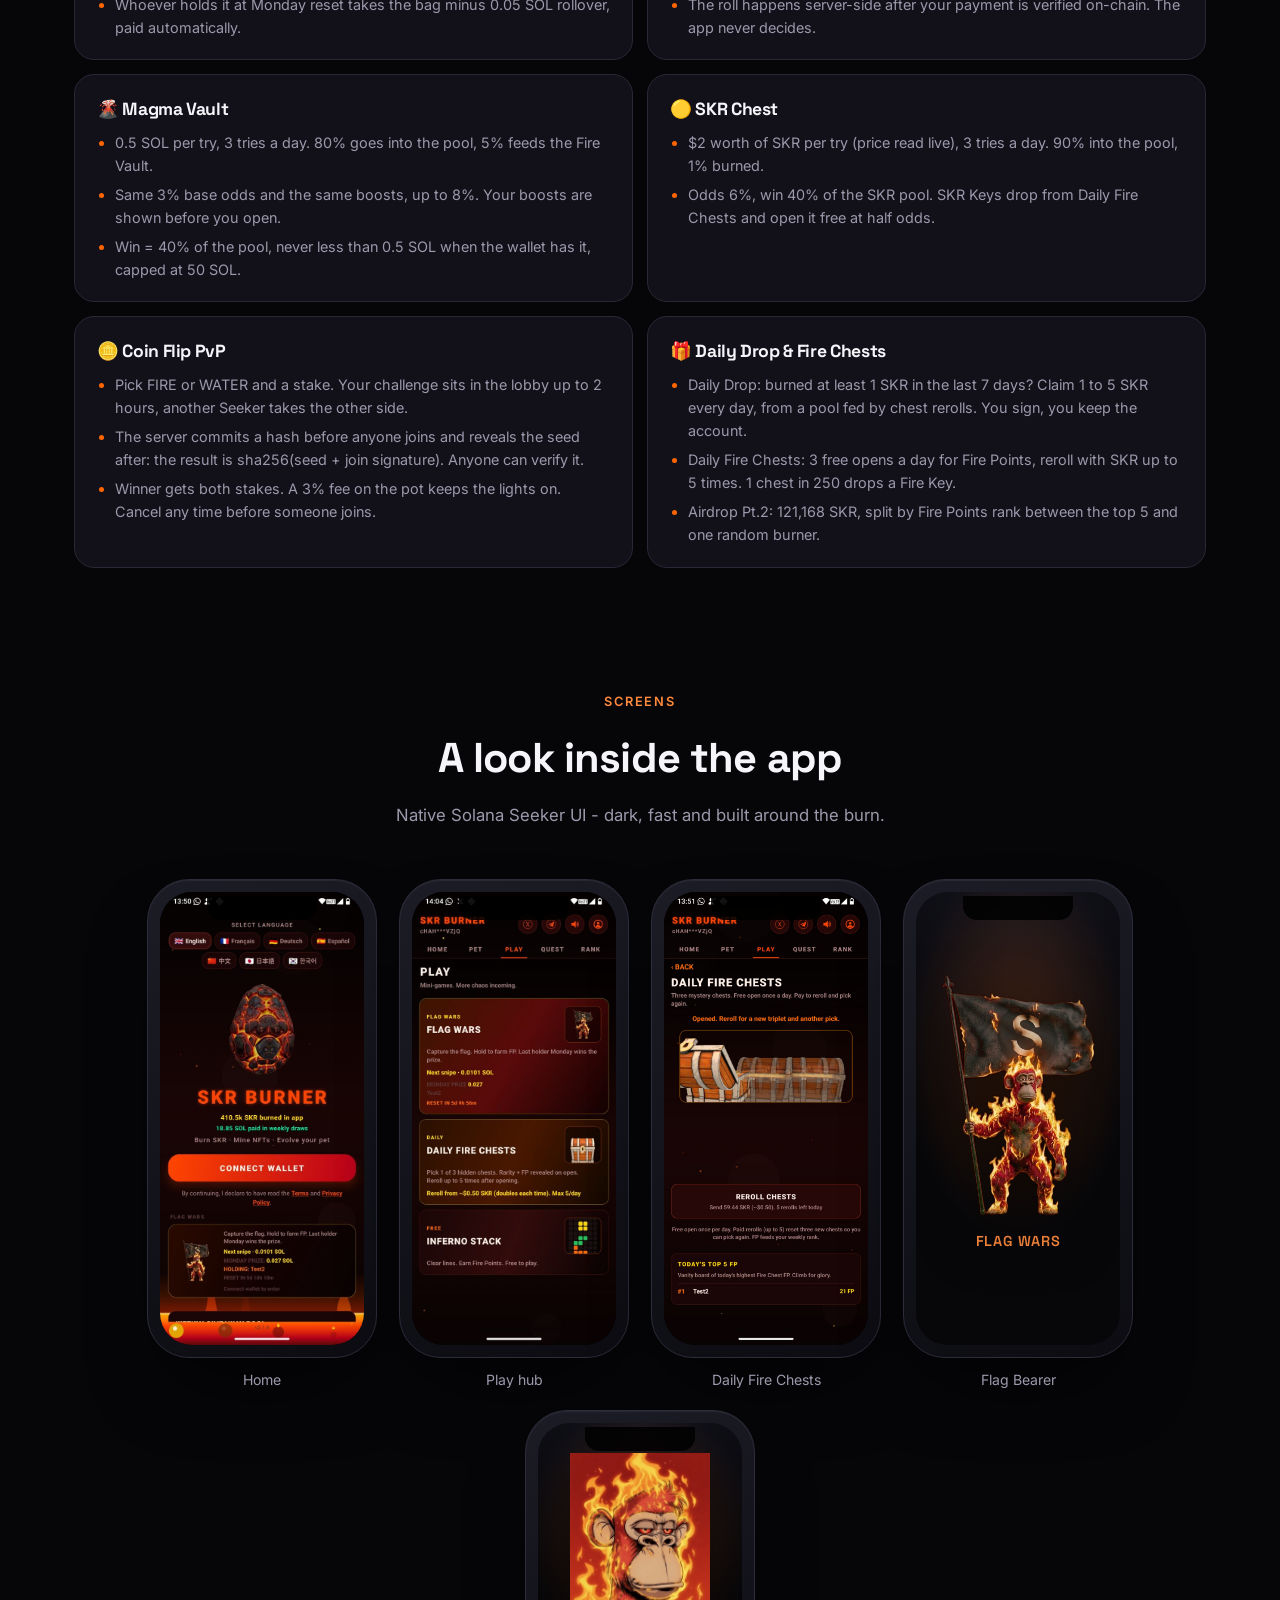
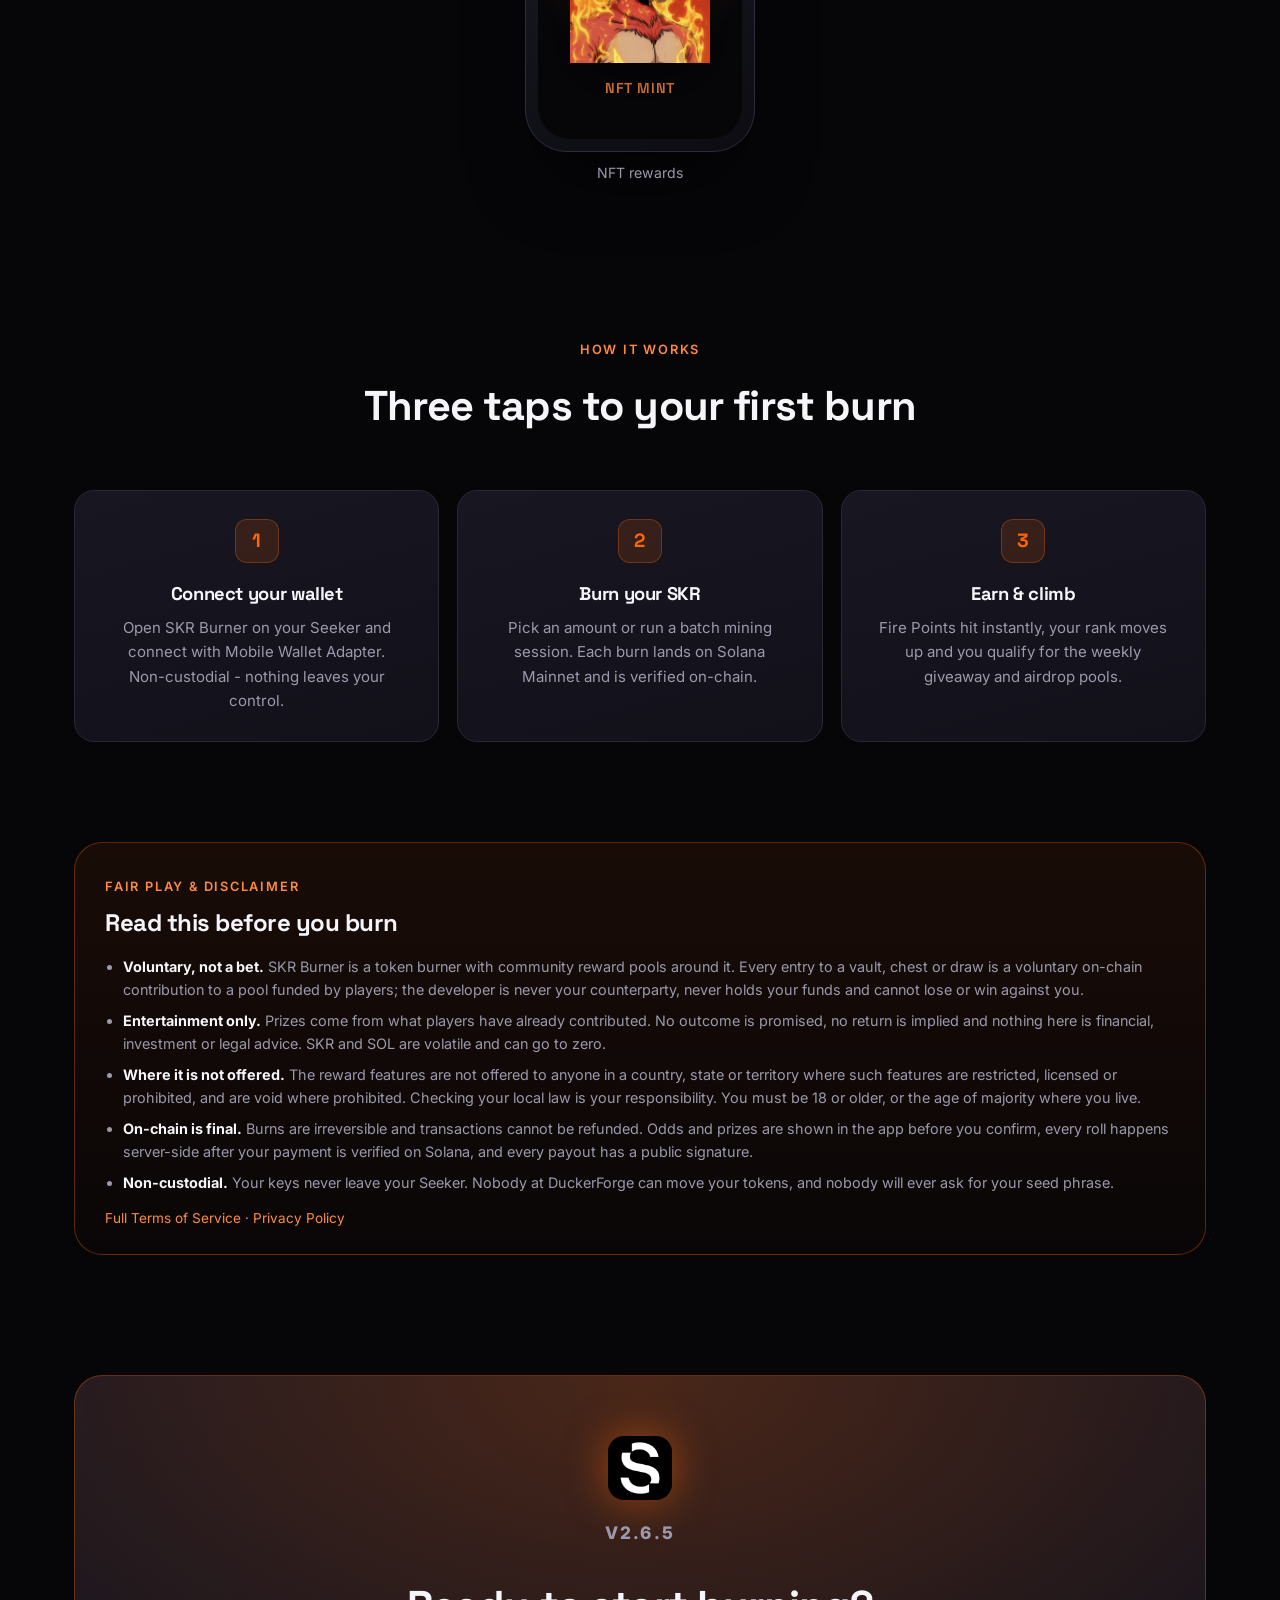
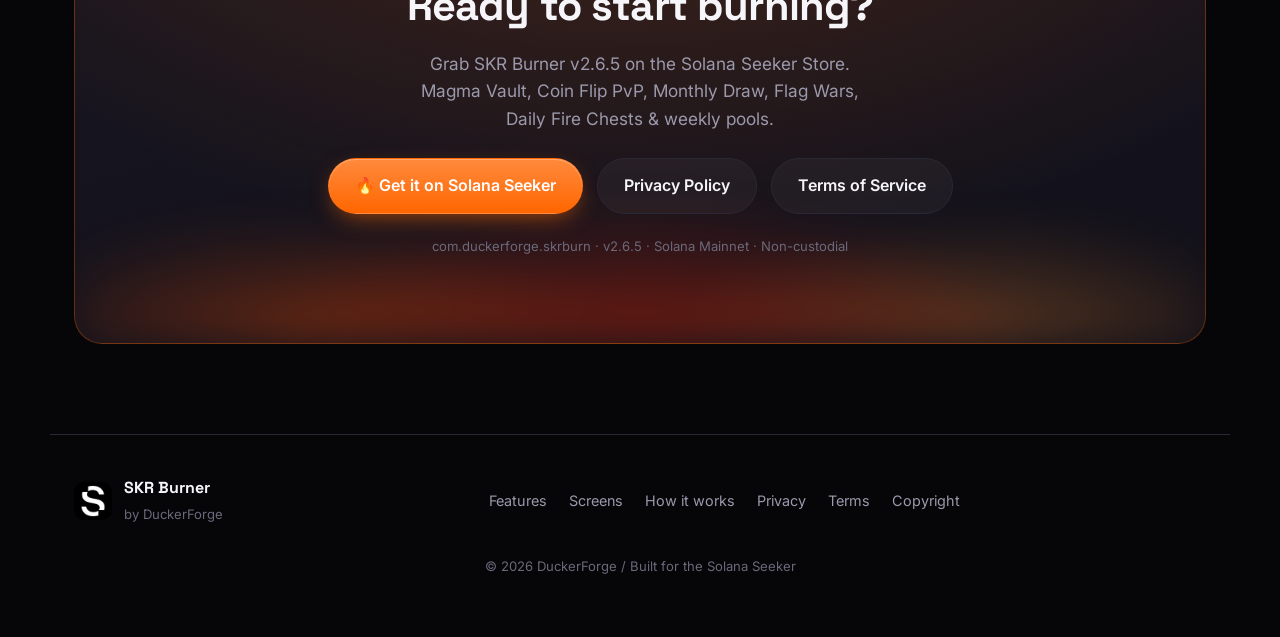
==== commit fadb1414: "v2.6.5: live stats from chain + RTDB, game rules, fair-play disclaimer, new features, skrburner.xyz " ====
--- a/index.html
+++ b/index.html
@@ -45,6 +45,7 @@
       <span class="nav__name">SKR&nbsp;Burner</span>
     </a>
     <nav class="nav__links" id="nav-links" aria-label="Primary">
+      <a href="#live" data-i18n="navLive">Live</a>
       <a href="#features" data-i18n="navFeatures">Features</a>
       <a href="#play" data-i18n="navPlay">Play</a>
     </nav>
@@ -129,11 +130,67 @@
     </section>
 
     <!-- TRUST STRIP -->
-    <section class="strip" aria-label="Highlights">
-      <div class="strip__item"><b>v2.1.5</b><span data-i18n="stripLatest">Latest release</span></div>
-      <div class="strip__item"><b data-i18n="stripOnchain">On-chain</b><span data-i18n="stripOnchainSub">Every burn verified</span></div>
-      <div class="strip__item"><b data-i18n="stripCustody">0 custody</b><span data-i18n="stripCustodySub">Wallet stays yours</span></div>
-      <div class="strip__item"><b data-i18n="stripWeekly">Weekly</b><span data-i18n="stripWeeklySub">Giveaways &amp; airdrops</span></div>
+    <section class="strip strip--live" aria-label="Live highlights">
+      <div class="strip__item"><b id="s-burned">…</b><span data-i18n="stripBurned">SKR burned in app, live</span></div>
+      <div class="strip__item"><b id="s-usd">…</b><span id="live-usd-note" data-i18n="stripUsd">value of all burns, live SKR price</span></div>
+      <div class="strip__item"><b id="s-paid">…</b><span id="s-paid-sub" data-i18n="stripPaid">SOL paid to players</span></div>
+      <div class="strip__item"><b id="s-nft">…</b><span data-i18n="stripNft">NFTs minted by burners</span></div>
+    </section>
+
+    <!-- LIVE: numbers straight from the chain and the app database -->
+    <section class="section section--live" id="live">
+      <div class="section__head reveal">
+        <span class="eyebrow"><span class="livedot"></span> <span data-i18n="liveEyebrow">Live from the chain</span></span>
+        <h2 data-i18n="liveTitle">What is burning right now</h2>
+        <p data-i18n="liveSub">Every number on this page is read live from Solana and from the same database the app uses. Nothing is typed by hand.</p>
+        <p class="live__meta"><span>SKR <b id="p-skr">…</b></span><span>SOL <b id="p-sol">…</b></span><span id="live-stamp">updating…</span></p>
+      </div>
+
+      <div class="poolgrid reveal">
+        <article class="pcard pcard--fv"><span class="pcard__k" data-i18n="lpFv">Fire Vault</span><b id="pool-fv">…</b><em id="pool-fv-usd"></em><small id="pool-fv-prize"></small><small data-i18n="lpFvSub">0.1 SOL entry · 3% base odds, up to 8% with boosts</small></article>
+        <article class="pcard pcard--mg"><span class="pcard__k" data-i18n="lpMg">Magma Vault</span><b id="pool-mg">…</b><em id="pool-mg-usd"></em><small id="pool-mg-prize"></small><small data-i18n="lpMgSub">0.5 SOL entry · 3% base odds, up to 8% with boosts</small></article>
+        <article class="pcard pcard--sc"><span class="pcard__k" data-i18n="lpSc">SKR Chest</span><b id="pool-sc">…</b><em id="pool-sc-usd"></em><small id="pool-sc-prize"></small><small data-i18n="lpScSub">$2 in SKR per entry · 6% odds · free with an SKR Key</small></article>
+        <article class="pcard pcard--wk"><span class="pcard__k" data-i18n="lpWk">Weekly Giveaway</span><b id="pool-wk">…</b><em id="pool-wk-usd"></em><small data-i18n="lpWkSub">split between 5 burners every Monday · burn once to qualify</small></article>
+        <article class="pcard pcard--cf"><span class="pcard__k" data-i18n="lpCf">Flag Wars bag</span><b id="pool-cf">…</b><em id="pool-cf-usd"></em><small><span data-i18n="lpCfHolder">holder</span> <strong id="flag-holder">…</strong> · <span id="flag-price"></span></small><small id="flag-week"></small></article>
+        <article class="pcard pcard--mo"><span class="pcard__k" data-i18n="lpMo">Monthly Draw</span><b id="pool-mo">…</b><em id="pool-mo-usd"></em><small id="pool-mo-sub"></small><small id="pool-mo-when"></small></article>
+      </div>
+
+      <div class="livegrid">
+        <div class="chartbox reveal">
+          <div class="chartbox__head">
+            <h3 data-i18n="chartTitle">SKR burned per day</h3>
+            <span data-i18n="chartSub">last 30 days · bars = SKR, line = burners</span>
+          </div>
+          <div class="chartstats">
+            <div><b id="c-today">…</b><span id="c-today-sub">today</span></div>
+            <div><b id="c-7">…</b><span id="c-7-sub">7 days</span></div>
+            <div><b id="c-30">…</b><span id="c-30-sub">30 days</span></div>
+          </div>
+          <svg id="burnchart" viewBox="0 0 900 260" preserveAspectRatio="none" role="img" aria-label="SKR burned per day, last 30 days"></svg>
+        </div>
+
+        <div class="feedbox reveal">
+          <div class="chartbox__head"><h3 data-i18n="feedTitle">Live activity</h3><span data-i18n="feedSub">same feed as the app</span></div>
+          <ul class="feed" id="livefeed"><li class="feed__row"><span class="feed__txt">loading…</span></li></ul>
+        </div>
+
+        <div class="topbox reveal">
+          <div class="chartbox__head"><h3 data-i18n="topTitle">Top burners</h3><span data-i18n="topSub">all-time, SKR torched</span></div>
+          <ol class="tb" id="topburners"></ol>
+        </div>
+
+        <div class="paidbox reveal">
+          <div class="chartbox__head"><h3 data-i18n="paidTitle">Paid out so far</h3><span data-i18n="paidSub">real SOL, sent on-chain</span></div>
+          <ul class="paid">
+            <li><span data-i18n="paidFv">Fire Vault wins</span><b id="paid-vault">…</b></li>
+            <li><span data-i18n="paidMg">Magma Vault wins</span><b id="paid-magma">…</b></li>
+            <li><span data-i18n="paidWk">Weekly Giveaway</span><b id="paid-weekly">…</b></li>
+            <li><span data-i18n="paidCf">Flag Wars champions</span><b id="paid-flag">…</b></li>
+            <li><span data-i18n="paidWinners">Weekly + Flag winners paid</span><b id="paid-winners">…</b></li>
+            <li><span data-i18n="paidNft">NFTs minted</span><b id="nft-tiers">…</b></li>
+          </ul>
+        </div>
+      </div>
     </section>
 
     <!-- FEATURES, bento, centered, real app icons -->
@@ -178,7 +235,7 @@
         <article class="fcard reveal">
           <div class="fcard__ico fcard__ico--sm"><img src="assets/ico-app-vault.png" alt="" width="256" height="256" /></div>
           <h3 data-i18n="featAirTitle">Airdrop Pool PT.2</h3>
-          <p data-i18n="featAirBody">Second rewards vault. Milestone alerts every 0.5 SOL.</p>
+          <p data-i18n="featAirBody">121,168 SKR split by Fire Points rank: top 5 holders plus one random burner.</p>
         </article>
 
         <article class="fcard reveal">
@@ -191,6 +248,30 @@
           <div class="fcard__ico fcard__ico--sm"><img src="assets/ico-app-nft.png" alt="" width="256" height="256" /></div>
           <h3 data-i18n="featNftTitle">NFT Mints</h3>
           <p data-i18n="featNftBody">Mint reward NFTs from the app. Live activity feed.</p>
+        </article>
+
+        <article class="fcard reveal">
+          <div class="fcard__ico fcard__ico--sm"><img src="assets/ico3d-vault.png" alt="" width="256" height="256" /></div>
+          <h3 data-i18n="featMagmaTitle">Magma Vault</h3>
+          <p data-i18n="featMagmaBody">The big one: 0.5 SOL entry, 3% base odds you can boost by playing the rest of the app. Win 40% of the pool.</p>
+        </article>
+
+        <article class="fcard reveal">
+          <div class="fcard__ico fcard__ico--sm"><img src="assets/ico-app-coin.png" alt="" width="256" height="256" /></div>
+          <h3 data-i18n="featFlipTitle">Coin Flip PvP</h3>
+          <p data-i18n="featFlipBody">Fire or Water. Open a challenge, another Seeker takes the other side, winner takes the pot. Provably fair commit-reveal.</p>
+        </article>
+
+        <article class="fcard reveal">
+          <div class="fcard__ico fcard__ico--sm"><img src="assets/ico3d-chest.png" alt="" width="256" height="256" /></div>
+          <h3 data-i18n="featMonthlyTitle">Monthly Draw</h3>
+          <p data-i18n="featMonthlyBody">Every SKR you burn is a ticket. Five winners a month split the SOL pot, claim within 7 days.</p>
+        </article>
+
+        <article class="fcard reveal">
+          <div class="fcard__ico fcard__ico--sm"><img src="assets/ico3d-flame.png" alt="" width="256" height="256" /></div>
+          <h3 data-i18n="featDropTitle">Daily Drop</h3>
+          <p data-i18n="featDropBody">Burned in the last 7 days? Claim 1 to 5 free SKR every day, signed from your own wallet.</p>
         </article>
       </div>
 
@@ -250,7 +331,7 @@
     <section class="section section--pools" id="pools">
       <div class="section__head reveal">
         <span class="eyebrow" data-i18n="poolsEyebrow">Reward pools</span>
-        <h2 data-i18n="poolsTitle">Two pools. Real SOL.</h2>
+        <h2 data-i18n="poolsTitle">Two prizes for everyone who burns.</h2>
         <p data-i18n="poolsSub">Every burn and every snipe feeds the pools, and the pools feed you back.</p>
       </div>
       <div class="pools">
@@ -261,7 +342,7 @@
             interaction-prompt="none" exposure="1.1" shadow-intensity="0"
             loading="lazy" reveal="auto"></model-viewer>
           <h3 data-i18n="poolWeeklyTitle">Weekly Giveaway</h3>
-          <p data-i18n="poolWeeklyBody">A live SOL pool that grows all week. Burn SKR to qualify. Winners drawn every Monday.</p>
+          <p data-i18n="poolWeeklyBody">A live SOL pool that grows all week. Burn SKR to qualify. Winners drawn every Monday.</p><p class="poolcard__live"><b id="pool-wk-2"></b></p>
         </div>
         <div class="poolcard reveal">
           <model-viewer class="mv mv--pool" src="assets/models/vault.glb"
@@ -270,8 +351,86 @@
             interaction-prompt="none" exposure="1.1" shadow-intensity="0"
             loading="lazy" reveal="auto"></model-viewer>
           <h3 data-i18n="poolAirTitle">Airdrop Pool PT.2</h3>
-          <p data-i18n="poolAirBody">The vault fills with every 0.5 SOL milestone. Chest FP and burns push your rank toward the airdrop.</p>
-        </div>
+          <p data-i18n="poolAirBody">A fixed 121,168 SKR prize split by Fire Points rank: top 5 plus one random burner. Chest FP and burns push your rank.</p><p class="poolcard__live"><b id="pool-air-usd"></b> <span data-i18n="poolAirLive">at live SKR price</span></p>
+        </div>
+      </div>
+    </section>
+
+    <!-- HOW EACH GAME WORKS -->
+    <section class="section section--rules" id="rules">
+      <div class="section__head reveal">
+        <span class="eyebrow" data-i18n="rulesEyebrow">How the games work</span>
+        <h2 data-i18n="rulesTitle">Every rule, in plain words</h2>
+        <p data-i18n="rulesSub">The same numbers the app shows before you tap. Odds and prizes are read from the live config, never hidden.</p>
+      </div>
+      <div class="rules">
+        <article class="rule reveal">
+          <h3>🔥 <span data-i18n="rWkT">Weekly Giveaway</span></h3>
+          <ul>
+            <li data-i18n="rWk1">Burn at least once in the week and you are in. Burn more, rank higher.</li>
+            <li data-i18n="rWk2">Every burn, mint, claim and snipe feeds the pool: 20% of burn fees, 12.5% of mining fees, 2% of every Flag Wars snipe.</li>
+            <li data-i18n="rWk3">Monday 00:00 Rome: 5 winners, picked from the top-10 burners and at random. The pool minus a 0.1 SOL rollover is split equally.</li>
+            <li data-i18n="rWk4">Paid automatically on-chain within 15 minutes. Signature on the Ranks tab.</li>
+          </ul>
+        </article>
+        <article class="rule reveal">
+          <h3>🎟️ <span data-i18n="rMoT">Monthly Draw</span></h3>
+          <ul>
+            <li data-i18n="rMo1">1 SKR burned this month = 1 ticket. Mining counts, every burn counts. Tickets reset on the 1st.</li>
+            <li data-i18n="rMo2">The pot is a real wallet: 30% of burn fees, 20% of claim fees, 10% of mining fees, 3% of snipes and part of every Fire Vault entry land there.</li>
+            <li data-i18n="rMo3">Drawn on the 1st at 00:10 UTC: 5 winners, random, weighted by tickets. Prize = pot minus 0.1 SOL reserve, capped at 5 SOL, split equally.</li>
+            <li data-i18n="rMo4">Winners tap CLAIM in the app within 7 days. Unclaimed SOL stays in the wallet and rolls into next month.</li>
+          </ul>
+        </article>
+        <article class="rule reveal">
+          <h3>🏴 <span data-i18n="rCfT">Flag Wars</span></h3>
+          <ul>
+            <li data-i18n="rCf1">Pay SOL and burn SKR to steal the flag. Price starts at 0.05 SOL every Monday and climbs ×1.5, then ×1.2, then ×1.15 per snipe.</li>
+            <li data-i18n="rCf2">Of every snipe: 65% grows the bag, 25% is paid on the spot to the player you stole from, 2% weekly, 3% monthly, 5% dev.</li>
+            <li data-i18n="rCf3">Hold the flag to farm Fire Points every hour, boosted on Monday and Thursday.</li>
+            <li data-i18n="rCf4">Whoever holds it at Monday reset takes the bag minus 0.05 SOL rollover, paid automatically.</li>
+          </ul>
+        </article>
+        <article class="rule reveal">
+          <h3>🟢 <span data-i18n="rFvT">Fire Vault</span></h3>
+          <ul>
+            <li data-i18n="rFv1">0.1 SOL per try, 3 tries a day. 90% of every entry goes into the pool, and the pool is the prize.</li>
+            <li data-i18n="rFv2">Base odds 3%, plus boosts: burn $1 of SKR, open a chest with SKR, snipe the flag, own an NFT. Up to 8%.</li>
+            <li data-i18n="rFv3">Win = 40% of the pool, sent to your wallet by the server. Fire Keys open it free at half odds.</li>
+            <li data-i18n="rFv4">The roll happens server-side after your payment is verified on-chain. The app never decides.</li>
+          </ul>
+        </article>
+        <article class="rule reveal">
+          <h3>🌋 <span data-i18n="rMgT">Magma Vault</span></h3>
+          <ul>
+            <li data-i18n="rMg1">0.5 SOL per try, 3 tries a day. 80% goes into the pool, 5% feeds the Fire Vault.</li>
+            <li data-i18n="rMg2">Same 3% base odds and the same boosts, up to 8%. Your boosts are shown before you open.</li>
+            <li data-i18n="rMg3">Win = 40% of the pool, never less than 0.5 SOL when the wallet has it, capped at 50 SOL.</li>
+          </ul>
+        </article>
+        <article class="rule reveal">
+          <h3>🟡 <span data-i18n="rScT">SKR Chest</span></h3>
+          <ul>
+            <li data-i18n="rSc1">$2 worth of SKR per try (price read live), 3 tries a day. 90% into the pool, 1% burned.</li>
+            <li data-i18n="rSc2">Odds 6%, win 40% of the SKR pool. SKR Keys drop from Daily Fire Chests and open it free at half odds.</li>
+          </ul>
+        </article>
+        <article class="rule reveal">
+          <h3>🪙 <span data-i18n="rFlT">Coin Flip PvP</span></h3>
+          <ul>
+            <li data-i18n="rFl1">Pick FIRE or WATER and a stake. Your challenge sits in the lobby up to 2 hours, another Seeker takes the other side.</li>
+            <li data-i18n="rFl2">The server commits a hash before anyone joins and reveals the seed after: the result is sha256(seed + join signature). Anyone can verify it.</li>
+            <li data-i18n="rFl3">Winner gets both stakes. A 3% fee on the pot keeps the lights on. Cancel any time before someone joins.</li>
+          </ul>
+        </article>
+        <article class="rule reveal">
+          <h3>🎁 <span data-i18n="rDrT">Daily Drop &amp; Fire Chests</span></h3>
+          <ul>
+            <li data-i18n="rDr1">Daily Drop: burned at least 1 SKR in the last 7 days? Claim 1 to 5 SKR every day, from a pool fed by chest rerolls. You sign, you keep the account.</li>
+            <li data-i18n="rDr2">Daily Fire Chests: 3 free opens a day for Fire Points, reroll with SKR up to 5 times. 1 chest in 250 drops a Fire Key.</li>
+            <li data-i18n="rDr3">Airdrop Pt.2: 121,168 SKR, split by Fire Points rank between the top 5 and one random burner.</li>
+          </ul>
+        </article>
       </div>
     </section>
 
@@ -354,23 +513,39 @@
     </section>
 
     <!-- DOWNLOAD CTA -->
+    <!-- FAIR PLAY & DISCLAIMER -->
+    <section class="section section--legal" id="fairplay">
+      <div class="legalbox reveal">
+        <span class="eyebrow" data-i18n="fpEyebrow">Fair play &amp; disclaimer</span>
+        <h2 data-i18n="fpTitle">Read this before you burn</h2>
+        <ul class="legal__list">
+          <li data-i18n="fp1"><b>Voluntary, not a bet.</b> SKR Burner is a token burner with community reward pools around it. Every entry to a vault, chest or draw is a voluntary on-chain contribution to a pool funded by players; the developer is never your counterparty, never holds your funds and cannot lose or win against you.</li>
+          <li data-i18n="fp2"><b>Entertainment only.</b> Prizes come from what players have already contributed. No outcome is promised, no return is implied and nothing here is financial, investment or legal advice. SKR and SOL are volatile and can go to zero.</li>
+          <li data-i18n="fp3"><b>Where it is not offered.</b> The reward features are not offered to anyone in a country, state or territory where such features are restricted, licensed or prohibited, and are void where prohibited. Checking your local law is your responsibility. You must be 18 or older, or the age of majority where you live.</li>
+          <li data-i18n="fp4"><b>On-chain is final.</b> Burns are irreversible and transactions cannot be refunded. Odds and prizes are shown in the app before you confirm, every roll happens server-side after your payment is verified on Solana, and every payout has a public signature.</li>
+          <li data-i18n="fp5"><b>Non-custodial.</b> Your keys never leave your Seeker. Nobody at DuckerForge can move your tokens, and nobody will ever ask for your seed phrase.</li>
+        </ul>
+        <p class="legal__more"><a href="terms.html" data-i18n="fpTerms">Full Terms of Service</a> · <a href="privacy.html" data-i18n="fpPrivacy">Privacy Policy</a></p>
+      </div>
+    </section>
+
     <section class="cta" id="download">
       <div class="cta__inner reveal">
         <div class="cta__flames" aria-hidden="true"></div>
         <img src="assets/logo.jpg" alt="SKR Burner" class="cta__logo" />
-        <p class="cta__ver">v2.1.5</p>
+        <p class="cta__ver">v2.6.5</p>
         <h2 data-i18n="ctaTitle">Ready to start burning?</h2>
         <p data-i18n="ctaBody">
-          Grab SKR Burner v2.1.5 on the Solana Seeker Store. Flag Wars, Daily Fire Chests, burns &amp; weekly pools.
+          Grab SKR Burner v2.6.5 on the Solana Seeker Store. Magma Vault, Coin Flip PvP, Monthly Draw, Flag Wars, Daily Fire Chests &amp; weekly pools.
         </p>
         <div class="cta__btns">
-          <a class="btn btn--primary btn--lg" href="https://store.solanamobile.com/" rel="noopener" target="_blank">
+          <a class="btn btn--primary btn--lg" href="https://store.solanamobile.com/" rel="noopener" target="_blank" data-store-link>
             <span data-i18n="ctaStore">🔥 Get it on Solana Seeker</span>
           </a>
           <a class="btn btn--ghost btn--lg" href="privacy.html" data-i18n="ctaPrivacy">Privacy Policy</a>
           <a class="btn btn--ghost btn--lg" href="terms.html" data-i18n="ctaTerms">Terms of Service</a>
         </div>
-        <p class="cta__fine">com.duckerforge.skrburn · v2.1.5 · Solana Mainnet · Non-custodial</p>
+        <p class="cta__fine">com.duckerforge.skrburn · v2.6.5 · Solana Mainnet · Non-custodial</p>
       </div>
     </section>
   </main>
@@ -396,5 +571,6 @@
 
   <script src="i18n.js" defer></script>
   <script src="script.js" defer></script>
+  <script src="live.js" defer></script>
 </body>
 </html>
--- a/styles.css
+++ b/styles.css
@@ -694,3 +694,84 @@
   .reveal { opacity: 1; transform: none; transition: none; }
   html { scroll-behavior: auto; }
 }
+
+/* ===========================================================
+   LIVE section (v2.6.5) — pools, chart, feed, rules, disclaimer
+   =========================================================== */
+.strip--live .strip__item b { font-size: 1.55rem; color: var(--orange-2); font-variant-numeric: tabular-nums; }
+.section--live { padding-top: 56px; }
+.livedot { display: inline-block; width: 8px; height: 8px; border-radius: 50%; background: #3CE88A; box-shadow: 0 0 0 0 rgba(60,232,138,0.6); animation: livepulse 1.6s infinite; vertical-align: middle; margin-right: 4px; }
+@keyframes livepulse { 0% { box-shadow: 0 0 0 0 rgba(60,232,138,0.6); } 70% { box-shadow: 0 0 0 9px rgba(60,232,138,0); } 100% { box-shadow: 0 0 0 0 rgba(60,232,138,0); } }
+.live__meta { display: flex; gap: 18px; justify-content: center; flex-wrap: wrap; margin-top: 10px; font-size: 0.82rem; color: var(--muted); }
+.live__meta b { color: var(--txt); font-variant-numeric: tabular-nums; }
+
+.poolgrid { display: grid; grid-template-columns: repeat(3, 1fr); gap: 14px; margin-top: 26px; }
+.pcard { position: relative; background: linear-gradient(180deg, var(--card-2), var(--card)); border: 1px solid var(--line-solid); border-radius: var(--radius); padding: 18px 18px 16px; display: flex; flex-direction: column; gap: 2px; overflow: hidden; transition: transform .3s var(--ease), border-color .3s; }
+.pcard:hover { transform: translateY(-4px); }
+.pcard::before { content: ""; position: absolute; inset: 0 auto auto 0; width: 100%; height: 3px; background: var(--pc, var(--orange)); opacity: .9; }
+.pcard--fv { --pc: #3CE88A; } .pcard--mg { --pc: #ff6600; } .pcard--sc { --pc: #FFD24A; } .pcard--wk { --pc: #ff8a3d; } .pcard--cf { --pc: #f5c542; } .pcard--mo { --pc: #c084fc; }
+.pcard__k { font-size: .78rem; letter-spacing: .1em; text-transform: uppercase; color: var(--muted); font-weight: 600; }
+.pcard b { font-family: "Space Grotesk"; font-size: 1.75rem; line-height: 1.15; color: var(--txt); font-variant-numeric: tabular-nums; }
+.pcard em { font-style: normal; color: var(--pc, var(--orange-2)); font-weight: 600; font-size: .95rem; min-height: 1.2em; }
+.pcard small { color: var(--muted); font-size: .8rem; line-height: 1.35; }
+.pcard small strong { color: var(--txt); }
+
+.livegrid { display: grid; grid-template-columns: 1.6fr 1fr; gap: 14px; margin-top: 14px; }
+.chartbox, .feedbox, .topbox, .paidbox { background: var(--card); border: 1px solid var(--line-solid); border-radius: var(--radius); padding: 18px; min-width: 0; }
+.chartbox { grid-row: span 2; }
+.chartbox__head { display: flex; justify-content: space-between; align-items: baseline; gap: 10px; flex-wrap: wrap; margin-bottom: 10px; }
+.chartbox__head h3 { font-size: 1.1rem; }
+.chartbox__head span { font-size: .78rem; color: var(--muted); }
+.chartstats { display: grid; grid-template-columns: repeat(3, 1fr); gap: 10px; margin: 6px 0 12px; }
+.chartstats div { background: rgba(255,255,255,0.03); border: 1px solid var(--line-solid); border-radius: 12px; padding: 10px 12px; }
+.chartstats b { display: block; font-family: "Space Grotesk"; font-size: 1.15rem; color: var(--orange-2); font-variant-numeric: tabular-nums; }
+.chartstats span { font-size: .75rem; color: var(--muted); }
+#burnchart { width: 100%; height: 240px; display: block; }
+#burnchart .cbar { transition: opacity .2s; }
+#burnchart .cbar:hover { opacity: .75; }
+
+.feed { list-style: none; display: flex; flex-direction: column; gap: 6px; max-height: 330px; overflow: auto; padding-right: 4px; }
+.feed__row { display: flex; gap: 10px; align-items: baseline; font-size: .86rem; line-height: 1.35; padding: 6px 8px; border-radius: 10px; background: rgba(255,255,255,0.025); border-left: 3px solid var(--fc, var(--orange)); }
+.feed__row--fire { --fc: #ff6600; } .feed__row--gold { --fc: #f5c542; } .feed__row--win { --fc: #3CE88A; background: rgba(60,232,138,0.07); } .feed__row--green { --fc: #3CE88A; } .feed__row--ember { --fc: #ff8a3d; }
+.feed__ago { color: var(--muted-2); font-size: .72rem; min-width: 30px; font-variant-numeric: tabular-nums; }
+.feed__txt { color: var(--txt); }
+
+.tb { list-style: none; display: flex; flex-direction: column; gap: 4px; }
+.tb li { display: flex; align-items: center; gap: 10px; font-size: .88rem; padding: 5px 8px; border-radius: 10px; background: rgba(255,255,255,0.025); }
+.tb__rank { min-width: 28px; text-align: center; color: var(--orange-2); font-weight: 700; font-size: .8rem; }
+.tb__name { flex: 1; overflow: hidden; text-overflow: ellipsis; white-space: nowrap; }
+.tb__val { color: var(--orange-2); font-variant-numeric: tabular-nums; font-weight: 600; }
+
+.paid { list-style: none; display: flex; flex-direction: column; gap: 6px; }
+.paid li { display: flex; justify-content: space-between; gap: 10px; font-size: .86rem; padding: 6px 8px; border-radius: 10px; background: rgba(255,255,255,0.025); }
+.paid li span { color: var(--muted); }
+.paid li b { color: var(--txt); font-variant-numeric: tabular-nums; text-align: right; }
+.poolcard__live { margin-top: 8px; color: var(--orange-2); font-weight: 600; font-size: .95rem; }
+
+.section--rules { padding-top: 20px; }
+.rules { display: grid; grid-template-columns: repeat(2, 1fr); gap: 14px; }
+.rule { background: var(--card); border: 1px solid var(--line-solid); border-radius: var(--radius); padding: 20px 22px; }
+.rule h3 { font-size: 1.1rem; margin-bottom: 8px; }
+.rule ul { padding-left: 18px; color: var(--muted); font-size: .9rem; display: flex; flex-direction: column; gap: 6px; }
+.rule li::marker { color: var(--orange); }
+
+.section--legal { padding-top: 20px; }
+.legalbox { background: linear-gradient(180deg, rgba(255,102,0,0.08), rgba(255,102,0,0.02)); border: 1px solid rgba(255,102,0,0.35); border-radius: var(--radius-lg); padding: 30px 30px 24px; }
+.legalbox h2 { font-size: 1.5rem; margin: 6px 0 12px; }
+.legal__list { padding-left: 18px; color: var(--muted); font-size: .9rem; display: flex; flex-direction: column; gap: 8px; }
+.legal__list b { color: var(--txt); }
+.legal__more { margin-top: 14px; font-size: .85rem; color: var(--muted); }
+.legal__more a { color: var(--orange-2); }
+
+@media (max-width: 900px) {
+  .poolgrid { grid-template-columns: 1fr 1fr; }
+  .livegrid { grid-template-columns: 1fr; }
+  .chartbox { grid-row: auto; }
+  .rules { grid-template-columns: 1fr; }
+}
+@media (max-width: 560px) {
+  .poolgrid { grid-template-columns: 1fr; }
+  .chartstats { grid-template-columns: 1fr 1fr 1fr; gap: 6px; }
+  .chartstats b { font-size: 1rem; }
+  .legalbox { padding: 22px 18px; }
+}
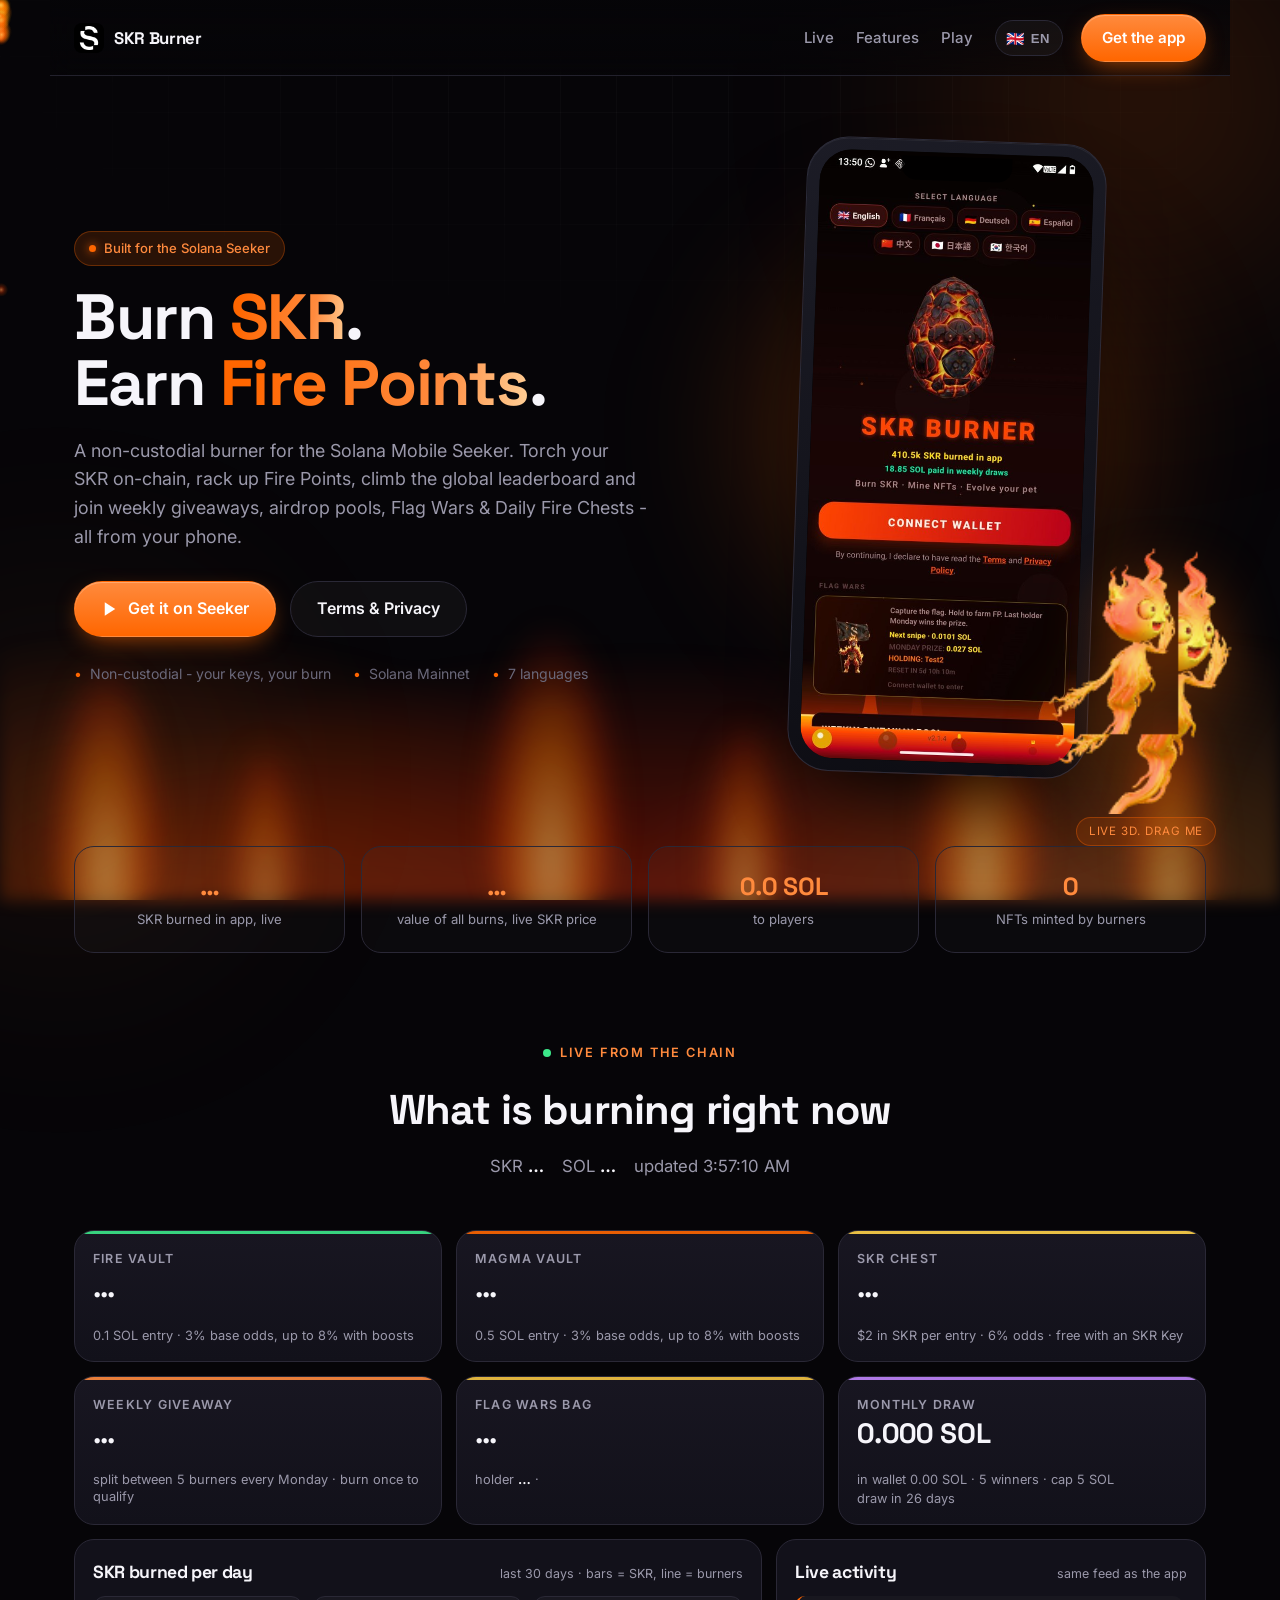
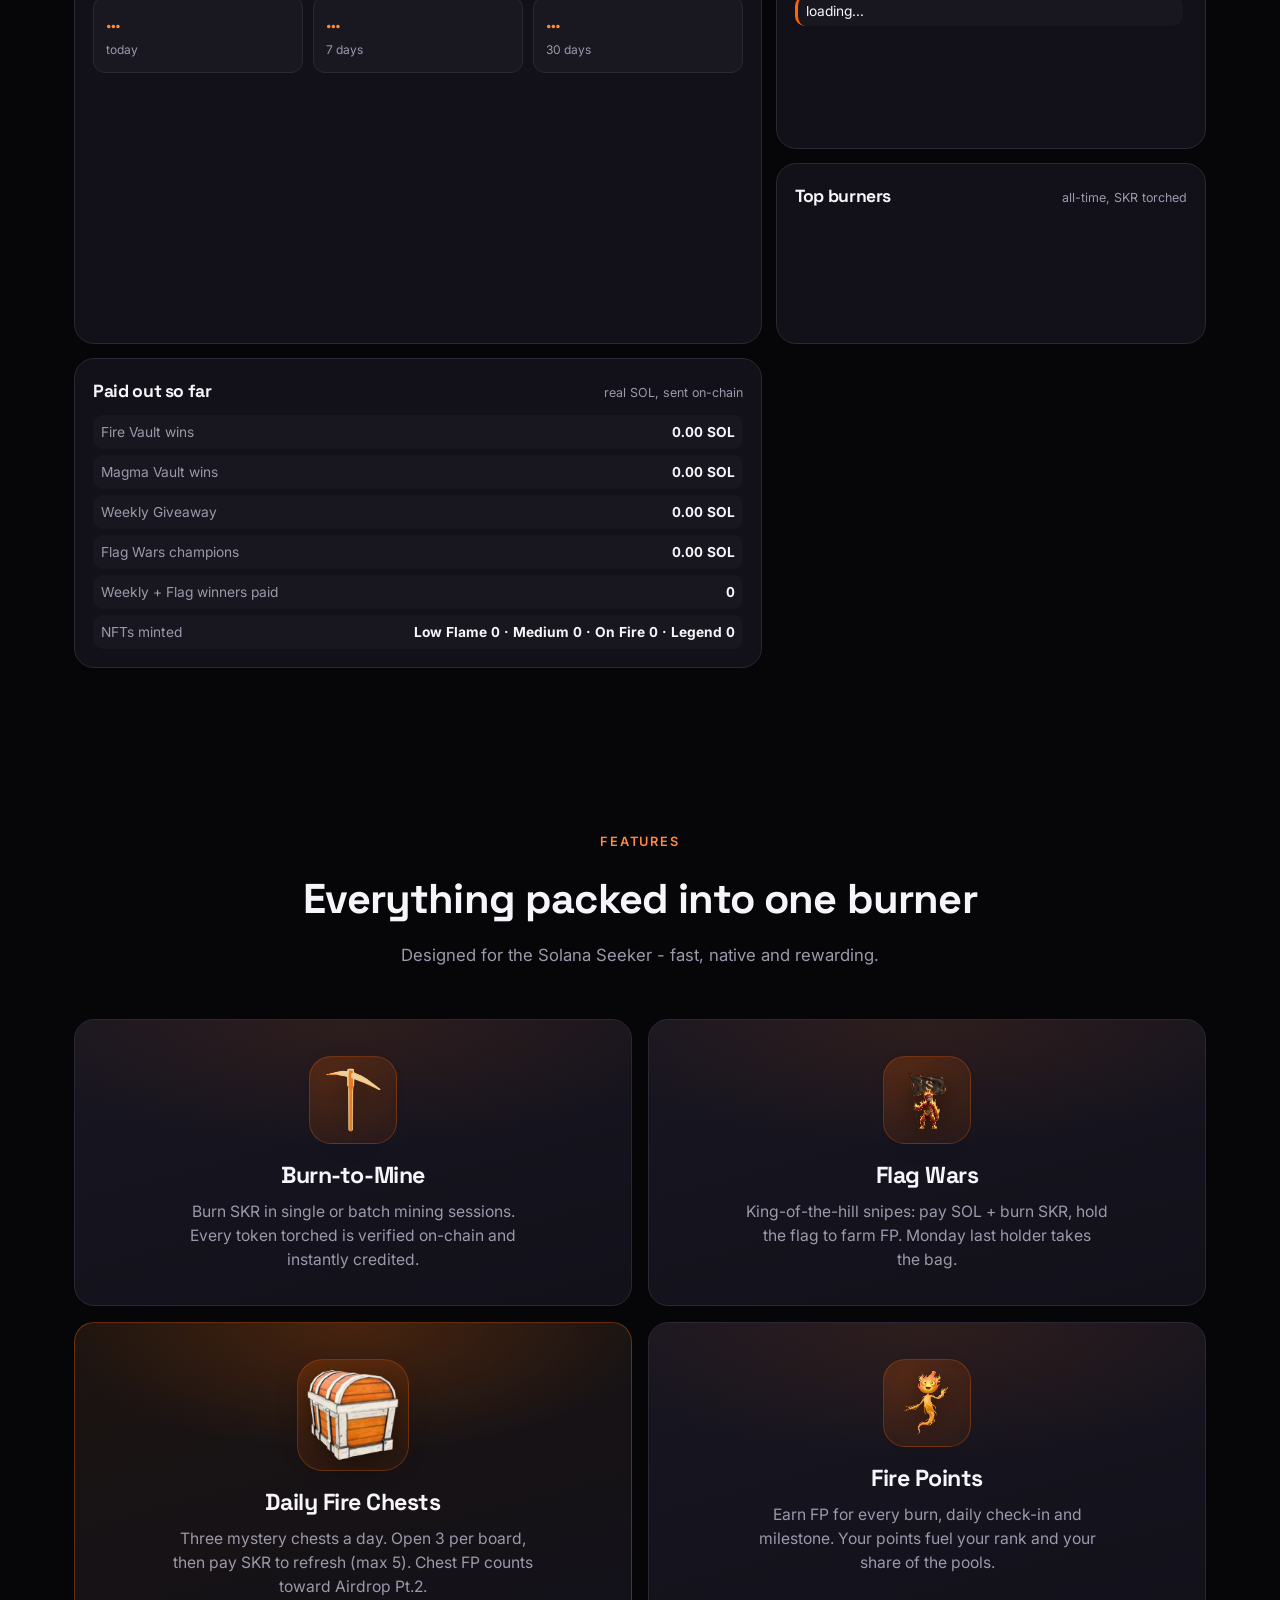
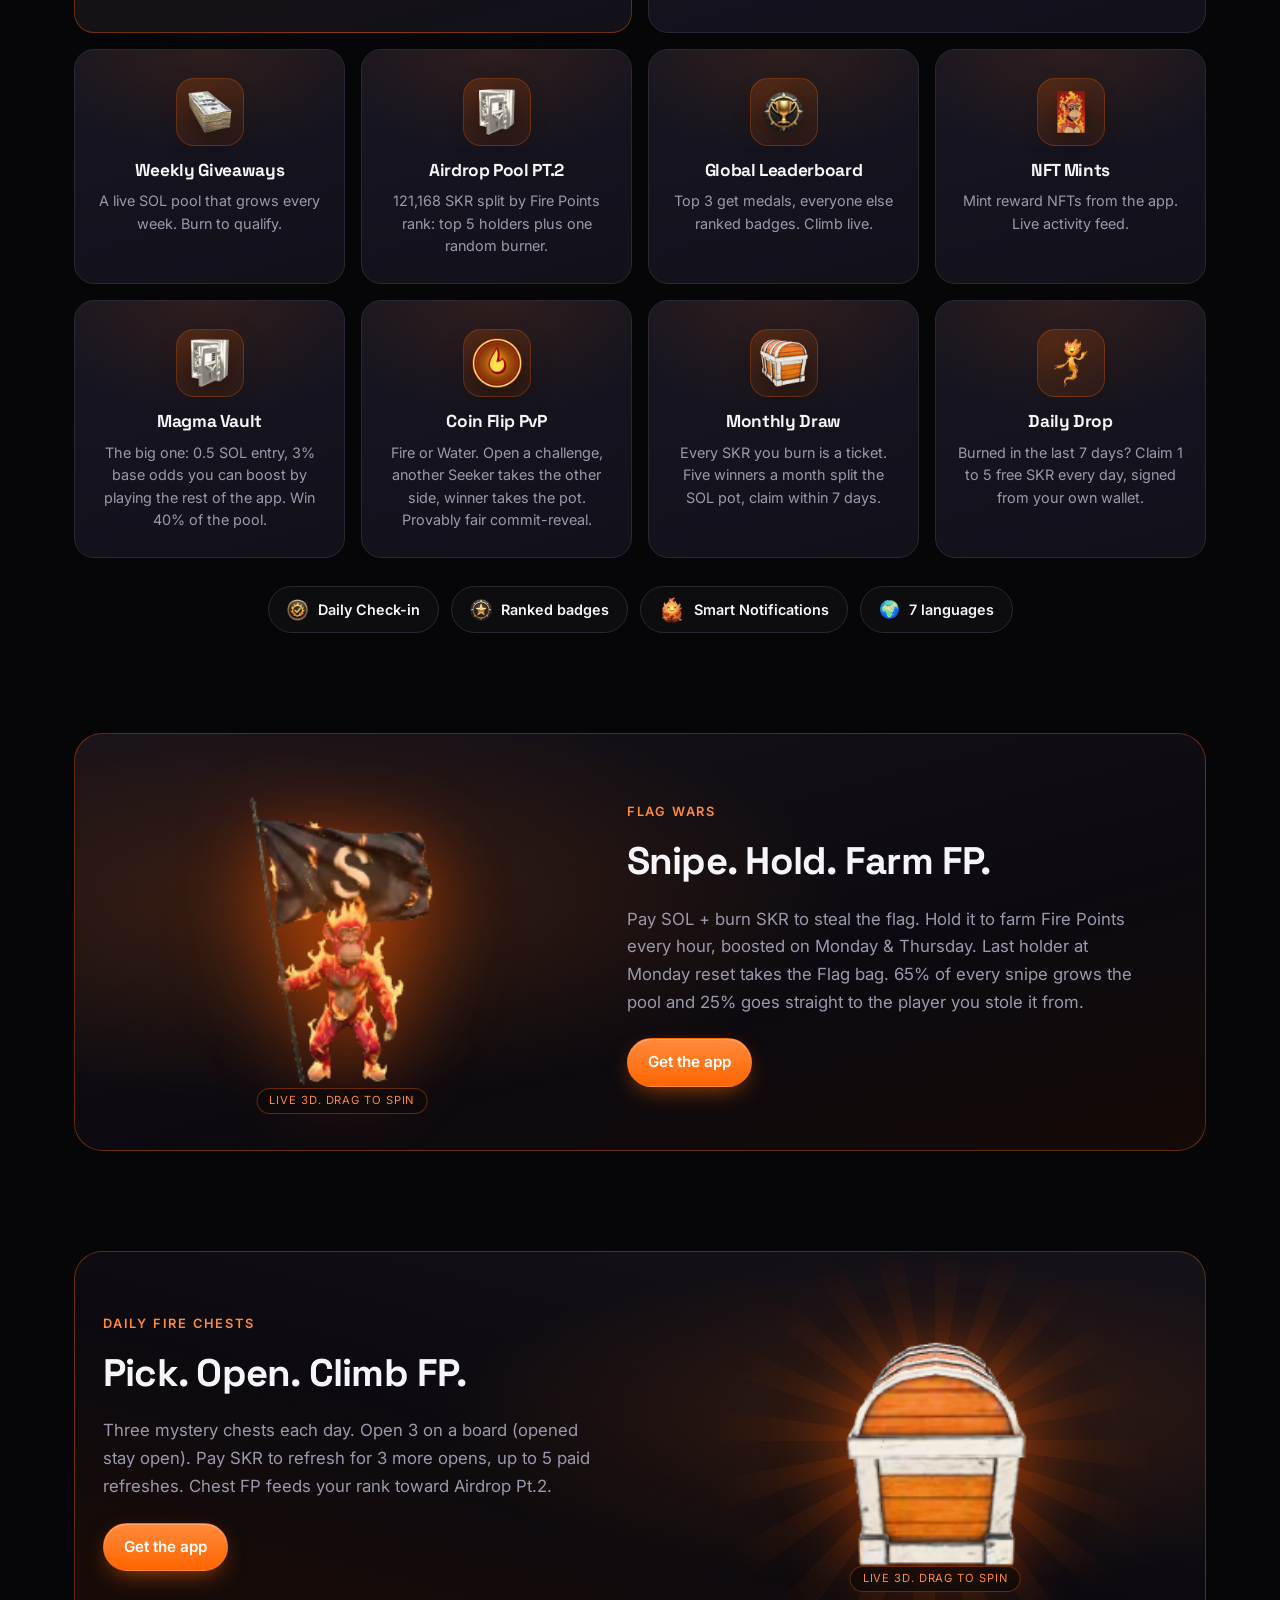
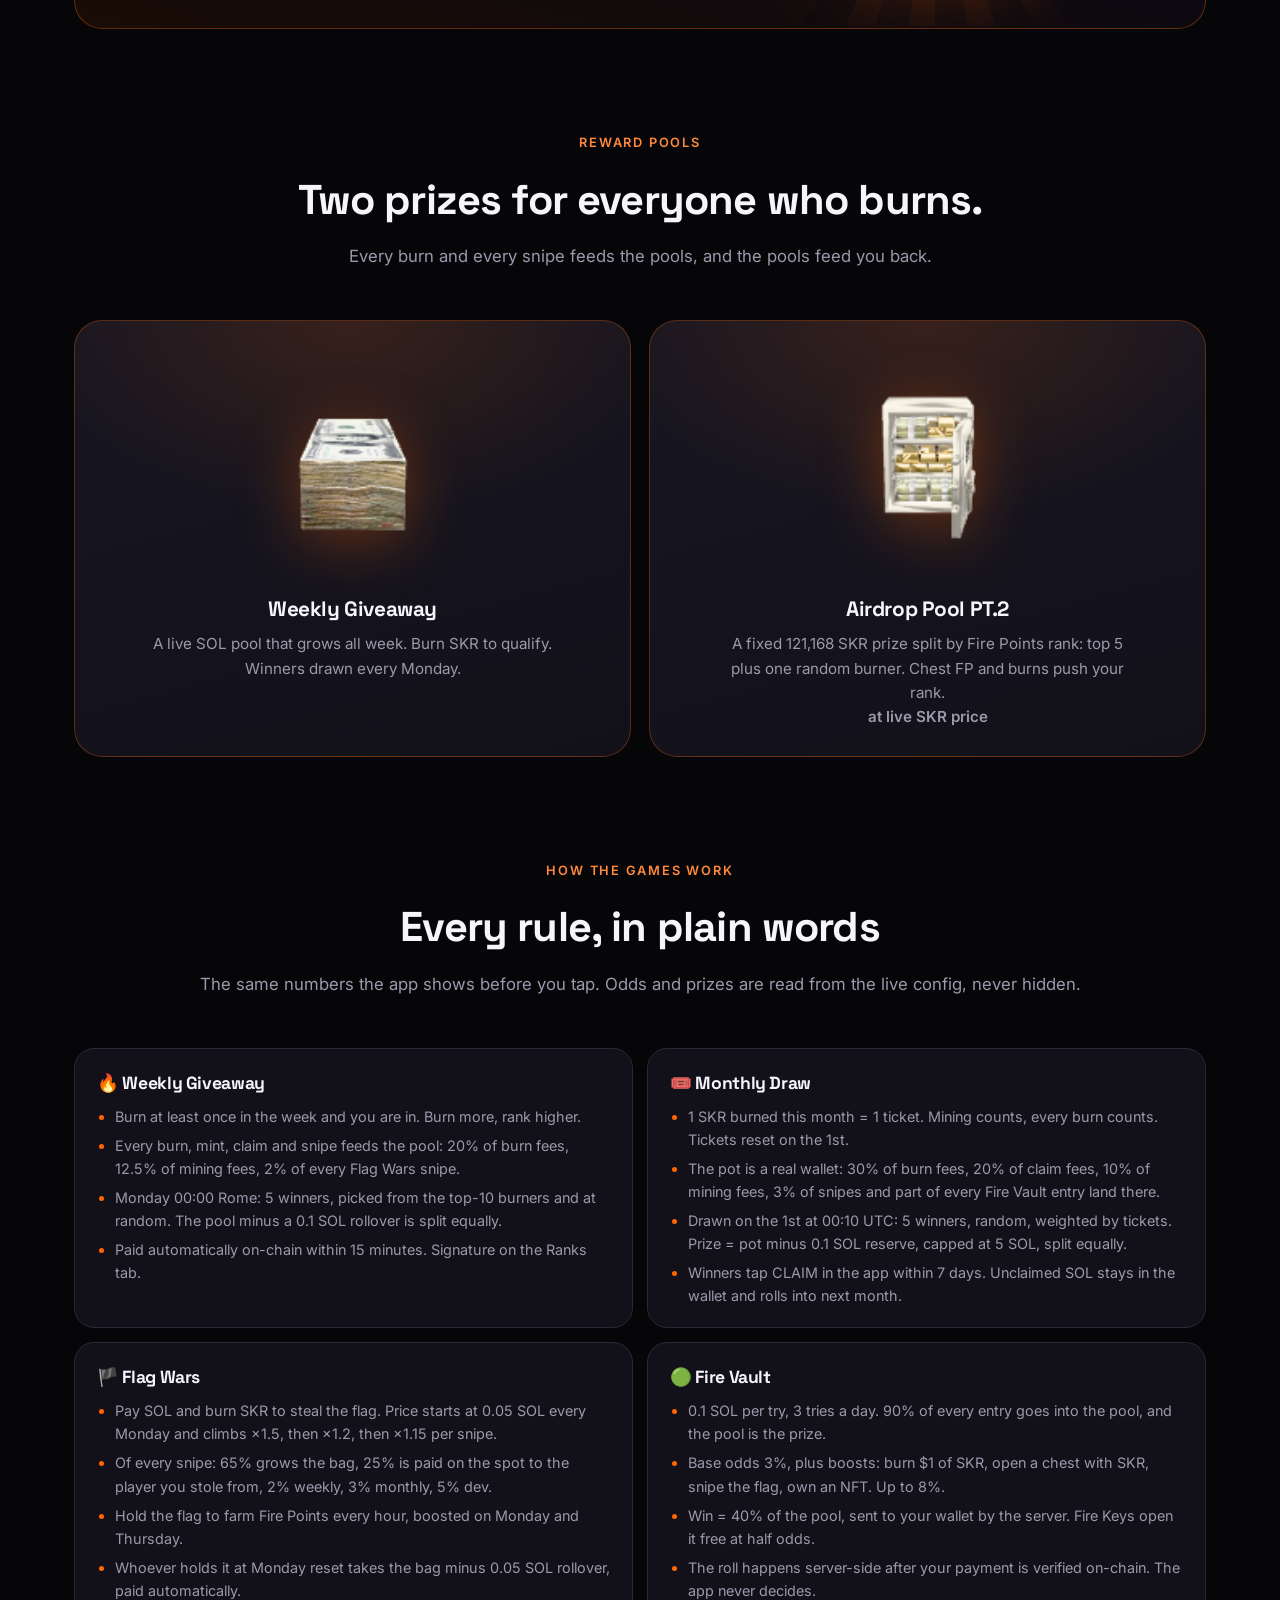
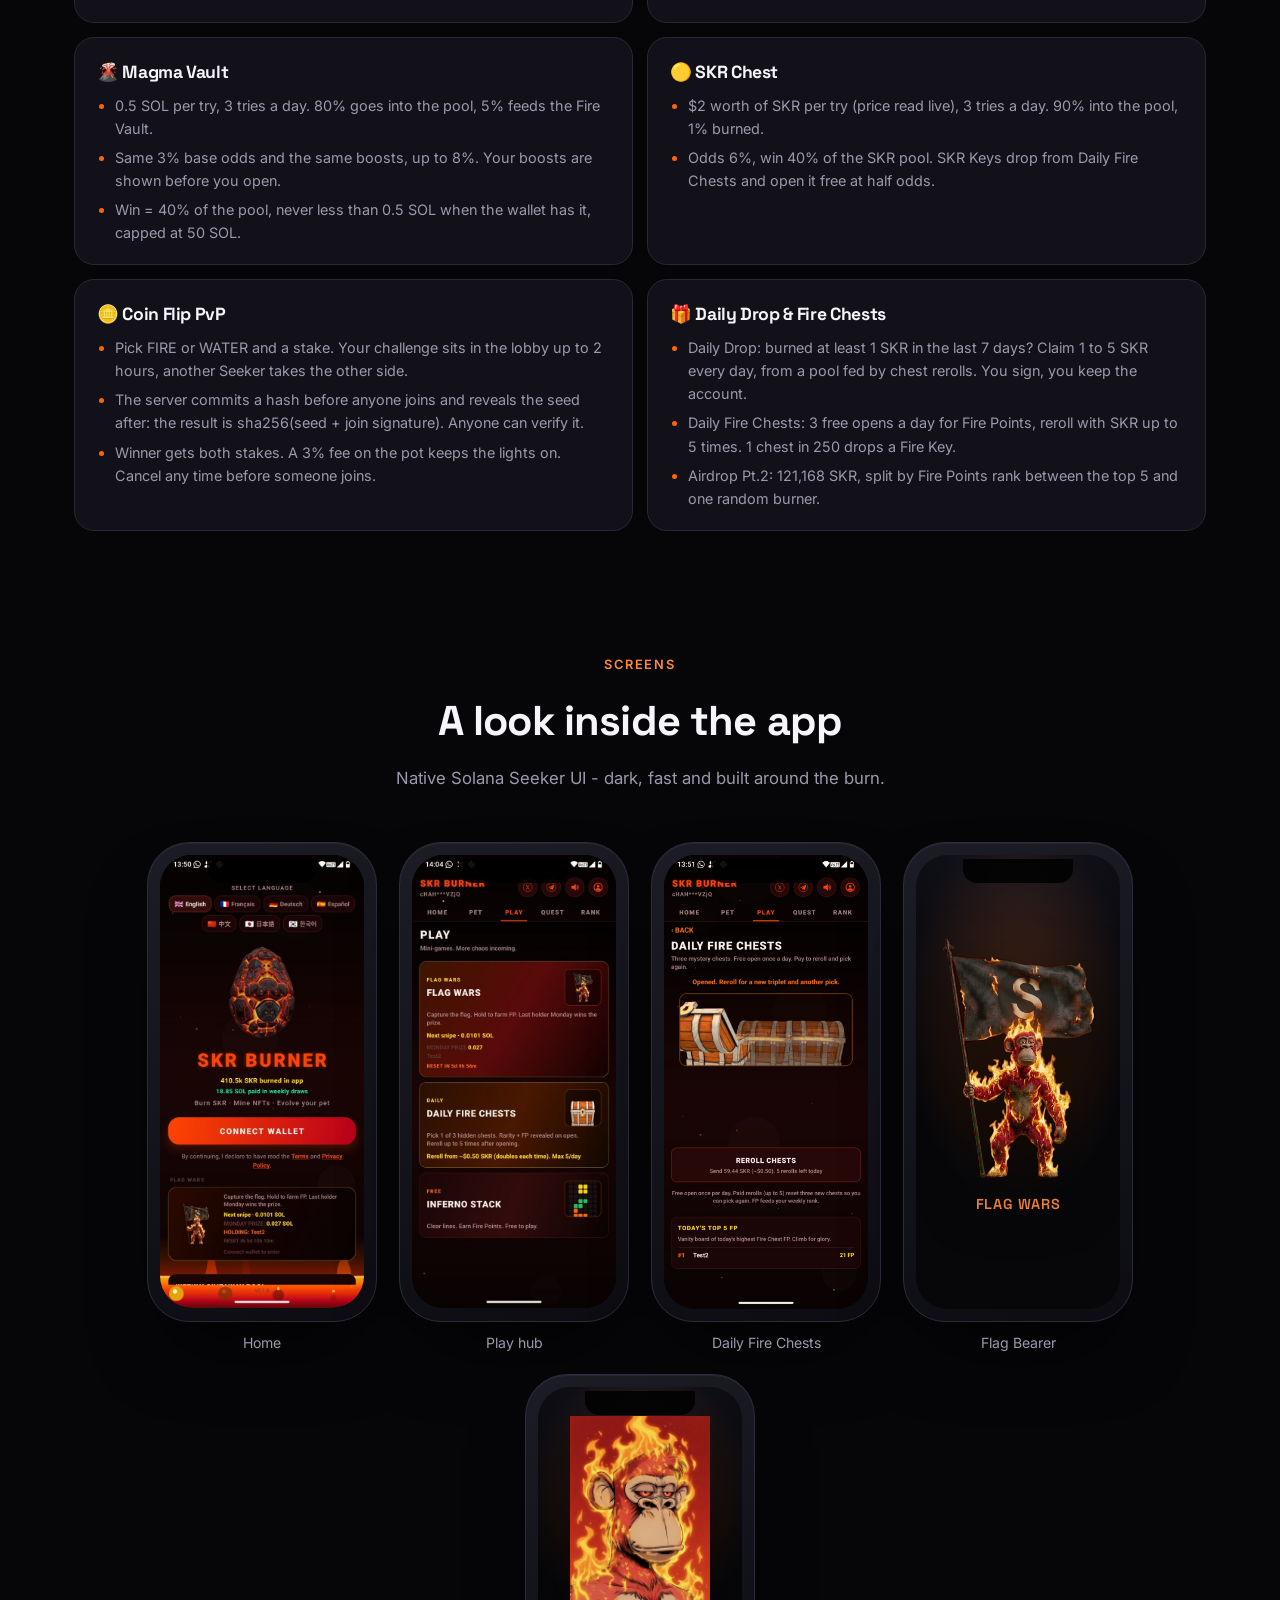
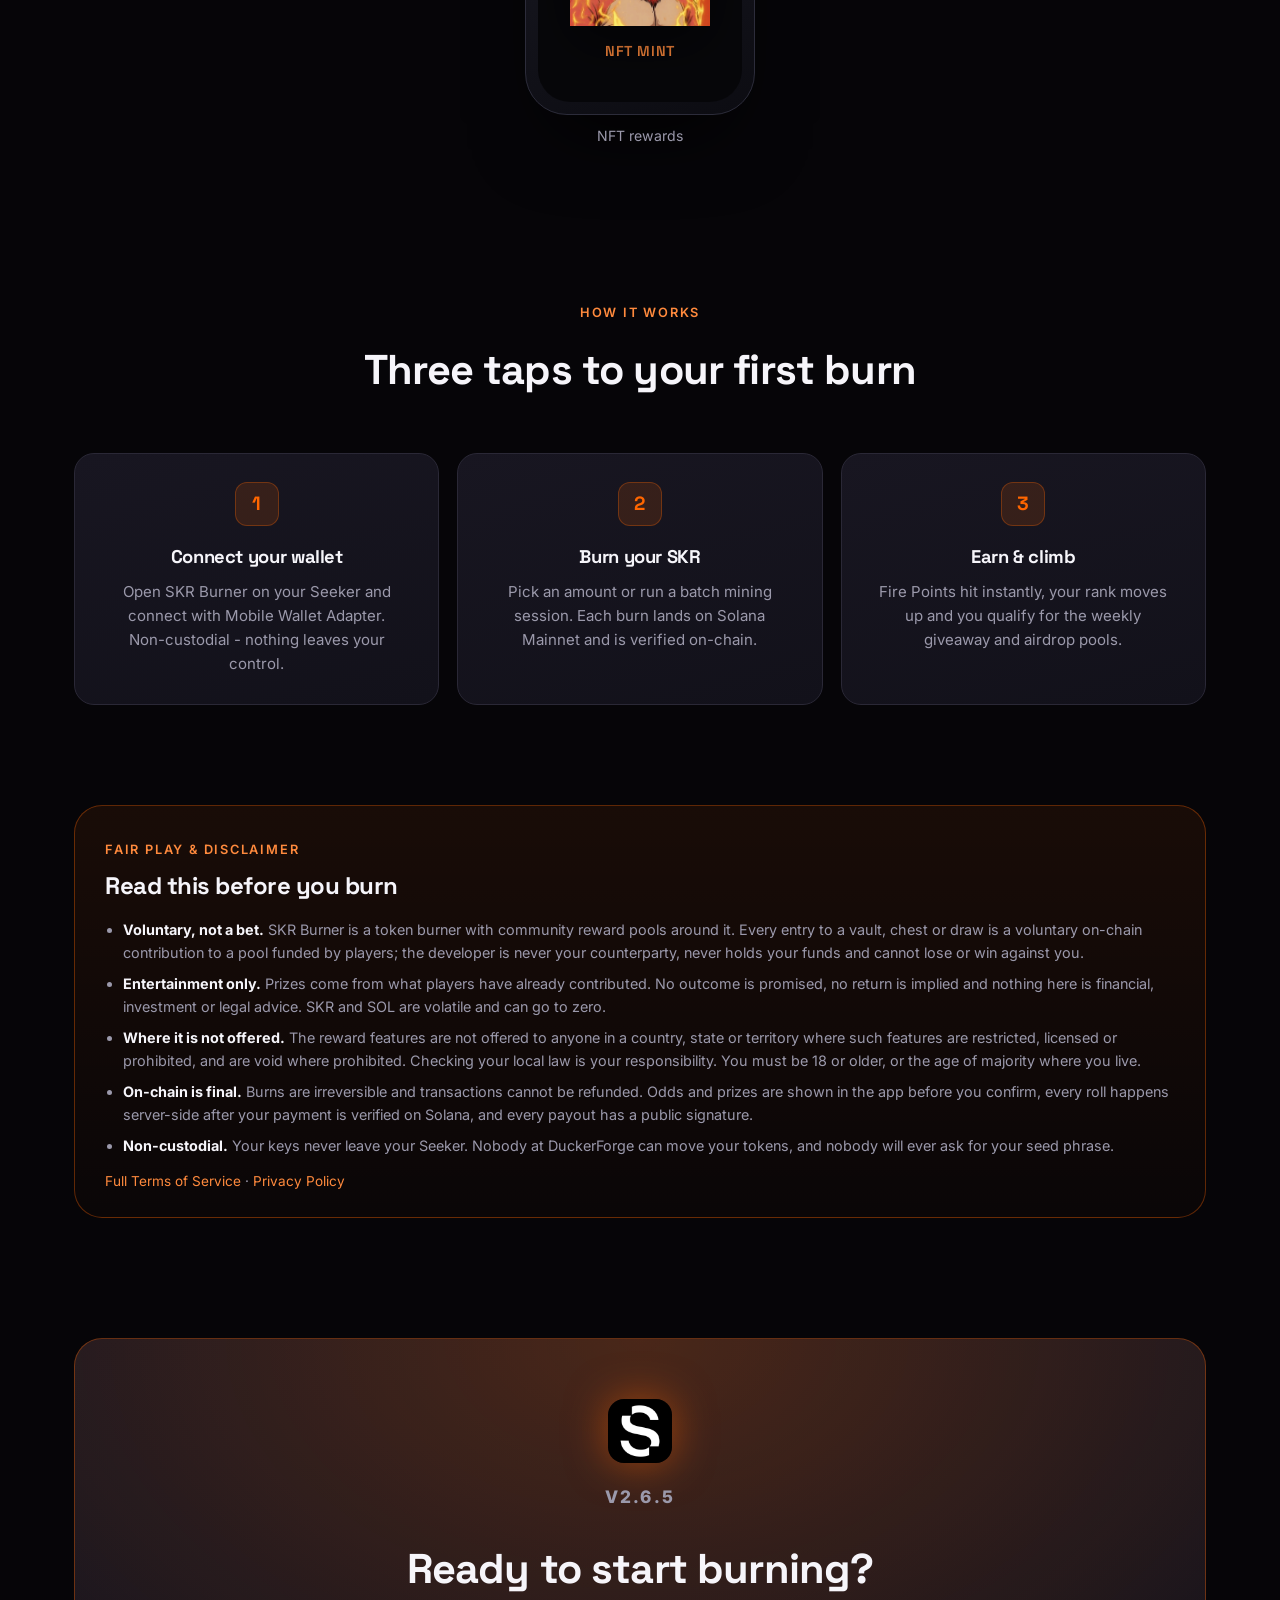
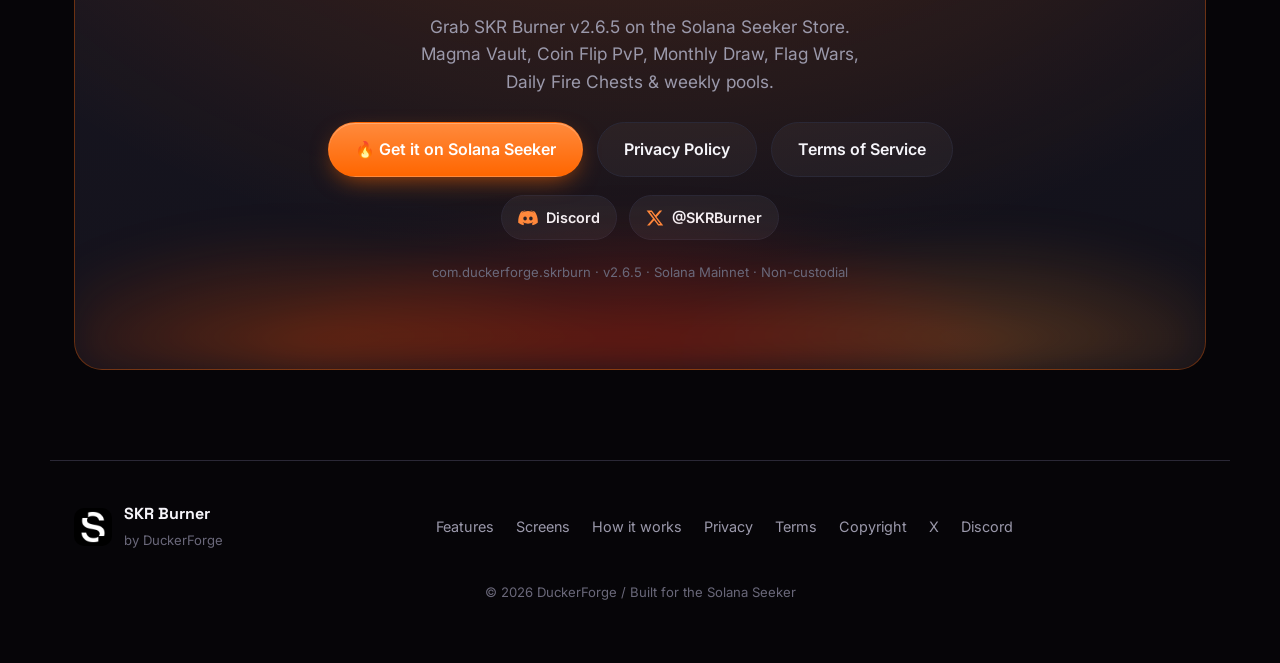
==== commit d61250ba: "site: social links (Discord, X), drop live subtitle, fade flame edge on phones Co-Authored-By: Claud" ====
--- a/index.html
+++ b/index.html
@@ -142,7 +142,6 @@
       <div class="section__head reveal">
         <span class="eyebrow"><span class="livedot"></span> <span data-i18n="liveEyebrow">Live from the chain</span></span>
         <h2 data-i18n="liveTitle">What is burning right now</h2>
-        <p data-i18n="liveSub">Every number on this page is read live from Solana and from the same database the app uses. Nothing is typed by hand.</p>
         <p class="live__meta"><span>SKR <b id="p-skr">…</b></span><span>SOL <b id="p-sol">…</b></span><span id="live-stamp">updating…</span></p>
       </div>
 
@@ -545,6 +544,16 @@
           <a class="btn btn--ghost btn--lg" href="privacy.html" data-i18n="ctaPrivacy">Privacy Policy</a>
           <a class="btn btn--ghost btn--lg" href="terms.html" data-i18n="ctaTerms">Terms of Service</a>
         </div>
+        <div class="social">
+          <a class="social__btn" href="https://discord.gg/vDptC5rbsy" rel="noopener" target="_blank" aria-label="Discord">
+            <svg viewBox="0 0 24 24" width="20" height="20" aria-hidden="true"><path fill="currentColor" d="M20.3 4.4A19.8 19.8 0 0 0 15.4 3l-.2.4a18 18 0 0 1 4.4 2.2 15.6 15.6 0 0 0-15.2 0A18 18 0 0 1 8.8 3.4L8.6 3a19.8 19.8 0 0 0-4.9 1.4C.6 9 .1 13.4.3 17.8a19.9 19.9 0 0 0 6 3l1.3-2a12.8 12.8 0 0 1-2-1l.5-.4a14 14 0 0 0 11.8 0l.5.4a12.8 12.8 0 0 1-2 1l1.3 2a19.9 19.9 0 0 0 6-3c.4-5.1-.7-9.5-3.4-13.4ZM8.5 15.1c-1.2 0-2.1-1.1-2.1-2.4s.9-2.4 2.1-2.4 2.1 1.1 2.1 2.4-.9 2.4-2.1 2.4Zm7 0c-1.2 0-2.1-1.1-2.1-2.4s.9-2.4 2.1-2.4 2.1 1.1 2.1 2.4-.9 2.4-2.1 2.4Z"/></svg>
+            <span>Discord</span>
+          </a>
+          <a class="social__btn" href="https://x.com/SKRBurner" rel="noopener" target="_blank" aria-label="X">
+            <svg viewBox="0 0 24 24" width="18" height="18" aria-hidden="true"><path fill="currentColor" d="M18.2 2h3.4l-7.4 8.5L23 22h-6.8l-5.3-7-6.1 7H1.4l7.9-9L.8 2h7l4.8 6.4L18.2 2Zm-1.2 18h1.9L7.1 3.9H5.1L17 20Z"/></svg>
+            <span>@SKRBurner</span>
+          </a>
+        </div>
         <p class="cta__fine">com.duckerforge.skrburn · v2.6.5 · Solana Mainnet · Non-custodial</p>
       </div>
     </section>
@@ -565,6 +574,8 @@
       <a href="privacy.html" data-i18n="footerPrivacy">Privacy</a>
       <a href="terms.html" data-i18n="footerTerms">Terms</a>
       <a href="copyright.html" data-i18n="footerCopyright">Copyright</a>
+      <a href="https://x.com/SKRBurner" rel="noopener" target="_blank">X</a>
+      <a href="https://discord.gg/vDptC5rbsy" rel="noopener" target="_blank">Discord</a>
     </nav>
     <p class="footer__copy" data-i18n="footerCopy">© 2026 DuckerForge / Built for the Solana Seeker</p>
   </footer>
--- a/styles.css
+++ b/styles.css
@@ -775,3 +775,11 @@
   .chartstats b { font-size: 1rem; }
   .legalbox { padding: 22px 18px; }
 }
+
+/* social (1 ott 2026) */
+.social { display: flex; gap: 12px; justify-content: center; flex-wrap: wrap; margin: 18px 0 10px; }
+.social__btn { display: inline-flex; align-items: center; gap: 8px; padding: 10px 16px; border-radius: 999px; background: rgba(255,255,255,0.05); border: 1px solid var(--line-solid); color: var(--txt); font-weight: 600; font-size: .9rem; transition: transform .25s var(--ease), border-color .25s, background .25s; }
+.social__btn:hover { transform: translateY(-2px); border-color: rgba(255,102,0,0.55); background: rgba(255,102,0,0.12); }
+.social__btn svg { color: var(--orange-2); }
+/* flame tongues: fade the top edge instead of a hard clip (was visible on phones) */
+.flames { -webkit-mask-image: linear-gradient(to top, #000 55%, transparent 100%); mask-image: linear-gradient(to top, #000 55%, transparent 100%); }
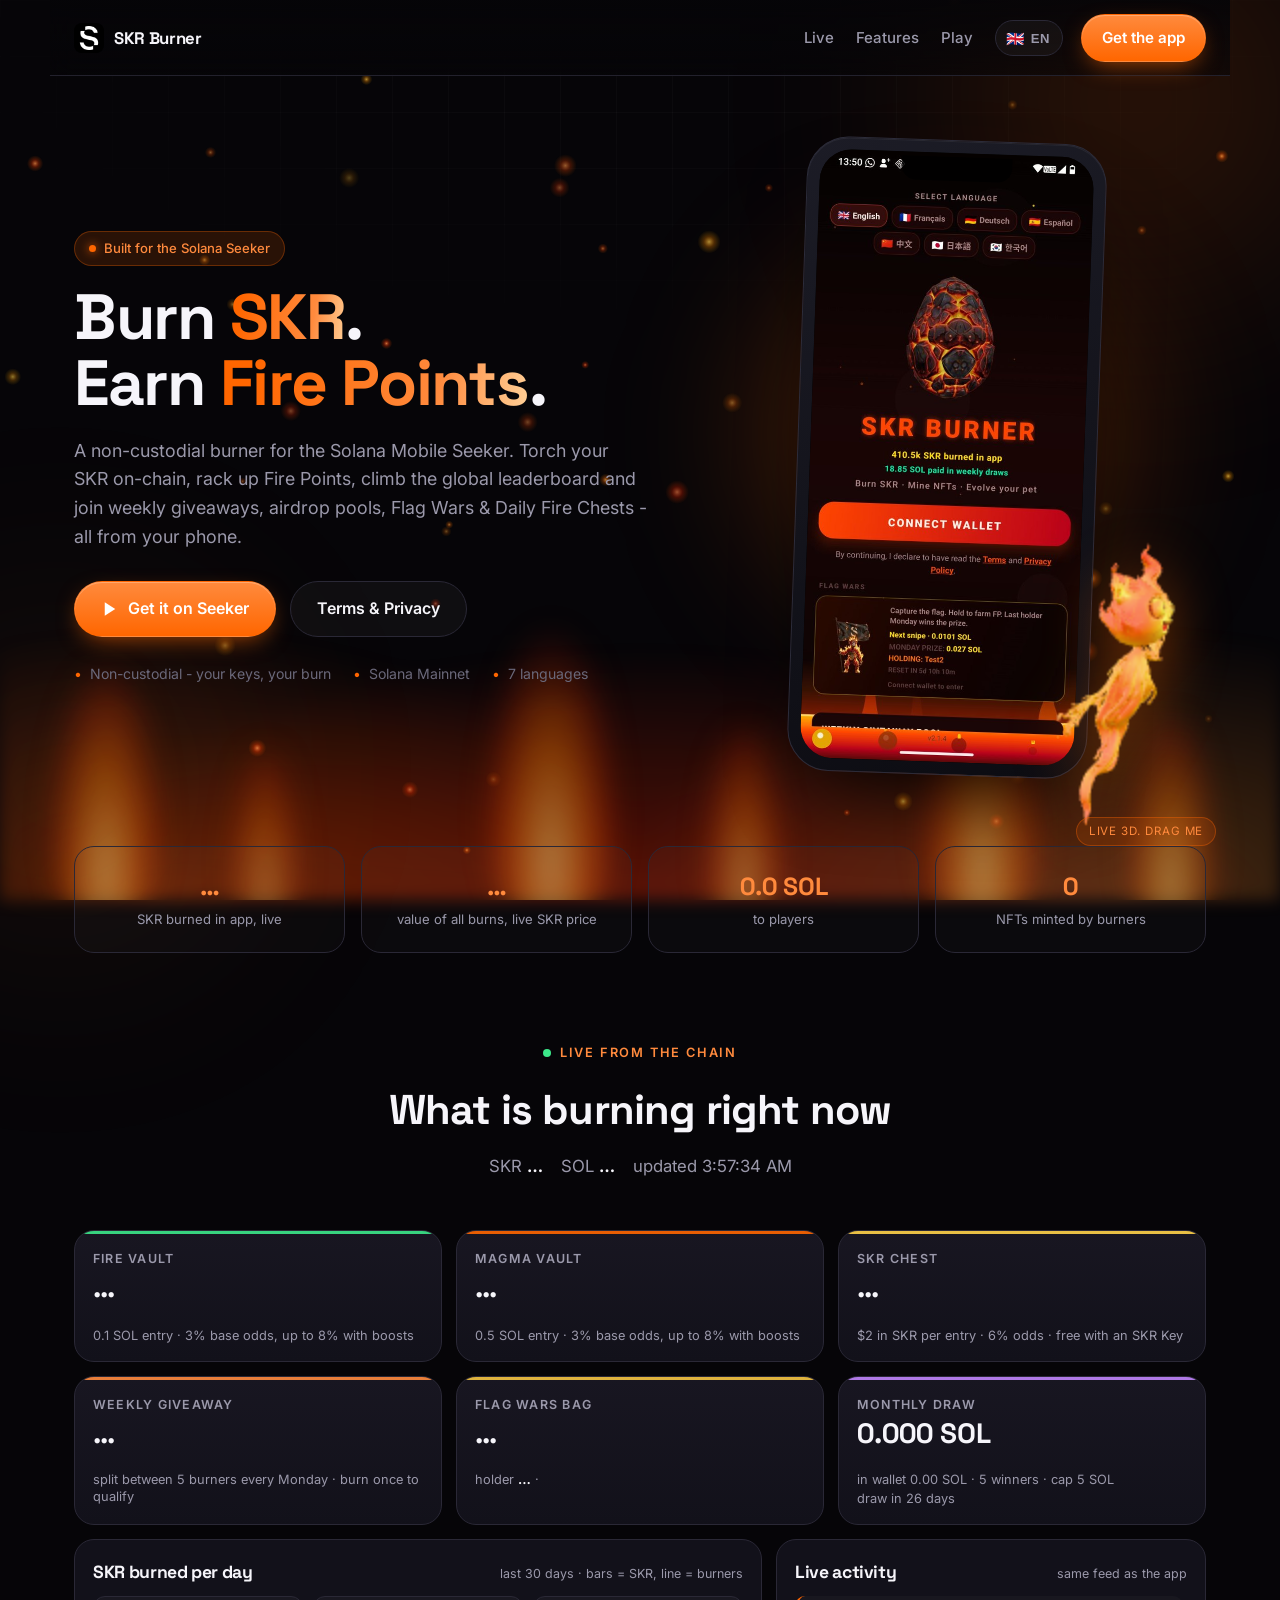
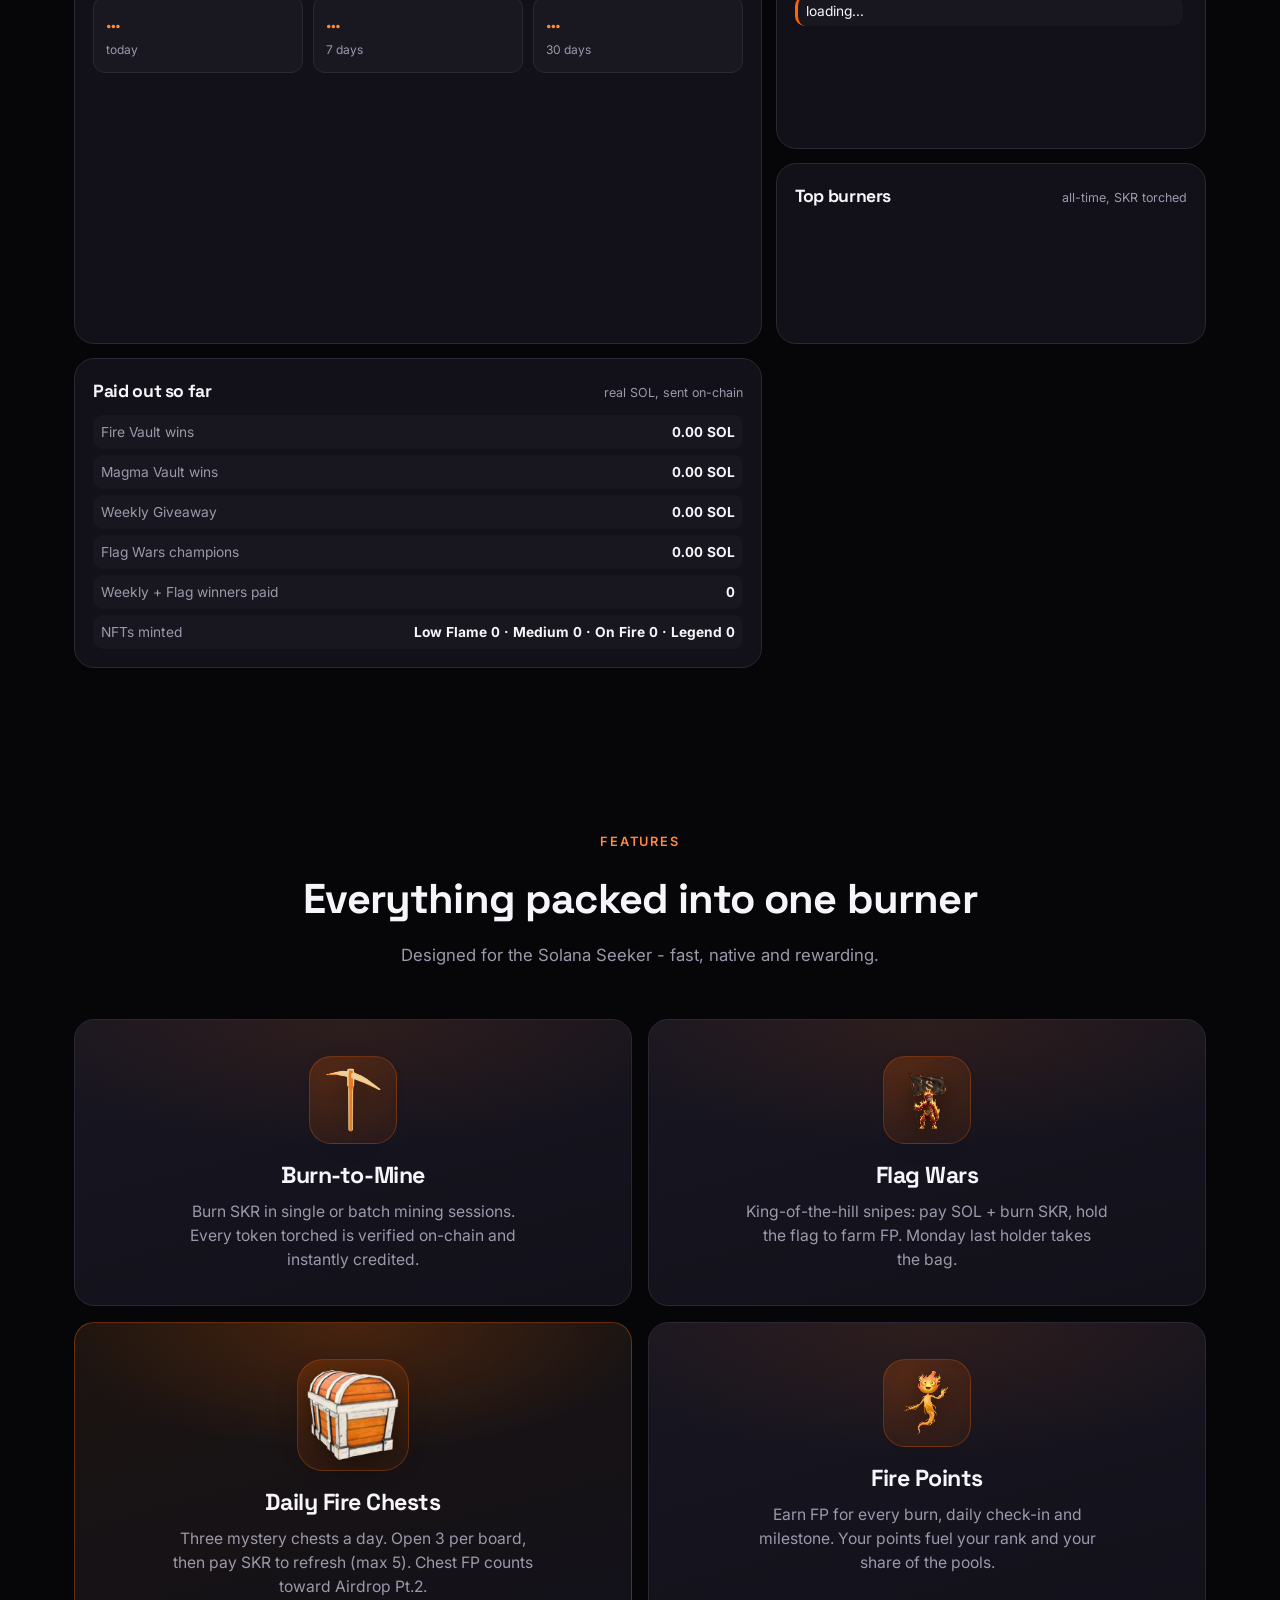
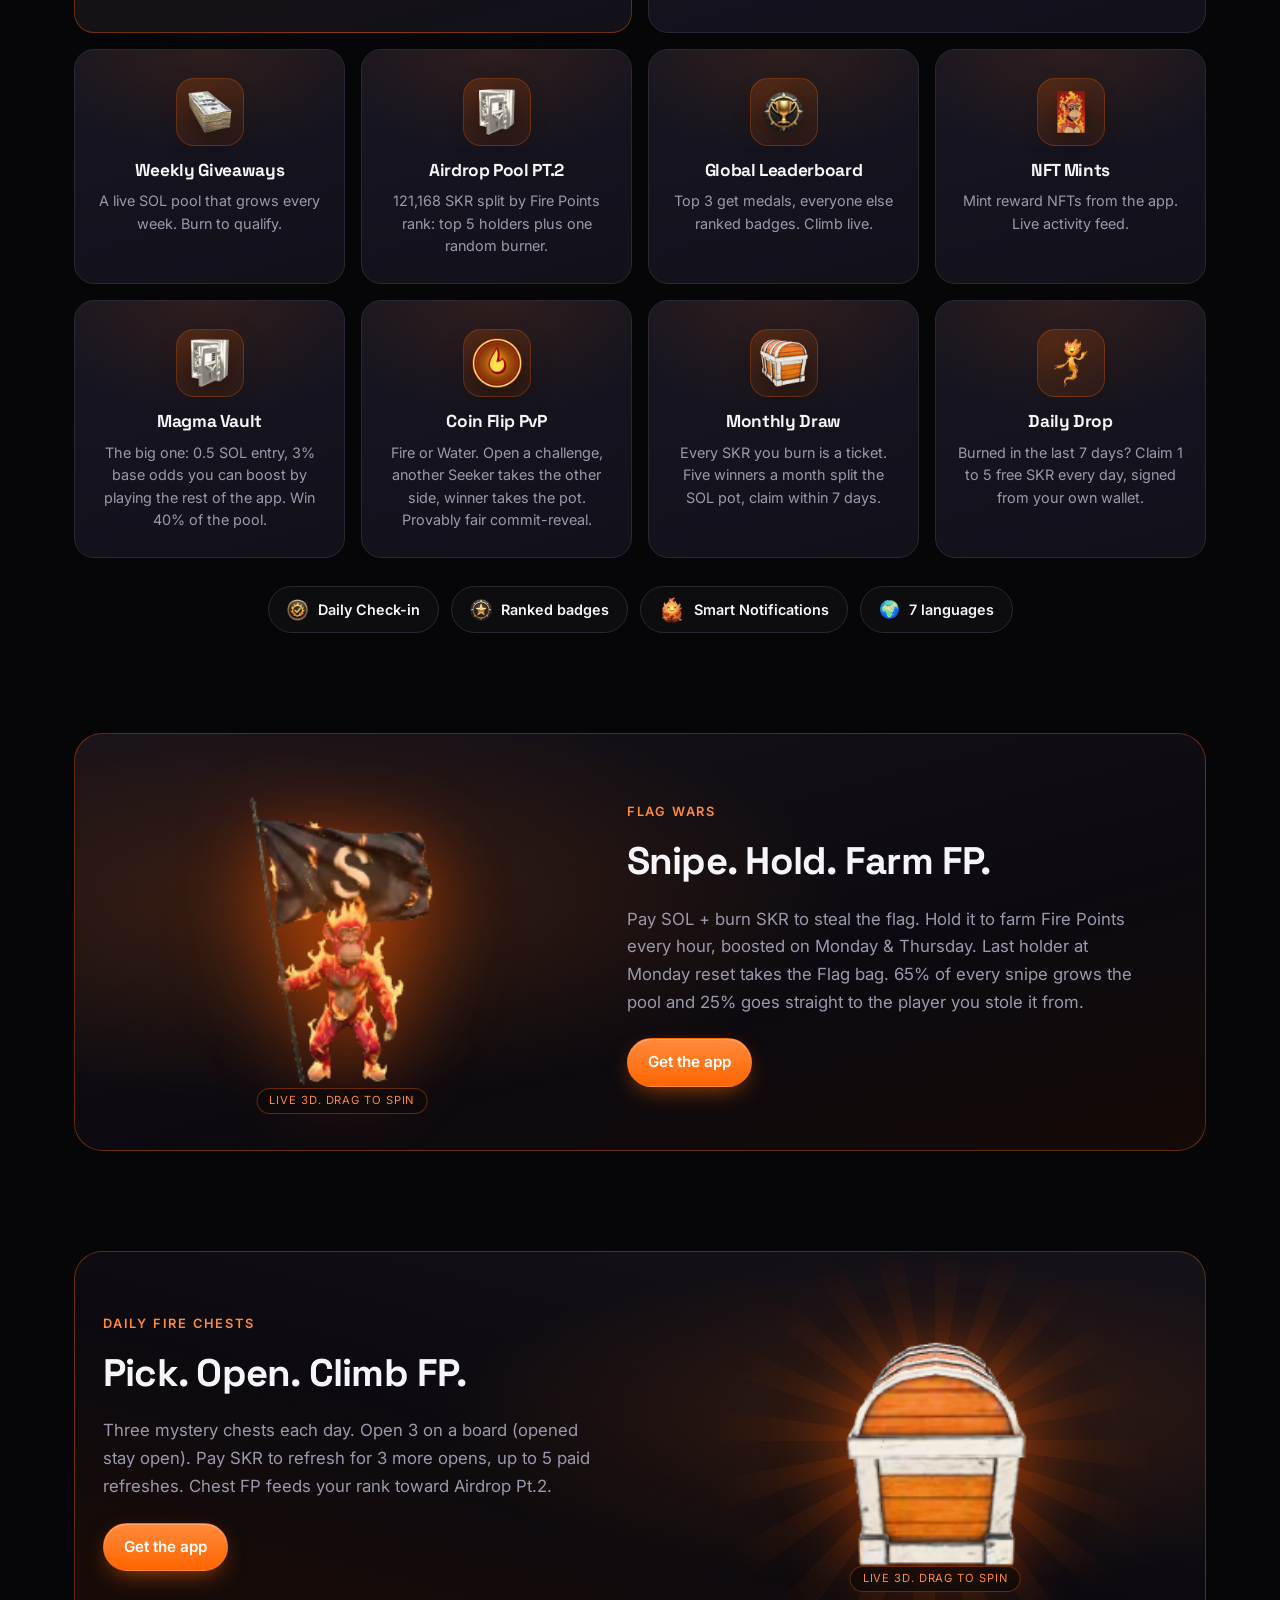
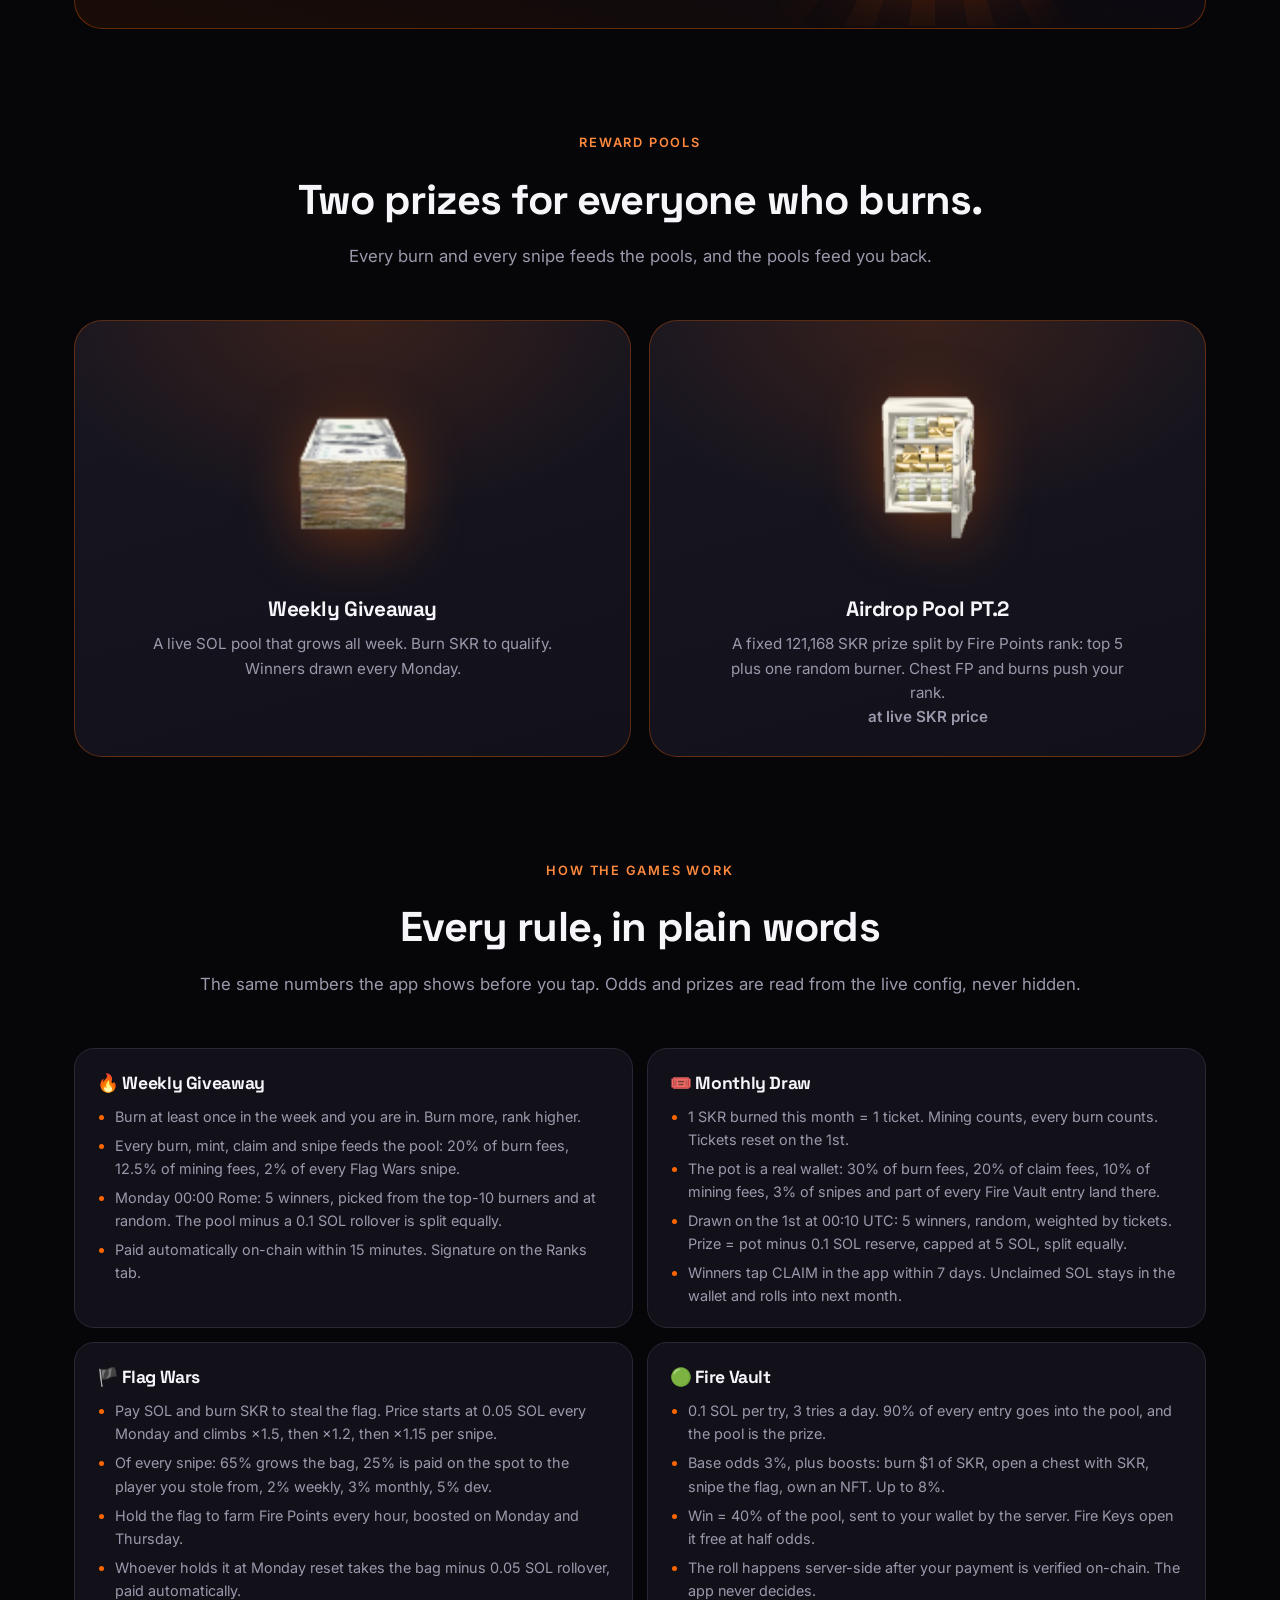
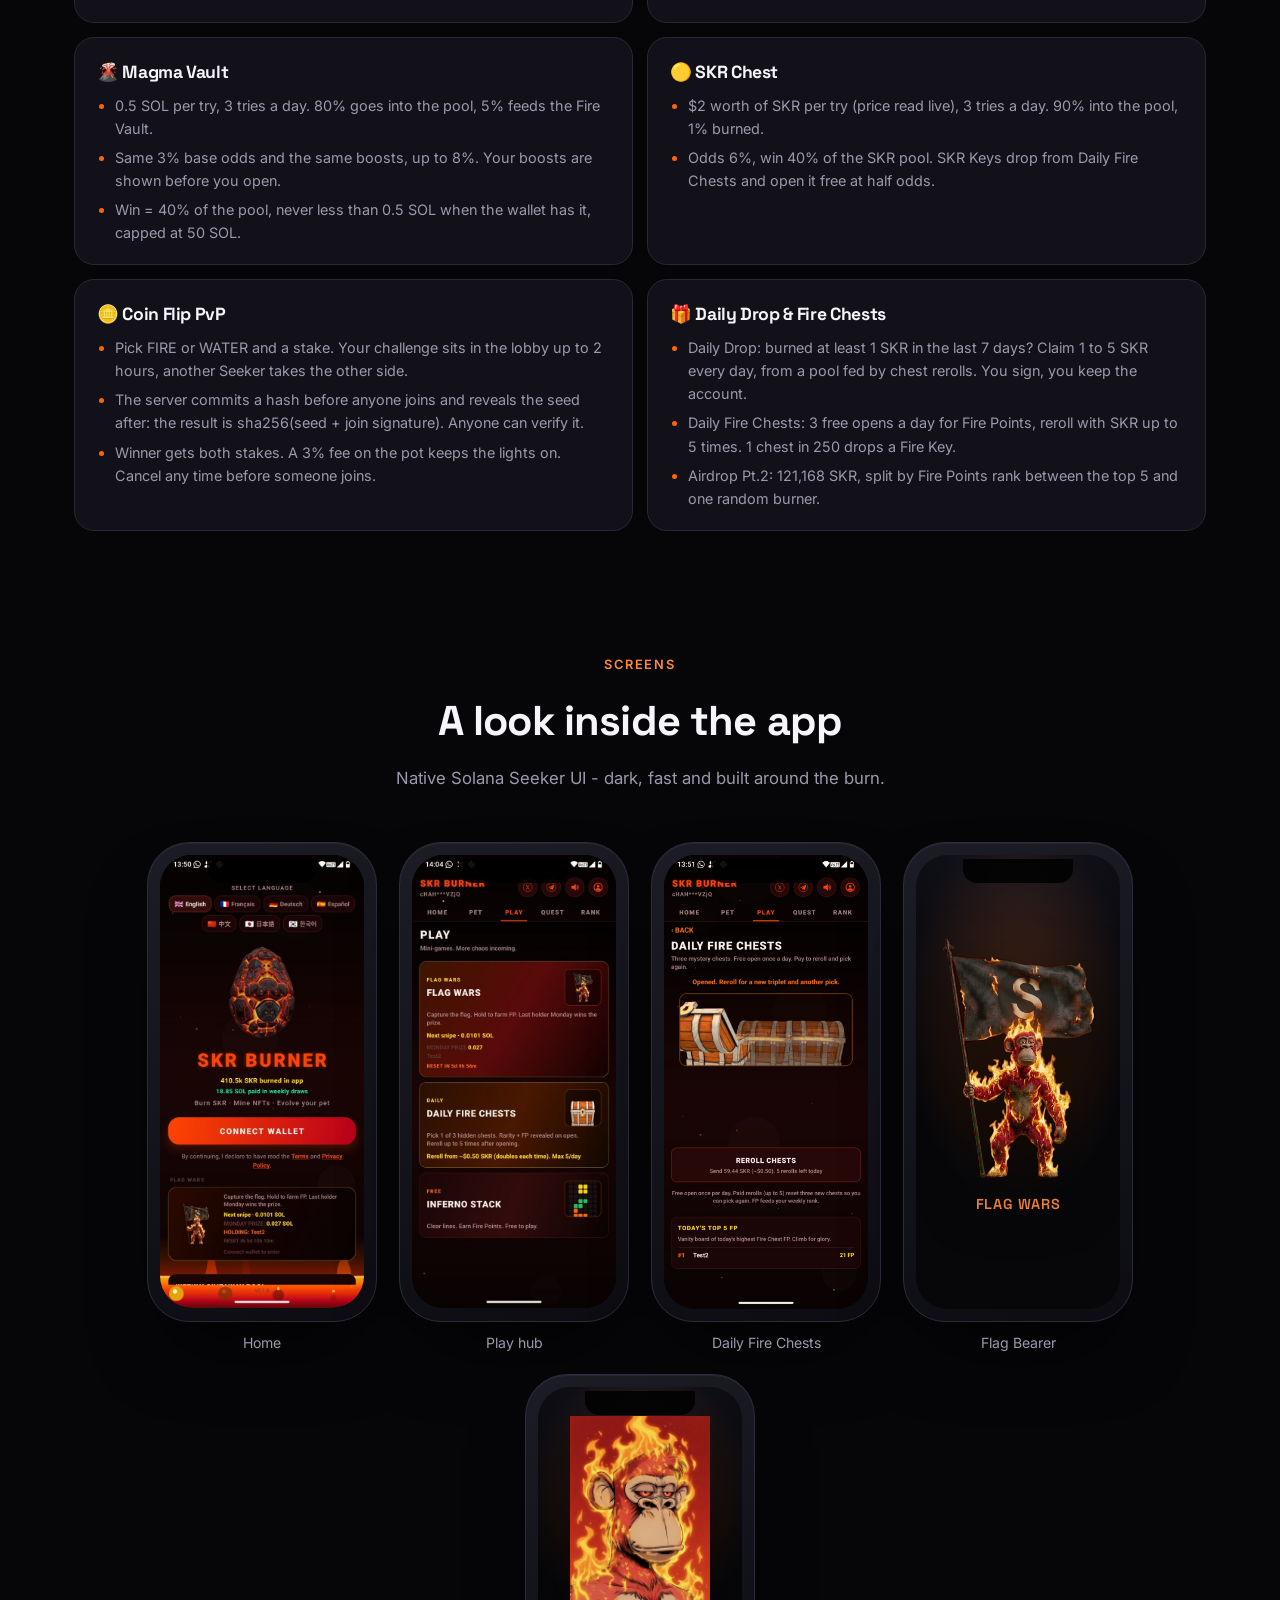
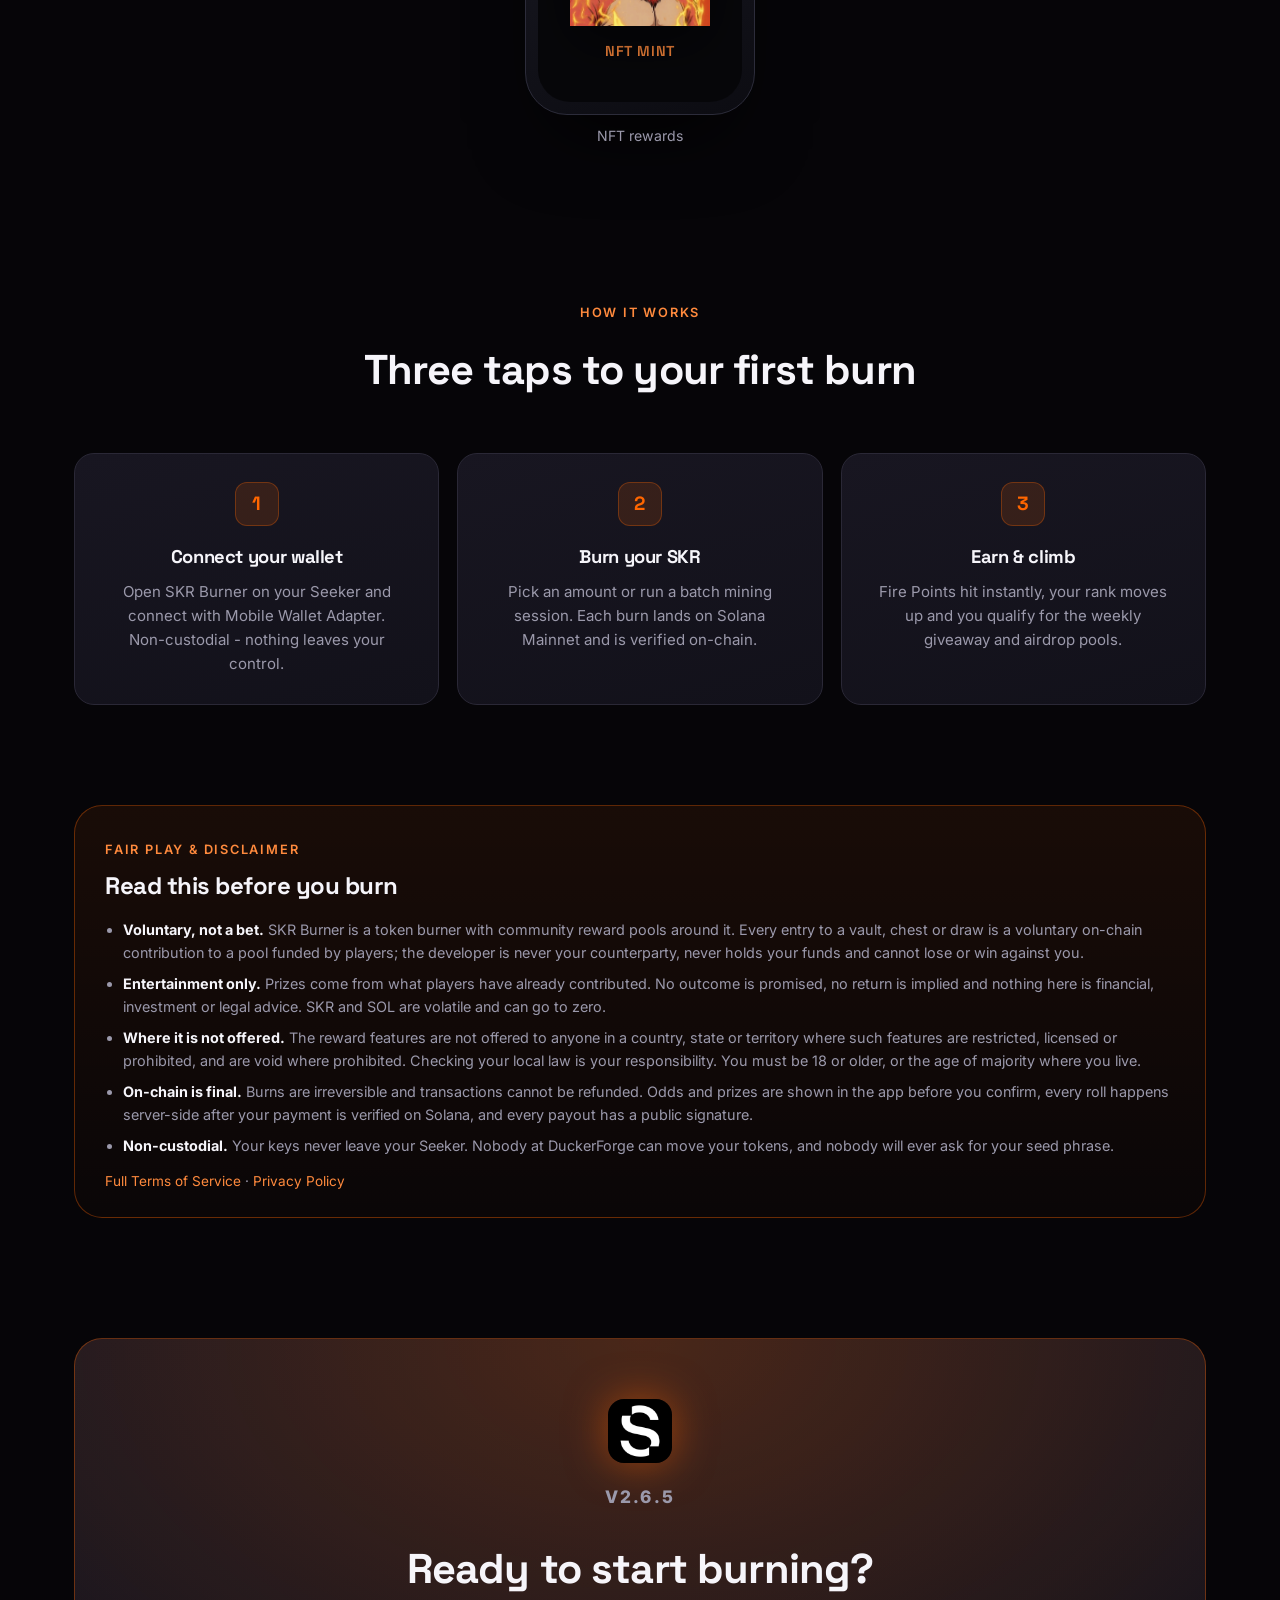
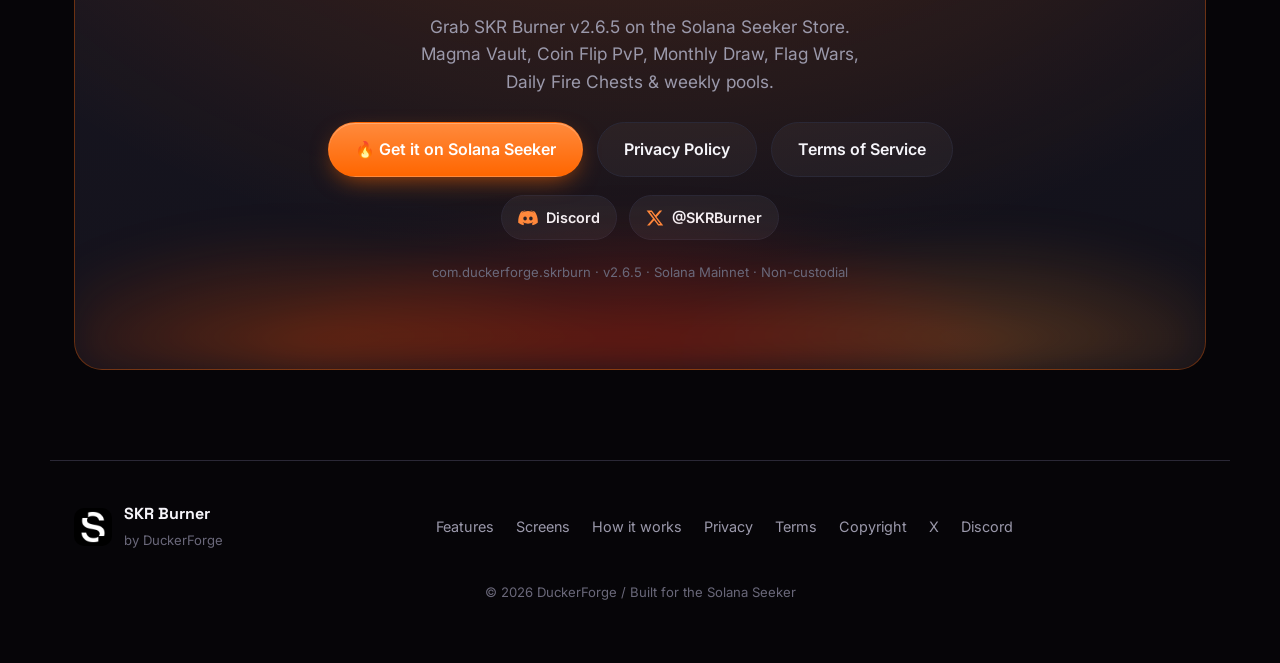
==== commit 0b728448: "site: taller viewport + camera pulled back for the flame pet, so the stretch animation is not clippe" ====
--- a/index.html
+++ b/index.html
@@ -123,6 +123,7 @@
           alt="Flame pet, live 3D from the app" camera-controls disable-zoom disable-pan
           auto-rotate auto-rotate-delay="0" rotation-per-second="24deg"
           interaction-prompt="none" exposure="1.1" shadow-intensity="0"
+          camera-orbit="0deg 80deg 118%" min-camera-orbit="auto auto 118%" max-camera-orbit="auto auto 118%"
           loading="eager" reveal="auto"></model-viewer>
         <span class="hero__pet-tag" data-i18n="heroPetTag">Live 3D. Drag me</span>
         <div class="device-glow" aria-hidden="true"></div>
--- a/styles.css
+++ b/styles.css
@@ -245,8 +245,8 @@
 .hero__device { display: flex; justify-content: center; position: relative; }
 
 .hero__pet {
-  position: absolute; right: -8%; bottom: -6%;
-  width: 240px; height: 280px; z-index: 3;
+  position: absolute; right: -8%; bottom: -14%;
+  width: 240px; height: 360px; z-index: 3;
   background: transparent; --poster-color: transparent;
   filter: drop-shadow(0 14px 30px rgba(255,102,0,0.45));
   animation: petFloat 5s ease-in-out infinite;
@@ -681,7 +681,7 @@
   .hero__trust { justify-content: center; max-width: 100%; flex-direction: column; align-items: center; gap: 6px; }
   .hero__cta { flex-direction: column; width: 100%; max-width: 320px; }
   .hero__cta .btn { width: 100%; justify-content: center; }
-  .hero__pet { width: 170px; height: 200px; right: -4%; bottom: -4%; }
+  .hero__pet { width: 170px; height: 270px; right: -4%; bottom: -12%; }
   .hero__pet-tag { display: none; }
   .flames { height: 32vh; opacity: 0.9; }
   .flame { filter: blur(12px); }
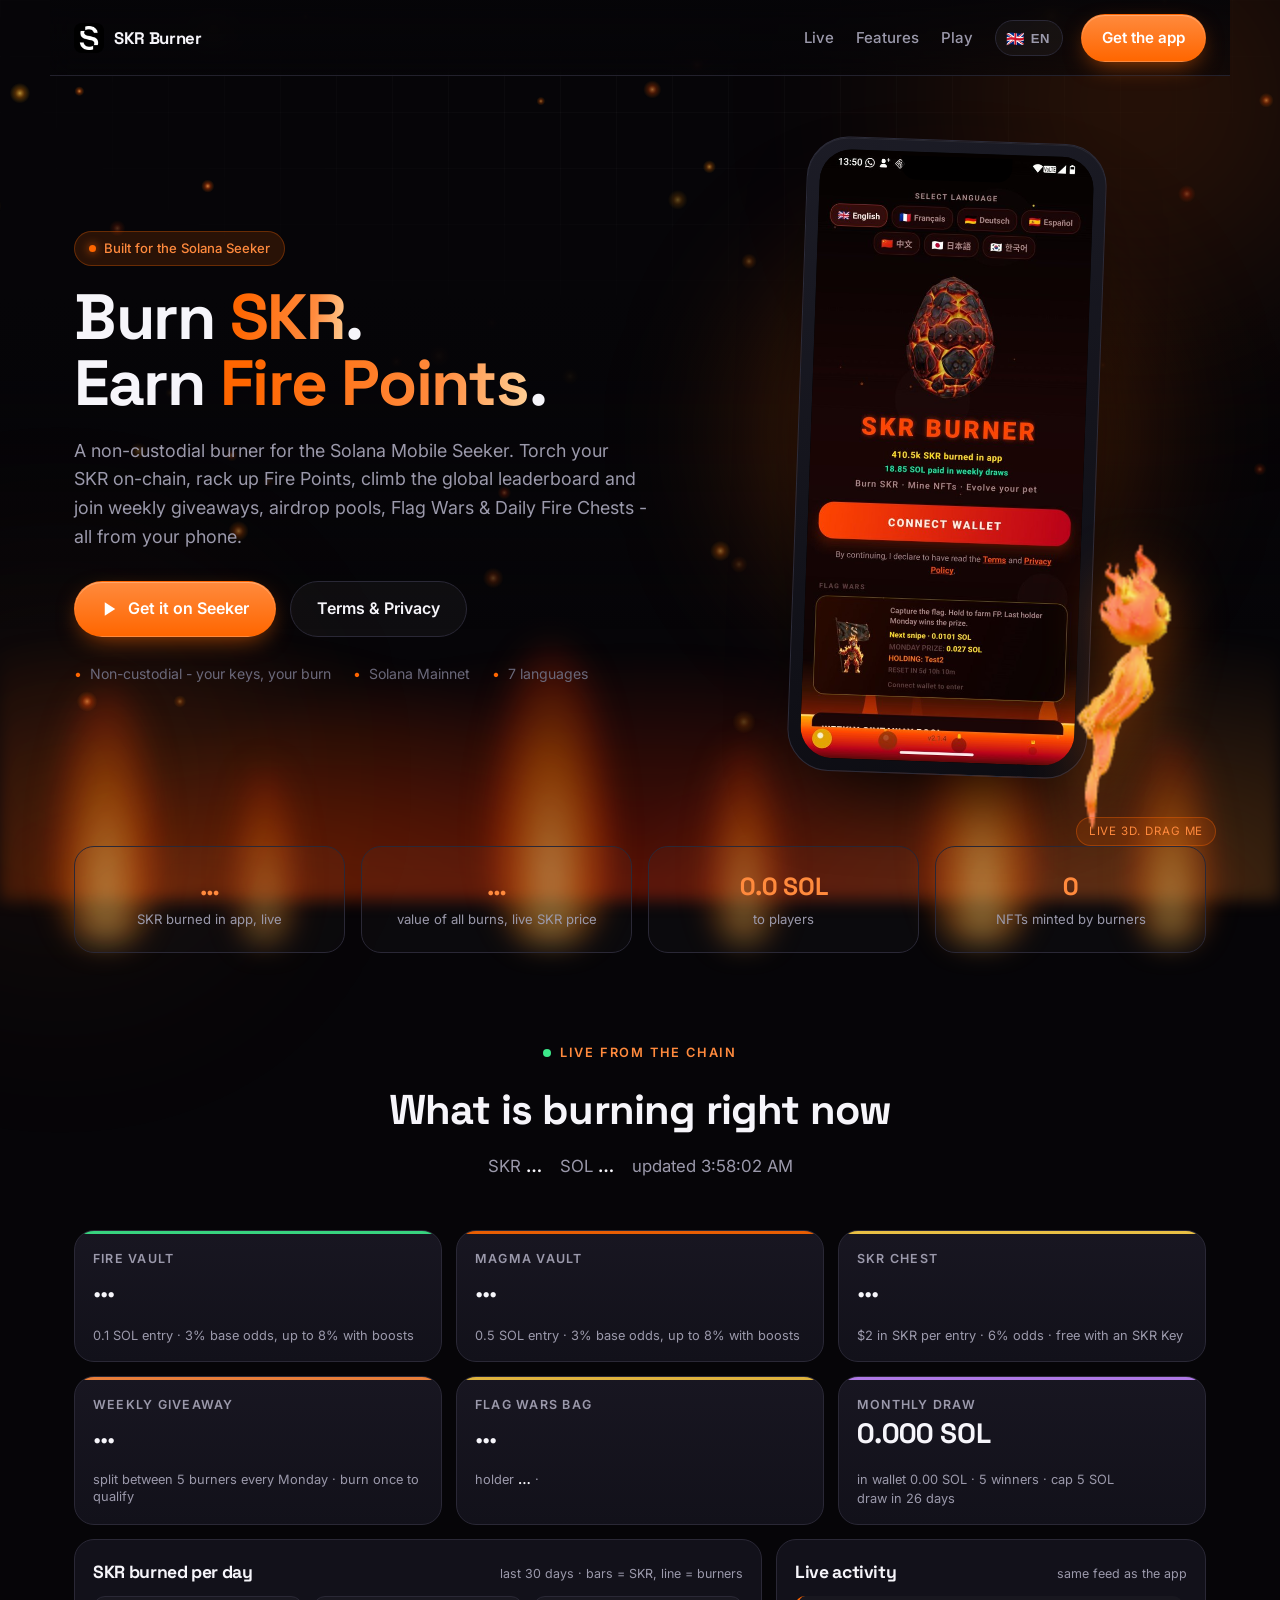
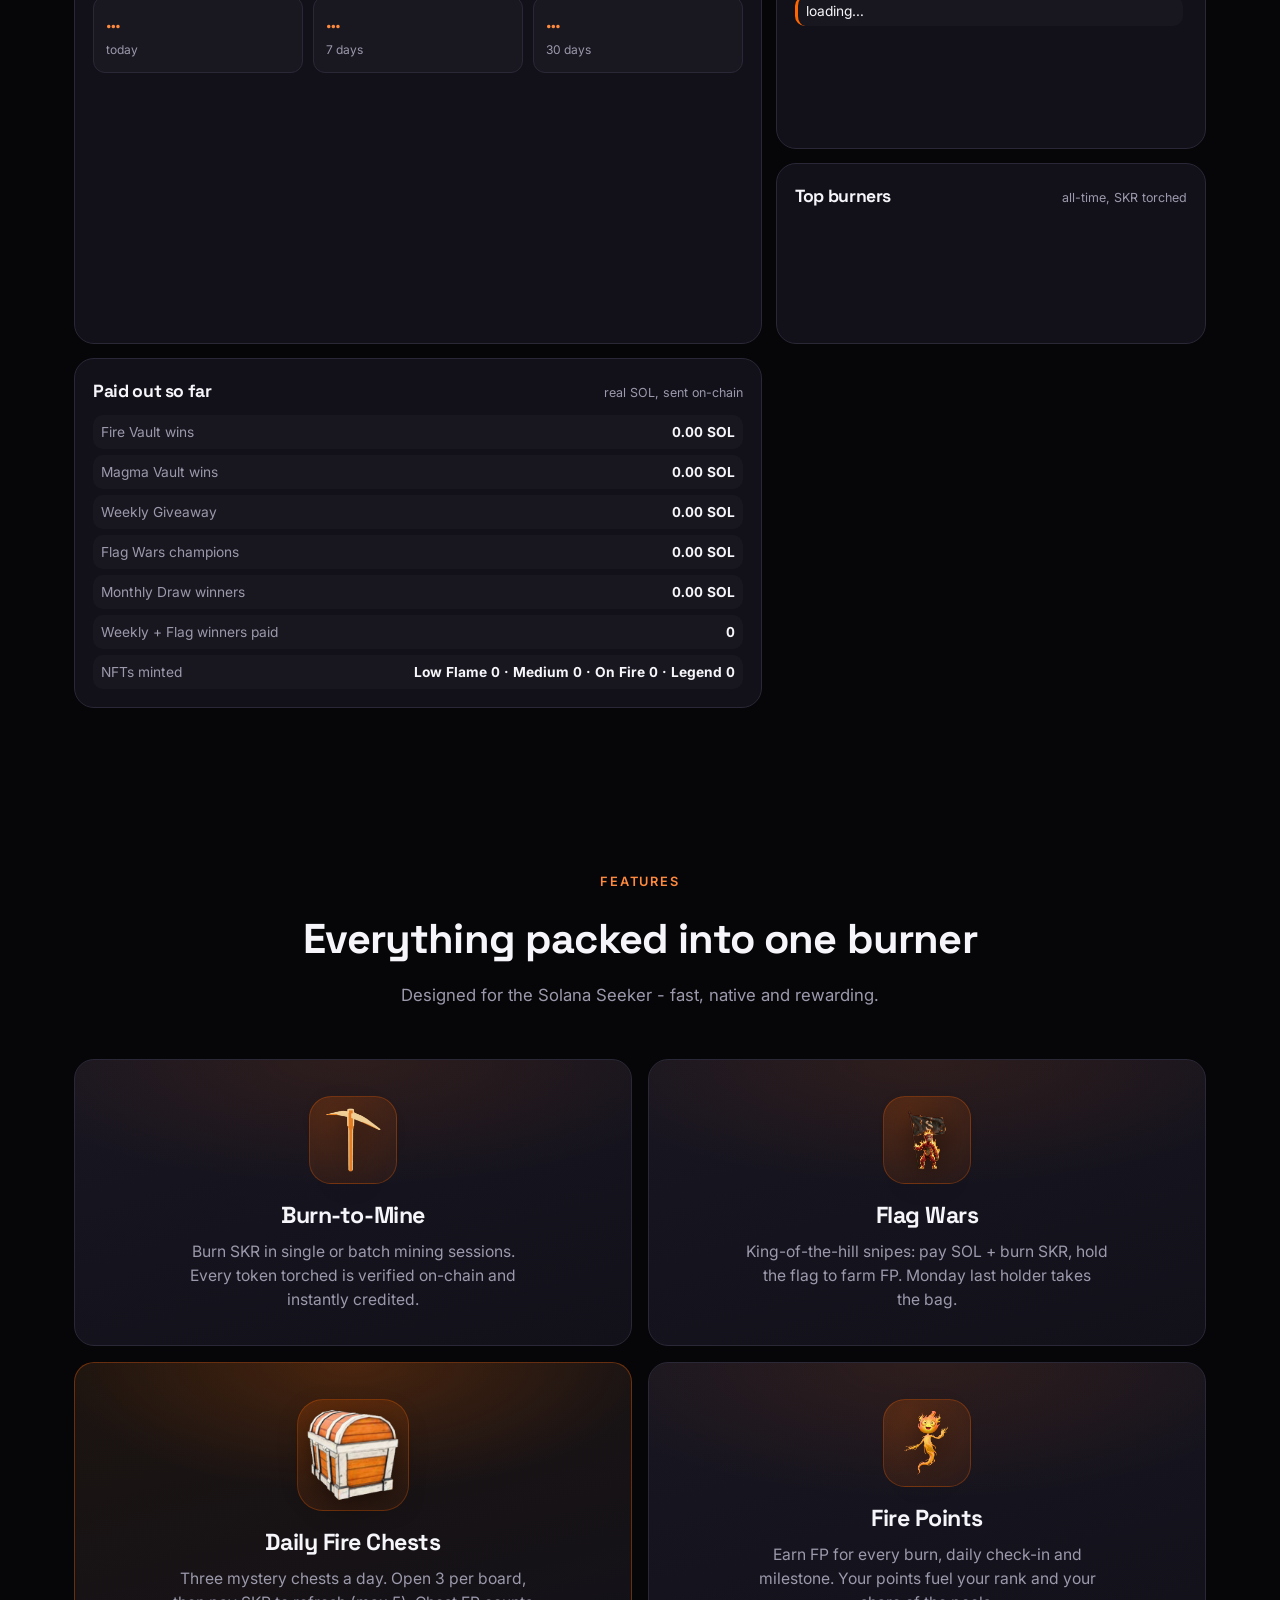
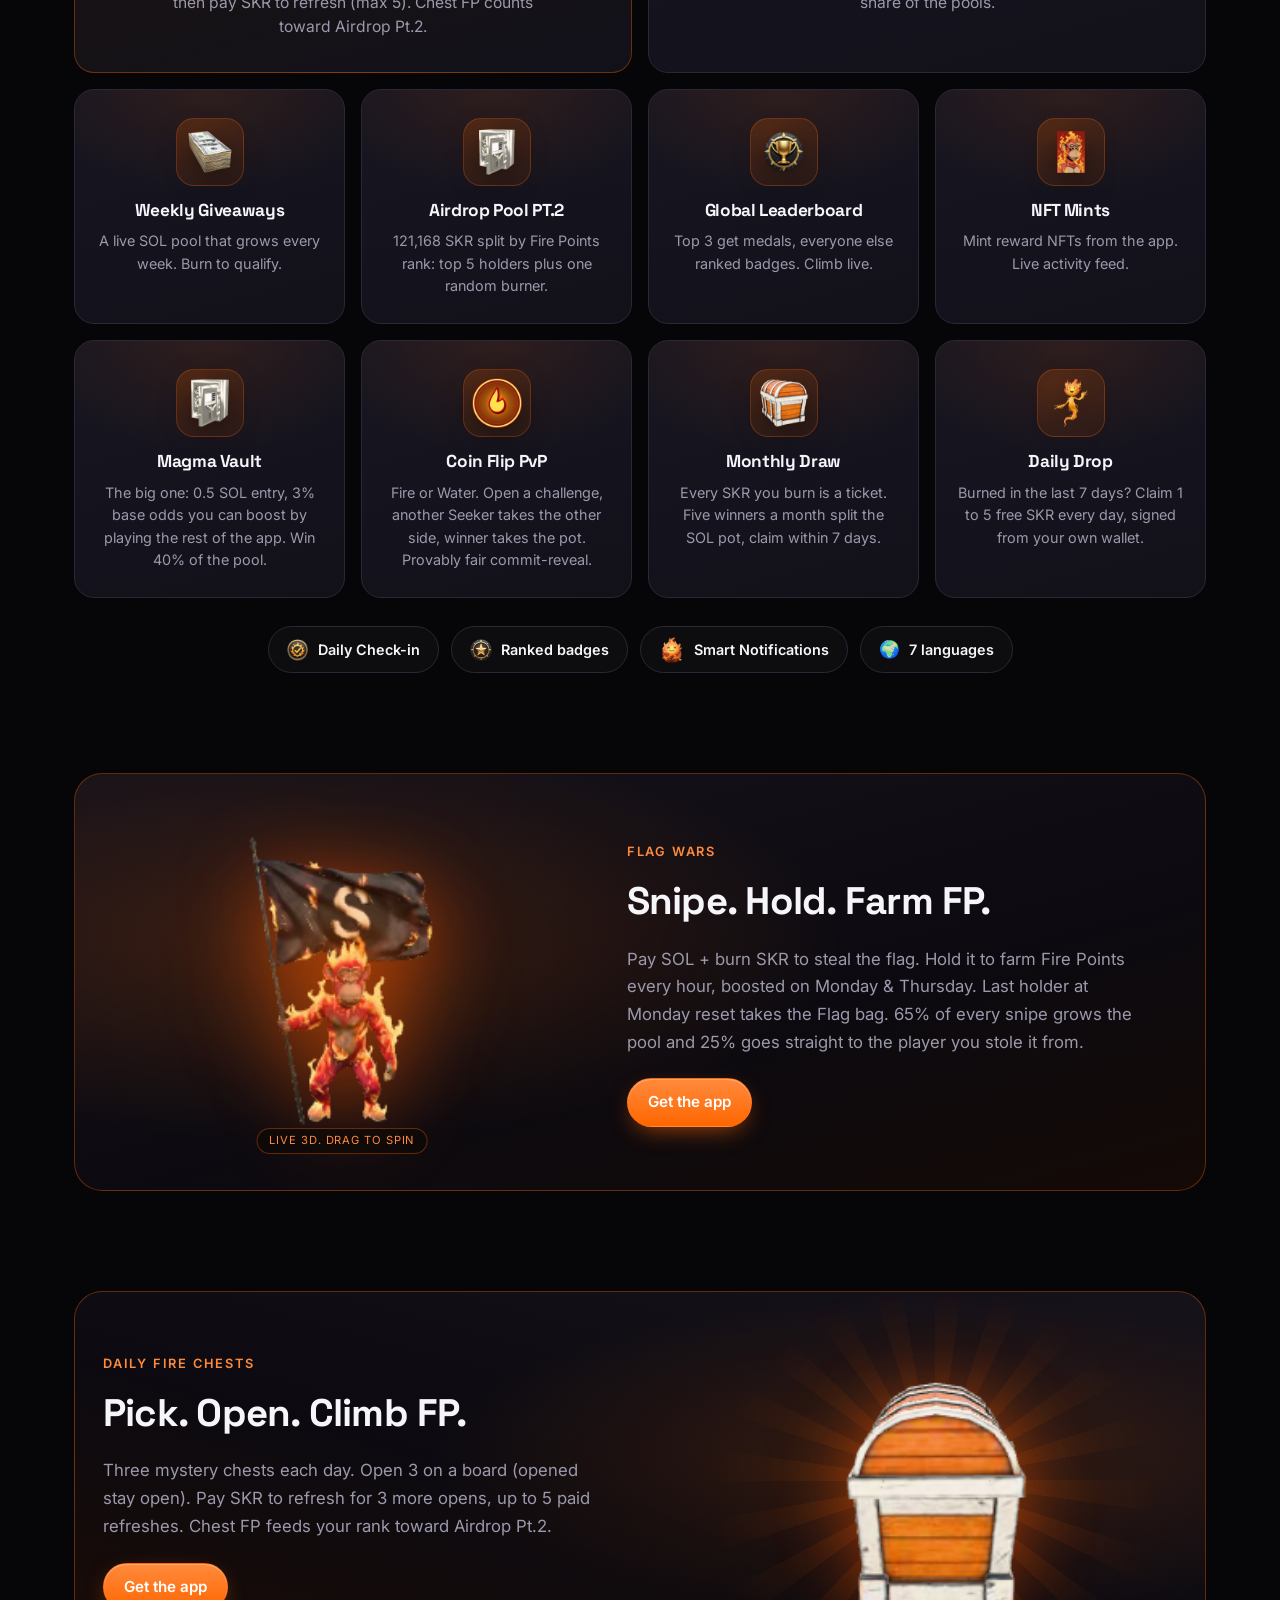
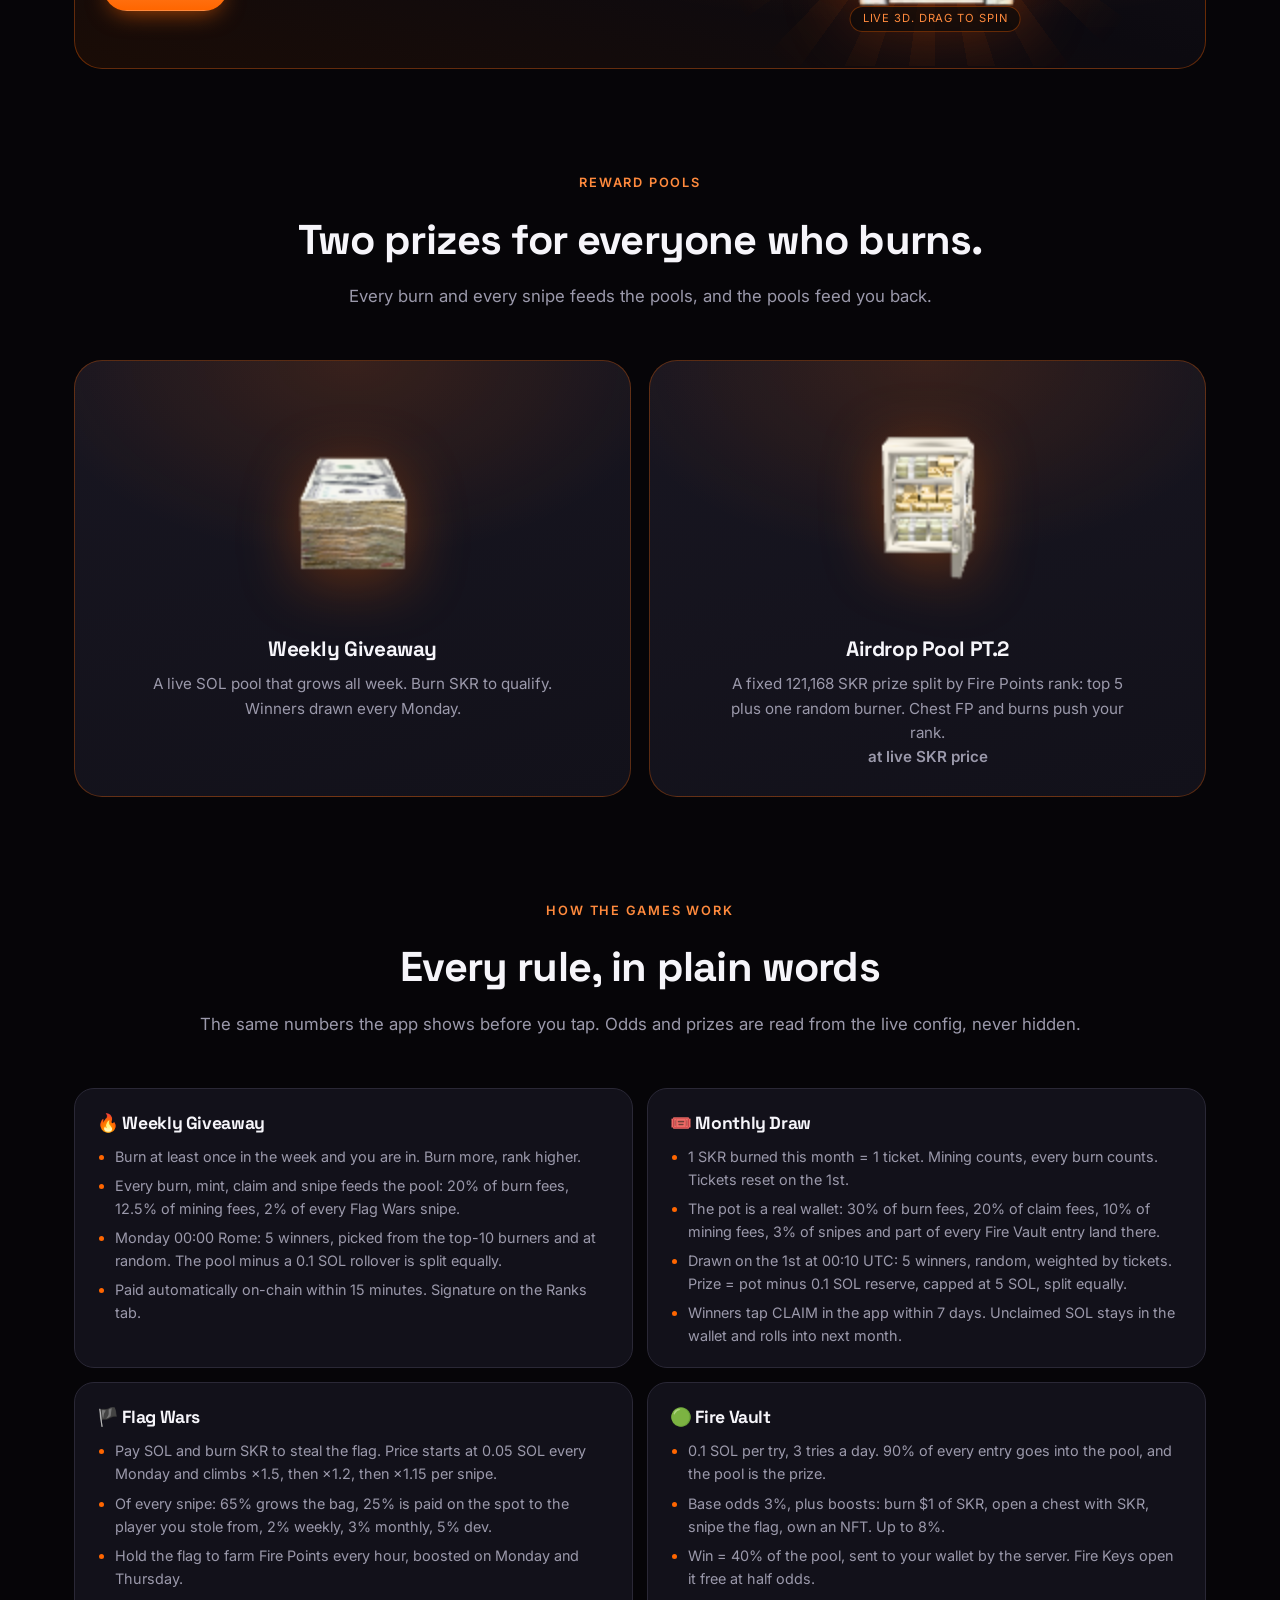
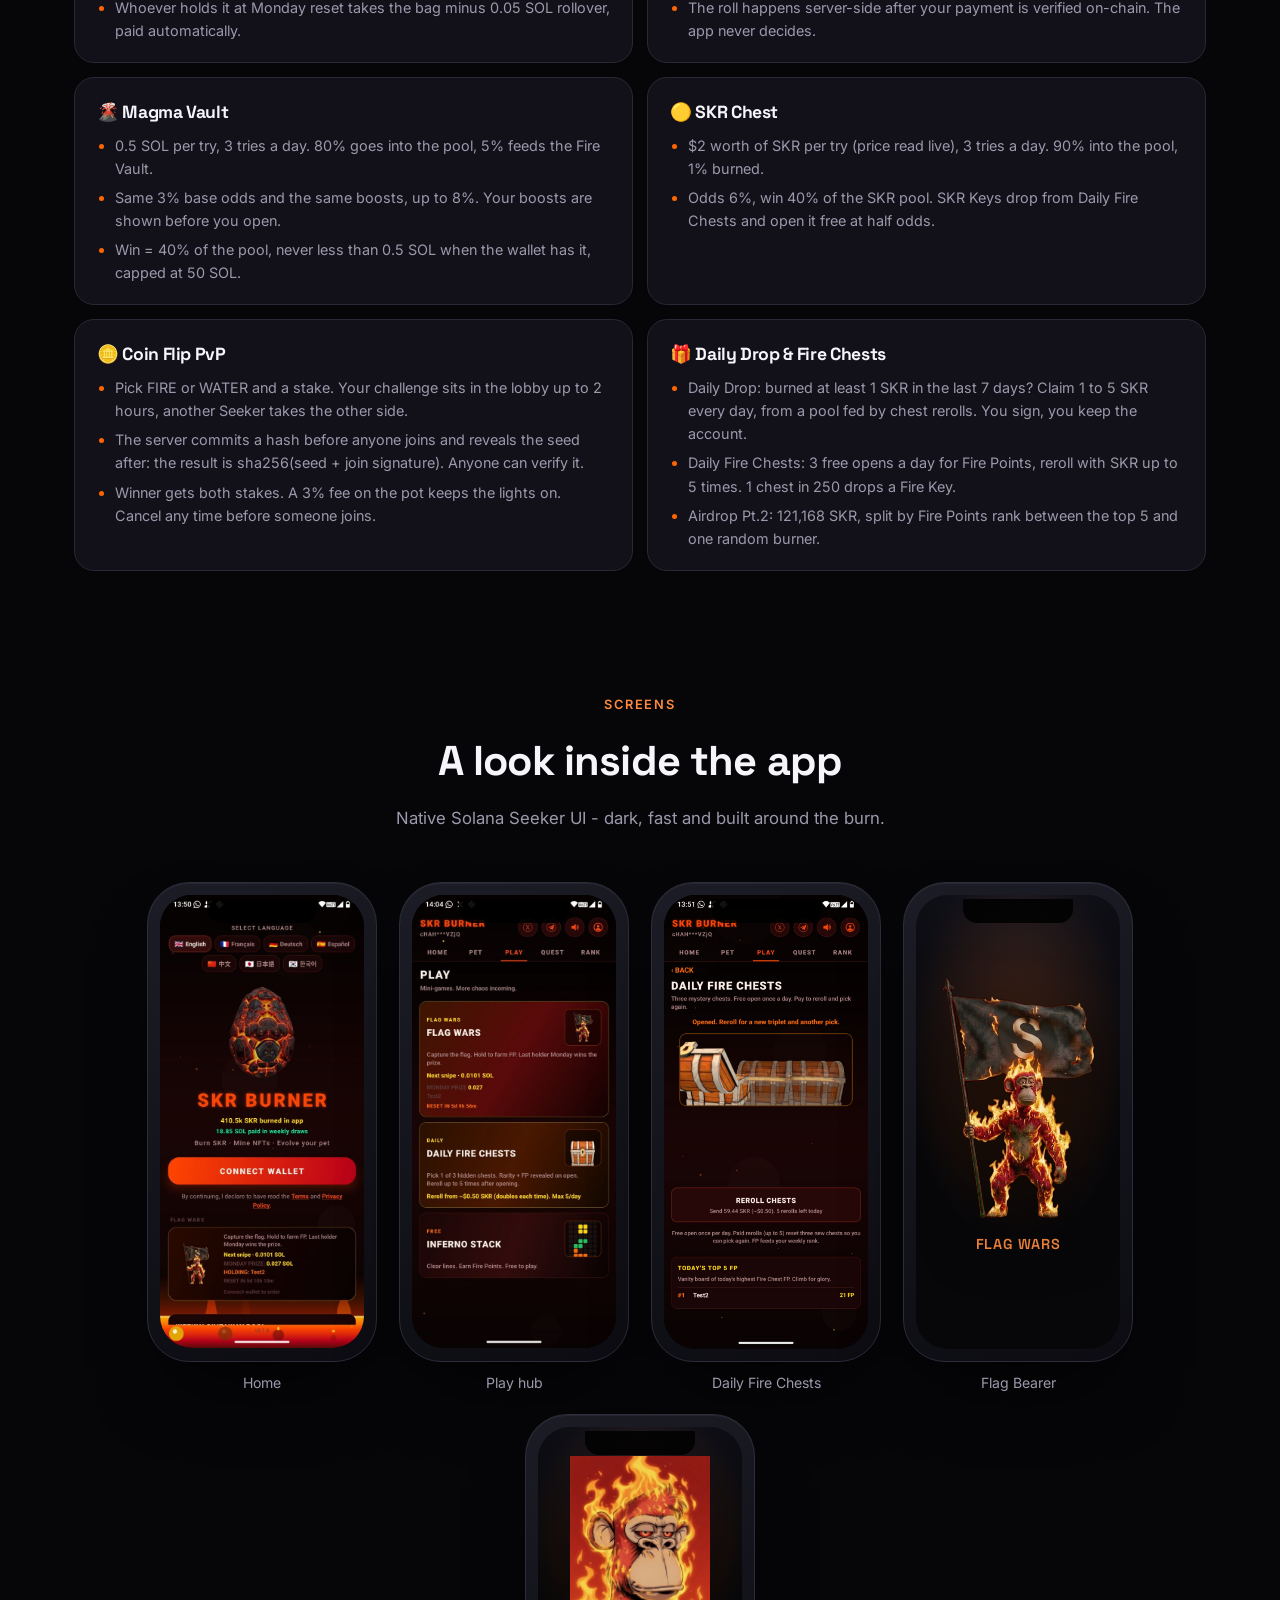
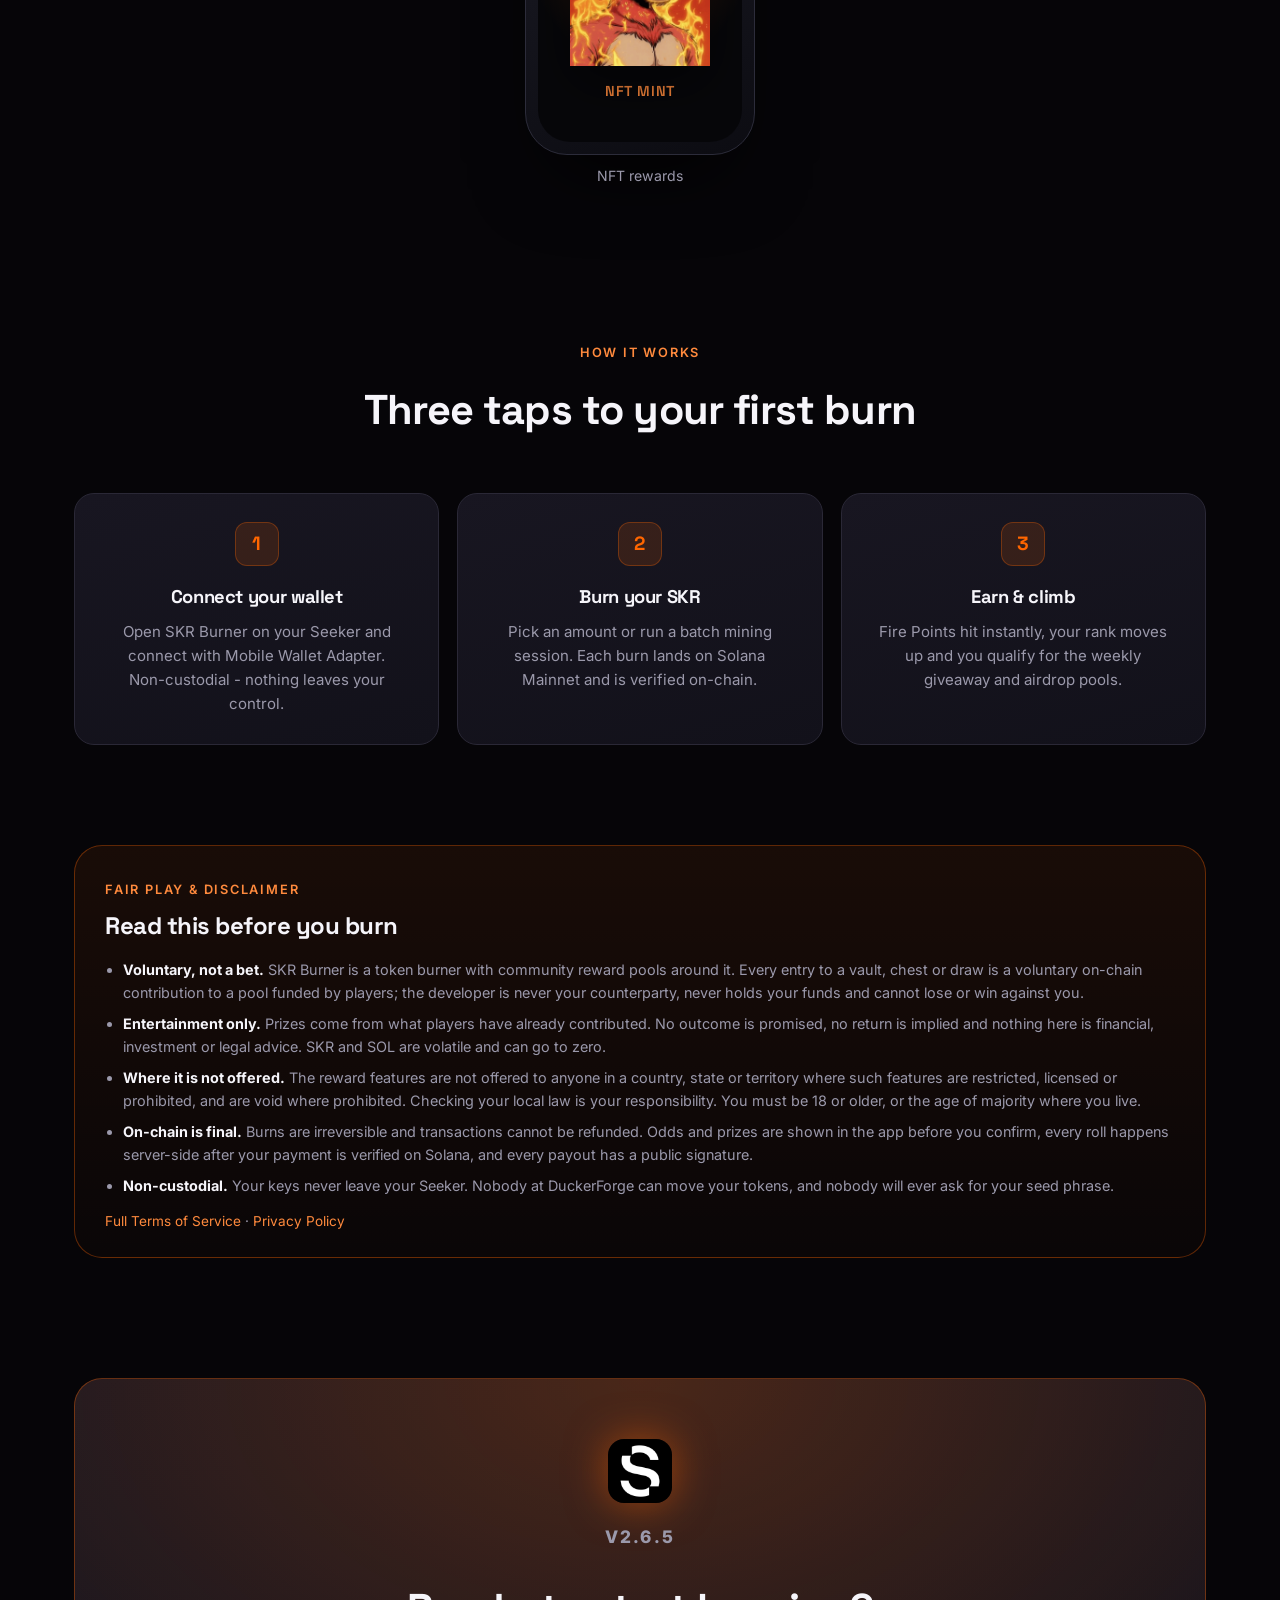
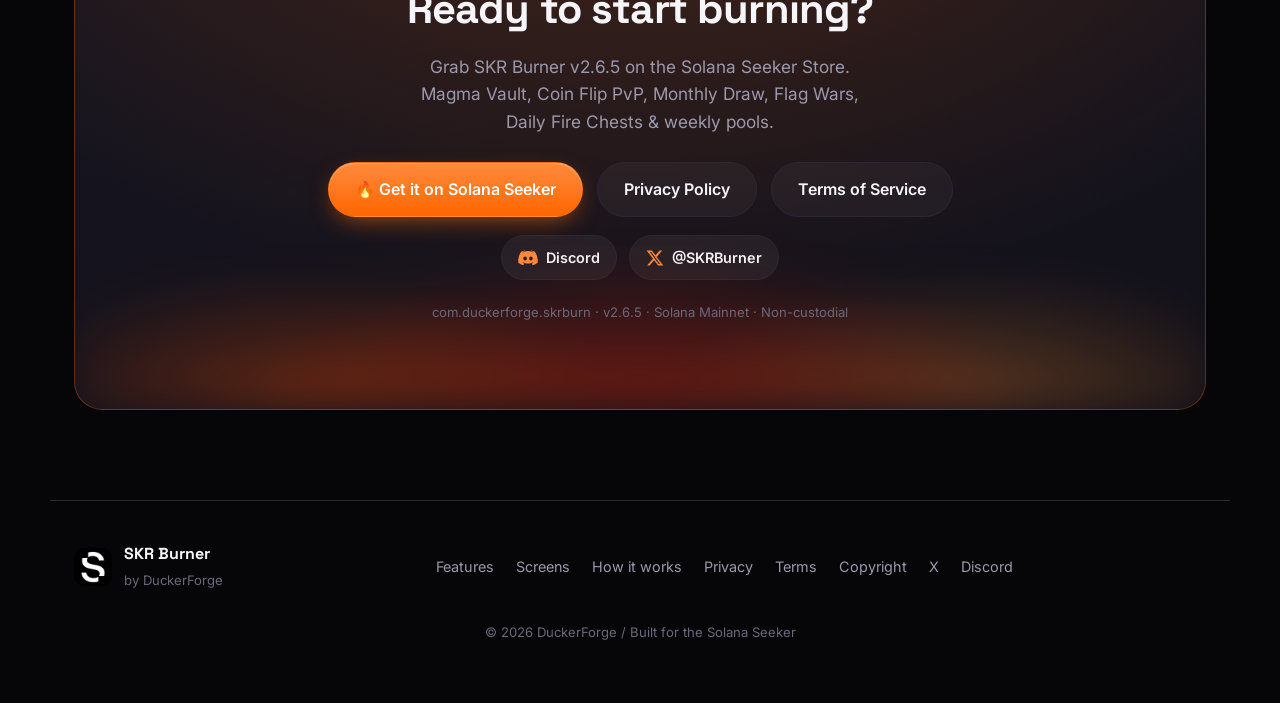
==== commit d813cbf7: "feat: totale pagato ai giocatori include i premi riscossi della Monthly Draw" ====
--- a/index.html
+++ b/index.html
@@ -186,6 +186,7 @@
             <li><span data-i18n="paidMg">Magma Vault wins</span><b id="paid-magma">…</b></li>
             <li><span data-i18n="paidWk">Weekly Giveaway</span><b id="paid-weekly">…</b></li>
             <li><span data-i18n="paidCf">Flag Wars champions</span><b id="paid-flag">…</b></li>
+            <li><span data-i18n="paidMl">Monthly Draw winners</span><b id="paid-monthly">…</b></li>
             <li><span data-i18n="paidWinners">Weekly + Flag winners paid</span><b id="paid-winners">…</b></li>
             <li><span data-i18n="paidNft">NFTs minted</span><b id="nft-tiers">…</b></li>
           </ul>
--- a/styles.css
+++ b/styles.css
@@ -69,8 +69,8 @@
 
 /* CSS flame tongues rising from bottom */
 .flames {
-  position: fixed; left: 0; right: 0; bottom: 0; height: 38vh;
-  z-index: -1; pointer-events: none; overflow: hidden;
+  position: fixed; left: 0; right: 0; bottom: 0; height: 60vh; min-height: 420px;
+  z-index: -1; pointer-events: none; overflow: visible;
 }
 .flame {
   position: absolute; bottom: -8%;
@@ -81,6 +81,7 @@
   filter: blur(14px);
   mix-blend-mode: screen;
   opacity: 0.55;
+  transform-origin: 50% 100%;
   transform-origin: 50% 100%;
   animation: flameWaver 3.2s ease-in-out infinite;
 }
@@ -683,7 +684,7 @@
   .hero__cta .btn { width: 100%; justify-content: center; }
   .hero__pet { width: 170px; height: 270px; right: -4%; bottom: -12%; }
   .hero__pet-tag { display: none; }
-  .flames { height: 32vh; opacity: 0.9; }
+  .flames { height: 60vh; min-height: 420px; opacity: 0.9; }
   .flame { filter: blur(12px); }
 }
 
@@ -782,4 +783,9 @@
 .social__btn:hover { transform: translateY(-2px); border-color: rgba(255,102,0,0.55); background: rgba(255,102,0,0.12); }
 .social__btn svg { color: var(--orange-2); }
 /* flame tongues: fade the top edge instead of a hard clip (was visible on phones) */
-.flames { -webkit-mask-image: linear-gradient(to top, #000 55%, transparent 100%); mask-image: linear-gradient(to top, #000 55%, transparent 100%); }
+.flames::after {
+  /* soft top: a veil of the page background instead of a mask (Android Chrome dropped the mask on this fixed, blurred layer and clipped hard) */
+  content: ""; position: absolute; left: 0; right: 0; top: -12%; height: 62%;
+  background: linear-gradient(to bottom, var(--bg) 0%, rgba(6,5,8,0.92) 22%, rgba(6,5,8,0.55) 55%, transparent 100%);
+  pointer-events: none;
+}
